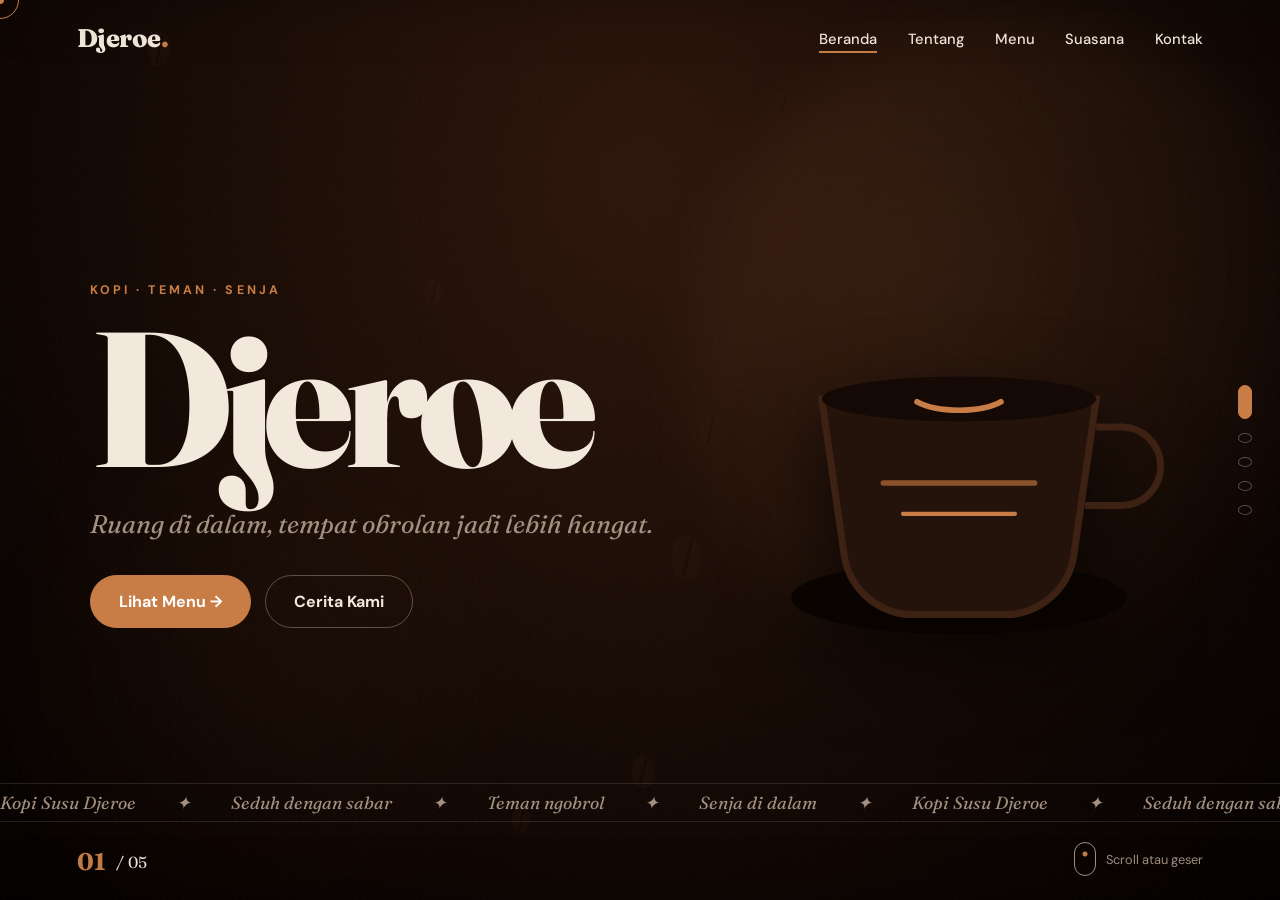
==== index.html @ 8a5c0aee "Initial commit: Djeroe Coffee Shop interactive web experience" ====
<!DOCTYPE html>
<html lang="id">
<head>
<meta charset="utf-8">
<meta name="viewport" content="width=device-width, initial-scale=1, viewport-fit=cover">
<title>Djeroe — Kopi, Teman &amp; Senja</title>
<link href="https://fonts.googleapis.com/css2?family=Fraunces:ital,opsz,wght@0,9..144,500;0,9..144,800;1,9..144,500&family=DM+Sans:wght@400;500;700&display=swap" rel="stylesheet">
<style>
:root{
  --bg:#120804;
  --bg-gradient:radial-gradient(ellipse at 50% 20%, #2f170d 0%, #1c0e07 42%, #0c0503 78%, #050201 100%);
  --fg:#f2e8dc;
  --muted:#a39080;
  --card:rgba(30, 16, 10, 0.65);
  --card-hover:rgba(42, 22, 14, 0.85);
  --accent:#c87d46;
  --accent2:#8c522a;
  --line:rgba(242, 232, 220, 0.12);
  --line-strong:rgba(242, 232, 220, 0.22);
  --e:cubic-bezier(.22,1,.36,1);
  --serif:'Fraunces',Georgia,serif;
  --sans:'DM Sans',system-ui,sans-serif;
  box-sizing:border-box;
  color-scheme:dark;
}
@media (prefers-color-scheme:dark){
  :root{
    --bg:#120804;
    --bg-gradient:radial-gradient(ellipse at 50% 20%, #2f170d 0%, #1c0e07 42%, #0c0503 78%, #050201 100%);
    --fg:#f2e8dc;
    --muted:#a39080;
    --card:rgba(30, 16, 10, 0.65);
    --accent:#c87d46;
    --accent2:#8c522a;
    --line:rgba(242, 232, 220, 0.12);
  }
}
*,*::before,*::after{box-sizing:inherit;margin:0}
html,body{height:100%;overflow:hidden}
body{
  background:var(--bg-gradient) fixed;
  color:var(--fg);
  font-family:var(--sans);
  min-height:100%;
}
a,button{color:inherit;font:inherit;background:none;border:0;cursor:pointer;text-decoration:none}
@media (hover:hover){body,a,button{cursor:none}}

/* background stage */
.stage{position:fixed;inset:0;overflow:hidden;z-index:0;pointer-events:none}
.orb{
  position:absolute;left:50%;top:50%;width:75vmax;height:75vmax;margin:-37.5vmax 0 0 -37.5vmax;
  border-radius:50%;
  background:radial-gradient(circle at 35% 35%, rgba(200,125,70,0.22), rgba(140,82,42,0.14) 50%, transparent 72%);
  opacity:.5;filter:blur(40px);
  transform:translate(var(--ox,30vw),var(--oy,-10vh)) scale(var(--os,.7));
  transition:transform 1.4s var(--e);
}
.orb.b{
  opacity:.3;
  background:radial-gradient(circle, rgba(140,82,42,0.18), transparent 65%);
  width:50vmax;height:50vmax;margin:-25vmax 0 0 -25vmax;
  transform:translate(var(--bx,-30vw),var(--by,25vh)) scale(var(--bs,1));
}
.bean{
  position:absolute;width:26px;height:38px;border-radius:50%;
  background:#381d11;opacity:.18;animation:fl 9s ease-in-out infinite;
}
.bean::after{
  content:"";position:absolute;left:46%;top:6%;width:3px;height:88%;
  background:#140804;border-radius:3px;transform:rotate(14deg);
}
@keyframes fl{50%{transform:translateY(-28px) rotate(40deg)}}
.grain{
  position:fixed;inset:0;z-index:1;pointer-events:none;opacity:.06;
  background-image:url("data:image/svg+xml,%3Csvg xmlns='http://www.w3.org/2000/svg' width='120' height='120'%3E%3Cfilter id='n'%3E%3CfeTurbulence baseFrequency='.9'/%3E%3C/filter%3E%3Crect width='120' height='120' filter='url(%23n)'/%3E%3C/svg%3E");
}

/* header */
header{position:fixed;top:0;left:0;right:0;z-index:20;display:flex;justify-content:space-between;align-items:center;padding:calc(22px + env(safe-area-inset-top,0px)) 6vw 0}
.logo{font-family:var(--serif);font-weight:800;font-size:1.6rem;letter-spacing:-.02em}
.logo i{color:var(--accent);font-style:normal}
nav{display:flex;gap:clamp(12px,2.4vw,34px)}
nav button{position:relative;font-weight:500;font-size:.92rem;padding:6px 0;overflow:hidden;height:30px}
nav button span{display:block;transition:transform .45s var(--e)}
nav button span+span{position:absolute;left:0;top:100%;color:var(--accent)}
nav button:hover span{transform:translateY(-100%)}
nav button.on::after{content:"";position:absolute;left:0;bottom:0;height:2px;width:100%;background:var(--accent);animation:ul .6s var(--e)}
@keyframes ul{from{transform:scaleX(0);transform-origin:left}}
.side{position:fixed;right:2.2vw;top:50%;transform:translateY(-50%);z-index:20;display:flex;flex-direction:column;gap:14px}
.side button{width:10px;height:10px;border-radius:50%;border:1.5px solid rgba(242,232,220,0.3);transition:.4s var(--e)}
.side button:hover{transform:scale(1.6);background:var(--accent);border-color:var(--accent)}
.side button.on{height:34px;border-radius:8px;background:var(--accent);border-color:var(--accent)}
.count{position:fixed;left:6vw;bottom:calc(24px + env(safe-area-inset-bottom,0px));z-index:20;font-family:var(--serif);font-size:1rem;display:flex;gap:10px;align-items:center}
.count b{font-size:1.5rem;color:var(--accent)}
.hint{position:fixed;right:6vw;bottom:calc(24px + env(safe-area-inset-bottom,0px));z-index:20;font-size:.8rem;color:var(--muted);display:flex;gap:10px;align-items:center}
.hint::before{content:"";width:22px;height:34px;border:1.5px solid var(--muted);border-radius:12px;background:radial-gradient(circle,var(--accent) 2px,transparent 3px) 50% 8px/100% 6px no-repeat;animation:sc 1.6s infinite}
@keyframes sc{50%{background-position:50% 18px}}

/* scenes */
main{position:fixed;inset:0;z-index:10}
.scene{position:absolute;inset:0;display:flex;flex-direction:column;padding:90px 7vw 80px;overflow-y:auto;pointer-events:none;scrollbar-width:thin}
.scene::-webkit-scrollbar{width:6px}
.scene::-webkit-scrollbar-thumb{background:rgba(242,232,220,0.15);border-radius:99px}
.scene::-webkit-scrollbar-thumb:hover{background:var(--accent)}
.scene.active{pointer-events:auto}
[data-a]{transition:opacity .45s,transform .5s var(--e);opacity:0;transform:translateY(50px)}
.scene.before [data-a]{transform:translateY(-50px)}
.scene.active [data-a]{opacity:1;transform:none;transition:opacity .8s var(--e),transform 1s var(--e);transition-delay:calc(var(--i,0)*85ms + 380ms)}
.wrap{width:100%;max-width:1200px;margin:auto}
.kick{font-size:.78rem;letter-spacing:.25em;text-transform:uppercase;color:var(--accent);font-weight:700;margin-bottom:14px}
h2{font-family:var(--serif);font-weight:800;font-size:clamp(2.2rem,5.6vw,4.8rem);line-height:1;letter-spacing:-.03em;margin-bottom:22px}
h2 em{color:var(--accent);font-weight:500}
p{color:var(--muted);line-height:1.7;max-width:52ch}
/* Page Transition Wipe */
.wipe{
  position:fixed;
  inset:0;
  z-index:70;
  background:radial-gradient(circle at center, #ffffff 0%, #fbf8f3 85%, #f5eee3 100%);
  transform:translateY(101%);
  pointer-events:none;
  display:flex;
  align-items:center;
  justify-content:center;
  box-shadow:0 0 60px rgba(0,0,0,.35);
  will-change:transform;
}
.wipe.run{
  animation:wipe .8s cubic-bezier(.76,0,.24,1);
}
@keyframes wipe{
  0%{transform:translateY(101%)}
  40%, 60%{transform:translateY(0)}
  100%{transform:translateY(-101%)}
}
.wipe-logo{
  font-family:var(--serif);
  font-weight:800;
  font-size:clamp(3.8rem, 12vw, 9rem);
  line-height:.95;
  letter-spacing:-.03em;
  color:#241209;
  display:inline-flex;
  align-items:baseline;
}
.wipe-logo i{
  color:var(--accent);
  font-style:normal;
  margin-left:3px;
}
.wipe.run .wipe-logo{
  animation:wipeText .8s cubic-bezier(.16,1,.3,1);
}
@keyframes wipeText{
  0%{opacity:0;transform:scale(.92) translateY(24px)}
  40%, 60%{opacity:1;transform:scale(1) translateY(0)}
  100%{opacity:0;transform:scale(1.04) translateY(-24px)}
}

/* Initial Preloader */
.preloader{
  position:fixed;
  inset:0;
  z-index:90;
  background:radial-gradient(circle at center, #ffffff 0%, #fbf8f3 85%, #f5eee3 100%);
  display:flex;
  align-items:center;
  justify-content:center;
  box-shadow:0 0 60px rgba(0,0,0,.35);
  will-change:transform;
  transform:translateY(0);
  transition:transform .85s cubic-bezier(.76,0,.24,1);
}
.preloader.done{
  transform:translateY(-101%);
  pointer-events:none;
}
.preloader-content{
  display:flex;
  flex-direction:column;
  align-items:center;
  justify-content:center;
  will-change:transform, opacity;
  transition:transform .85s cubic-bezier(.16,1,.3,1), opacity .45s ease;
}
.preloader.done .preloader-content{
  opacity:0;
  transform:scale(1.04) translateY(-24px);
}
.preloader-meta{
  display:flex;
  align-items:center;
  gap:16px;
  margin-top:clamp(20px, 4vh, 32px);
}
.preloader-track{
  width:clamp(120px, 28vw, 180px);
  height:3px;
  background:rgba(36,18,9,0.08);
  border-radius:99px;
  overflow:hidden;
}
.preloader-bar{
  width:0%;
  height:100%;
  background:linear-gradient(90deg, var(--accent2), var(--accent));
  border-radius:99px;
  transition:width .12s cubic-bezier(.22,1,.36,1);
}
.preloader-pct{
  font-family:var(--sans);
  font-size:clamp(.85rem, 2vw, .95rem);
  font-weight:700;
  letter-spacing:.08em;
  color:#6b4a35;
  min-width:54px;
  white-space:nowrap;
  text-align:left;
  font-variant-numeric:tabular-nums;
}


/* hero */
.hero{display:grid;grid-template-columns:1.3fr 1fr;gap:3vw;align-items:center}
.title{font-family:var(--serif);font-weight:800;font-size:clamp(4.2rem,15vw,12.5rem);line-height:.9;letter-spacing:-.05em;display:flex;flex-wrap:wrap}
.title span{display:inline-block;transition:transform .5s var(--e),color .3s;will-change:transform,color}
.title span:hover{transform:translateY(-.12em) rotate(-6deg)!important;color:var(--accent)!important}
.scene.active .title span{
  animation:titleLetterWave 4.2s var(--e) infinite;
  animation-delay:calc(var(--li, 0) * .09s + .38s);
}
@keyframes titleLetterWave{
  0%{transform:translateY(0) rotate(0deg);color:inherit}
  8%{transform:translateY(-.14em) rotate(-6deg);color:var(--accent)}
  15%{transform:translateY(.02em) rotate(1.5deg);color:var(--accent)}
  22%{transform:translateY(0) rotate(0deg);color:inherit}
  100%{transform:translateY(0) rotate(0deg);color:inherit}
}
.sub{font-family:var(--serif);font-style:italic;font-size:clamp(1.1rem,2vw,1.6rem);margin:18px 0 28px;color:var(--muted)}
.btns{display:flex;gap:14px;flex-wrap:wrap}
.btn{position:relative;display:inline-flex;align-items:center;gap:10px;padding:15px 28px;border-radius:99px;font-weight:700;border:1.5px solid rgba(242,232,220,0.3);overflow:hidden;isolation:isolate;transition:color .4s,transform .3s var(--e),border-color .3s}
.btn::before{content:"";position:absolute;inset:0;background:var(--accent);transform:translateY(101%);transition:transform .5s var(--e);z-index:-1;border-radius:50% 50% 0 0/40% 40% 0 0}
.btn:hover{color:#fff;border-color:var(--accent)}
.btn:hover::before{transform:none;border-radius:0}
.btn.fill{background:var(--accent);color:#fff;border-color:var(--accent)}
.btn.fill::before{background:#261208}
.btn.fill:hover{color:#f2e8dc;border-color:#8c522a}
.btn.fill:hover::before{transform:none;border-radius:0}
.cup{width:min(34vw,420px);justify-self:center;animation:bob 5s ease-in-out infinite;filter:drop-shadow(0 30px 40px rgba(0,0,0,.65))}
@keyframes bob{50%{transform:translateY(-16px) rotate(2deg)}}
.steam path{stroke:var(--muted);stroke-width:5;fill:none;stroke-linecap:round;opacity:0;stroke-dasharray:60;animation:st 3.2s infinite}
.steam path:nth-child(2){animation-delay:.8s}.steam path:nth-child(3){animation-delay:1.6s}
@keyframes st{0%{stroke-dashoffset:60;opacity:0}40%{opacity:.5}100%{stroke-dashoffset:-60;opacity:0;transform:translateY(-20px)}}
.marq{position:fixed;left:0;right:0;bottom:78px;z-index:11;overflow:hidden;border-block:1px solid var(--line);padding:8px 0;font-family:var(--serif);font-style:italic;font-size:1.1rem;color:var(--muted);transition:opacity .5s;opacity:0}
body[data-s="0"] .marq{opacity:1}
.marq div{display:flex;width:max-content;gap:2.5rem;animation:mq 22s linear infinite}
@keyframes mq{to{transform:translateX(-50%)}}

/* about */
.about{display:grid;grid-template-columns:1.1fr 1fr;gap:5vw;align-items:center}
.stats{display:grid;gap:14px}
.stat{display:flex;align-items:baseline;gap:18px;padding:20px 26px;border-radius:22px;background:var(--card);border:1px solid var(--line);backdrop-filter:blur(10px);transition:transform .5s var(--e),border-color .3s,background .3s}
.stat:hover{transform:translateX(14px) scale(1.02);border-color:var(--accent);background:var(--card-hover)}
.stat b{font-family:var(--serif);font-size:clamp(2.4rem,5vw,3.8rem);color:var(--accent);min-width:2.3ch}
.stat span{color:var(--muted)}

/* menu section */
.menu-toolbar{display:flex;justify-content:space-between;align-items:center;gap:16px;margin-bottom:16px;flex-wrap:wrap}
.tabs{display:flex;gap:8px;flex-wrap:wrap}
.tab{padding:9px 20px;border-radius:99px;border:1px solid var(--line);background:rgba(24,12,7,0.5);color:var(--muted);font-weight:500;font-size:.92rem;transition:.35s var(--e);display:inline-flex;align-items:center;gap:6px}
.tab:hover{border-color:var(--accent);color:var(--fg);transform:translateY(-2px)}
.tab.on{background:var(--fg);color:#140804;border-color:var(--fg);font-weight:700}
.tab.tab-all.on{background:var(--accent);color:#fff;border-color:var(--accent);box-shadow:0 6px 20px -4px rgba(200,125,70,0.45)}

.menu-search-wrap{position:relative;flex:1;min-width:220px;max-width:320px}
.menu-search-wrap input{width:100%;padding:9px 36px 9px 36px;border-radius:99px;border:1.5px solid var(--line);background:rgba(24,12,7,0.7);color:var(--fg);font-family:var(--sans);font-size:.88rem;outline:none;transition:border-color .3s,box-shadow .3s}
.menu-search-wrap input:focus{border-color:var(--accent);box-shadow:0 0 0 3px rgba(200,125,70,0.25)}
.menu-search-wrap input::placeholder{color:var(--muted);opacity:.7}
.menu-search-icon{position:absolute;left:13px;top:50%;transform:translateY(-50%);opacity:.5;pointer-events:none;font-size:.85rem}
.menu-search-clear{position:absolute;right:10px;top:50%;transform:translateY(-50%);width:20px;height:20px;border-radius:50%;background:rgba(242,232,220,0.15);color:var(--muted);display:grid;place-items:center;font-size:.7rem;cursor:pointer;border:0;transition:.2s}
.menu-search-clear:hover{background:var(--accent);color:#fff}

.menu-meta{display:flex;justify-content:space-between;align-items:center;gap:10px;margin-bottom:20px;font-size:.85rem;color:var(--muted);flex-wrap:wrap}
.menu-meta b{color:var(--accent)}

.grid{display:grid;grid-template-columns:repeat(auto-fit,minmax(250px,1fr));gap:20px;perspective:1000px}
.card{position:relative;padding:14px;border-radius:24px;background:var(--card);border:1px solid var(--line);backdrop-filter:blur(12px);transform:rotateX(var(--rx,0)) rotateY(var(--ry,0));transition:transform .25s,border-color .3s,box-shadow .4s,background .3s;animation:pop .6s var(--e) backwards;animation-delay:calc(var(--n)*35ms);display:flex;flex-direction:column;overflow:hidden}
.card:hover{background:var(--card-hover);border-color:var(--accent);box-shadow:0 24px 50px -15px rgba(200,125,70,0.25);transform:translateY(-6px)}
@keyframes pop{from{opacity:0;transform:translateY(24px) scale(.95)}}

/* Card Image */
.card-img-wrap{position:relative;width:100%;height:165px;border-radius:18px;overflow:hidden;background:#180b06;margin-bottom:14px}
.card-img{width:100%;height:100%;object-fit:cover;display:block;transition:transform .6s var(--e)}
.card:hover .card-img{transform:scale(1.08)}
.card-img-fallback{width:100%;height:100%;display:grid;place-items:center;font-size:3rem;background:linear-gradient(135deg,rgba(46,23,13,0.9),rgba(20,10,5,0.95))}

.card-cat-badge{position:absolute;top:10px;left:10px;z-index:2;font-size:.68rem;font-weight:700;letter-spacing:.08em;text-transform:uppercase;padding:5px 12px;border-radius:99px;background:rgba(14,7,4,.82);color:var(--fg);border:1px solid rgba(242,232,220,.15);backdrop-filter:blur(6px)}
.card-tag-floating{position:absolute;top:10px;right:10px;z-index:2;font-size:.68rem;font-weight:700;letter-spacing:.06em;text-transform:uppercase;padding:5px 10px;border-radius:8px;backdrop-filter:blur(6px)}
.card-tag-floating.signature{background:rgba(200,125,70,0.9);color:#fff;box-shadow:0 4px 12px rgba(200,125,70,.35)}
.card-tag-floating.favorit{background:rgba(140,82,42,0.92);color:#f2e8dc;box-shadow:0 4px 12px rgba(140,82,42,.35)}
.card-tag-floating.klasik{background:rgba(28,14,8,.9);color:#d4c4b4;border:1px solid rgba(242,232,220,.15)}

.card-content{display:flex;flex-direction:column;flex:1;padding:0 6px 6px}
.card h3{font-family:var(--serif);font-size:1.22rem;margin-bottom:6px;line-height:1.25}
.card small{color:var(--muted);line-height:1.5;display:block;margin-bottom:14px;flex:1}
.card-foot{display:flex;justify-content:space-between;align-items:center;margin-top:auto;gap:10px;padding-top:10px;border-top:1px solid var(--line)}
.card-price{color:var(--accent);font-size:1.18rem;font-weight:700}
.card-note-tag{font-size:.75rem;color:var(--muted);background:rgba(242,232,220,0.08);padding:3px 8px;border-radius:6px;font-weight:500}

.badge{font-size:.68rem;font-weight:700;text-transform:uppercase;letter-spacing:.06em;padding:3px 9px;border-radius:6px}
.badge.signature{background:rgba(200,125,70,0.18);color:var(--accent);border:1px solid rgba(200,125,70,0.4)}
.badge.favorit{background:rgba(140,82,42,0.22);color:#d48b52;border:1px solid rgba(140,82,42,0.45)}
.badge.klasik{background:rgba(242,232,220,0.08);color:var(--fg);border:1px solid var(--line)}
.menu-empty{grid-column:1/-1;text-align:center;padding:48px 24px;background:var(--card);border-radius:24px;border:1px dashed var(--line)}
.menu-empty p{margin:0 auto 16px;color:var(--muted)}
.btn-reset{display:inline-flex;padding:9px 20px;border-radius:99px;background:var(--accent);color:#fff;font-weight:700;font-size:.85rem}

/* vibe */
.panels{display:flex;gap:14px;height:min(52vh,440px)}
.panel{
  flex:1;
  position:relative;
  border-radius:28px;
  overflow:hidden;
  padding:26px;
  display:flex;
  flex-direction:column;
  justify-content:flex-end;
  color:#fff;
  background:linear-gradient(160deg,var(--c1),var(--c2));
  border:1px solid var(--line);
  transition:flex .8s var(--e), border-color .4s;
  text-align:left;
  cursor:pointer;
  isolation:isolate;
}
.panel:hover,.panel.open{flex:3.4;border-color:var(--accent)}
.panel-bg{
  position:absolute;
  inset:0;
  width:100%;
  height:100%;
  object-fit:cover;
  z-index:-2;
  transition:transform 1s var(--e), filter .8s var(--e);
  filter:brightness(.62) contrast(1.05) saturate(1.1);
  transform:scale(1.02);
}
.panel:hover .panel-bg,.panel.open .panel-bg{
  transform:scale(1.08);
  filter:brightness(.75) contrast(1.08) saturate(1.15);
}
.panel-overlay{
  position:absolute;
  inset:0;
  z-index:-1;
  background:linear-gradient(180deg, rgba(14,6,3,0.3) 0%, rgba(14,6,3,0.55) 45%, rgba(10,4,2,0.92) 100%);
  transition:background .6s var(--e);
}
.panel:hover .panel-overlay,.panel.open .panel-overlay{
  background:linear-gradient(180deg, rgba(14,6,3,0.18) 0%, rgba(14,6,3,0.4) 40%, rgba(8,3,1,0.86) 100%);
}
.panel .no{
  position:absolute;
  top:18px;
  left:24px;
  font-family:var(--serif);
  font-size:3.4rem;
  opacity:.65;
  color:rgba(242,232,220,0.85);
  text-shadow:0 4px 16px rgba(0,0,0,0.7);
  transition:.6s var(--e);
  z-index:1;
}
.panel:hover .no,.panel.open .no{
  opacity:1;
  transform:scale(1.15) translateX(8px);
  color:var(--accent);
}
.panel-body{
  position:relative;
  z-index:1;
}
.panel h3{
  font-family:var(--serif);
  font-size:1.5rem;
  white-space:nowrap;
  text-shadow:0 2px 10px rgba(0,0,0,0.8);
}
.panel p{
  color:rgba(242,232,220,.9);
  text-shadow:0 2px 8px rgba(0,0,0,0.8);
  max-height:0;
  opacity:0;
  overflow:hidden;
  transition:.7s var(--e);
}
.panel:hover p,.panel.open p{
  max-height:130px;
  opacity:1;
  margin-top:8px;
}
.panel::after{
  content:"";
  position:absolute;
  width:220px;
  height:220px;
  border-radius:50%;
  right:-60px;
  top:-60px;
  background:radial-gradient(circle, rgba(200,125,70,.25), transparent 70%);
  transition:transform .9s var(--e);
  z-index:0;
  pointer-events:none;
}
.panel:hover::after,.panel.open::after{transform:scale(2.4)}

/* contact */
.contact{display:grid;grid-template-columns:1fr 1.1fr;gap:5vw;align-items:center}
.links a{
  display:flex;
  justify-content:space-between;
  align-items:center;
  padding:20px 0;
  border-bottom:1px solid var(--line);
  font-family:var(--serif);
  font-size:clamp(1.2rem,2.6vw,1.95rem);
  text-decoration:none;
  position:relative;
  transition:color .3s;
}
.links a::after{
  content:"";
  position:absolute;
  left:0;
  bottom:-1px;
  width:0%;
  height:1.5px;
  background:var(--accent);
  transition:width .45s var(--e);
}
.links a:hover{
  color:var(--accent);
}
.links a:hover::after{
  width:100%;
}
.link-item-left{
  display:inline-flex;
  align-items:center;
  gap:16px;
  transition:transform .4s var(--e);
  will-change:transform;
}
.links a:hover .link-item-left{
  transform:translateX(10px);
}
.link-icon{
  display:inline-flex;
  align-items:center;
  justify-content:center;
  width:44px;
  height:44px;
  border-radius:50%;
  background:rgba(200,125,70,0.12);
  border:1.5px solid rgba(200,125,70,0.3);
  color:var(--accent);
  flex-shrink:0;
  transition:background .35s var(--e), border-color .35s var(--e), transform .35s var(--e), color .35s;
}
.link-icon svg{
  width:20px;
  height:20px;
  display:block;
}
.links a:hover .link-icon{
  background:var(--accent);
  color:#fff;
  border-color:var(--accent);
  transform:scale(1.1) rotate(-6deg);
}
.link-label{
  line-height:1.2;
}
.links a i{
  font-style:normal;
  font-size:1.6rem;
  color:var(--accent);
  display:inline-block;
  transition:transform .45s var(--e);
  will-change:transform;
}
.links a:hover i{
  transform:translateX(6px) rotate(-45deg);
}
.hours{display:flex;gap:10px;flex-wrap:wrap;margin-top:22px}
.hours div{padding:8px 16px;border-radius:99px;border:1px solid var(--line);background:rgba(24,12,7,0.5);font-size:.85rem;transition:.3s}
.hours div:hover{background:var(--accent);color:#fff;border-color:var(--accent);transform:translateY(-3px)}

/* cursor */
.cur,.ring{position:fixed;left:0;top:0;pointer-events:none;z-index:100;border-radius:50%;display:none}
@media (hover:hover){.cur,.ring{display:block}}
.cur{width:8px;height:8px;margin:-4px;background:var(--accent)}
.ring{width:38px;height:38px;margin:-19px;border:1.5px solid var(--accent);transition:width .35s var(--e),height .35s var(--e),margin .35s var(--e),background .3s}
.ring.h{width:72px;height:72px;margin:-36px;background:rgba(200,125,70,0.18)}

@media (max-width:820px){
 .hero,.about,.contact{grid-template-columns:1fr}.cup{width:46vw;order:-1}.side{display:none}.hint{display:none}
 nav button{font-size:.78rem}.logo{font-size:1.3rem}.panels{flex-direction:column;height:62vh}.panel{padding:18px}.panel h3{font-size:1.2rem}
 .scene{padding:80px 6vw 120px}.marq{bottom:60px}
 .menu-toolbar{flex-direction:column;align-items:stretch;gap:12px}
 .menu-search-wrap{max-width:100%}
}
@media (prefers-reduced-motion:reduce){*{animation-duration:.01s!important;transition-duration:.01s!important}.preloader{display:none!important}}
</style>
</head>
<body data-s="0">
<div class="stage"><div class="orb" id="orb"></div><div class="orb b" id="orb2"></div></div>
<div class="grain"></div>
<div class="wipe" id="wipe">
 <div class="wipe-logo">Djeroe<i>.</i></div>
</div>
<div class="preloader" id="preloader">
 <div class="preloader-content">
  <div class="wipe-logo">Djeroe<i>.</i></div>
  <div class="preloader-meta">
   <div class="preloader-track"><div class="preloader-bar" id="preloaderBar"></div></div>
   <div class="preloader-pct" id="preloaderPct">0%</div>
  </div>
 </div>
</div>
<div class="cur" id="cur"></div><div class="ring" id="ring"></div>

<header>
 <a class="logo" href="#beranda" data-go="0">Djeroe<i>.</i></a>
 <nav id="nav"></nav>
</header>
<div class="side" id="side"></div>
<div class="count"><b id="cn">01</b> / 05</div>
<div class="hint">Scroll atau geser</div>
<div class="marq"><div id="mq"></div></div>

<main>
<section class="scene" id="beranda"><div class="wrap hero">
 <div>
  <div class="kick" data-a>Kopi · Teman · Senja</div>
  <h1 class="title" id="title" data-a aria-label="Djeroe"></h1>
  <p class="sub" data-a>Ruang di dalam, tempat obrolan jadi lebih hangat.</p>
  <div class="btns" data-a><button class="btn fill mag" data-go="2">Lihat Menu →</button><button class="btn mag" data-go="1">Cerita Kami</button></div>
 </div>
 <svg class="cup" data-a viewBox="0 0 300 300" aria-hidden="true">
  <g class="steam"><path d="M110 90c-14-18 14-30 0-50"/><path d="M150 90c-14-18 14-30 0-50"/><path d="M190 90c-14-18 14-30 0-50"/></g>
  <ellipse cx="150" cy="252" rx="120" ry="26" fill="#090402" opacity=".85"/>
  <path d="M52 110h196l-16 112a50 50 0 0 1-50 42h-64a50 50 0 0 1-50-42z" fill="#24130b" stroke="#3d2113" stroke-width="5"/>
  <path d="M248 130h18a28 28 0 0 1 0 56h-26" fill="none" stroke="#3d2113" stroke-width="5"/>
  <ellipse cx="150" cy="110" rx="98" ry="16" fill="#140905"/>
  <path d="M120 112c14 8 46 8 60 0" stroke="#c87d46" stroke-width="4" fill="none" stroke-linecap="round"/>
  <path d="M96 170h108" stroke="#8c522a" stroke-width="4" stroke-linecap="round"/>
  <path d="M110 192h80" stroke="#c87d46" stroke-width="3" stroke-linecap="round"/>
 </svg>
</div></section>

<section class="scene" id="tentang"><div class="wrap about">
 <div>
  <div class="kick" data-a>Tentang Kami</div>
  <h2 data-a>Djeroe, artinya <em>di dalam.</em></h2>
  <p data-a>Djeroe lahir dari keinginan sederhana: punya tempat di mana kopi diseduh dengan sabar, musik pelan mengalun, dan setiap orang merasa pulang. Kami memilih biji kopi dari petani lokal Nusantara, menyangrainya dengan hati-hati, dan menyajikannya bersama cerita.</p>
  <div class="btns" style="margin-top:26px" data-a><button class="btn mag" data-go="3">Rasakan Suasananya</button></div>
 </div>
 <div class="stats">
  <div class="stat" data-a><b class="num" data-to="12">0</b><span>Menu signature racikan sendiri</span></div>
  <div class="stat" data-a><b class="num" data-to="100">0</b><span>% biji kopi dari petani lokal</span></div>
  <div class="stat" data-a><b class="num" data-to="7">0</b><span>Hari buka, setiap hari untukmu</span></div>
 </div>
</div></section>

<section class="scene" id="menu"><div class="wrap">
 <div class="kick" data-a>Menu Pilihan &amp; Lengkap</div>
 <h2 data-a>Seduhan yang <em>bikin betah.</em></h2>
 <div class="menu-toolbar" data-a>
  <div class="tabs" id="tabs"></div>
  <div class="menu-search-wrap">
   <span class="menu-search-icon">🔍</span>
   <input type="text" id="menuSearch" placeholder="Cari menu favorit..." aria-label="Cari menu">
   <button type="button" id="menuSearchClear" class="menu-search-clear" style="display:none" aria-label="Hapus pencarian">✕</button>
  </div>
 </div>
 <div class="menu-meta" data-a>
  <span class="menu-counter" id="menuCounter">Menampilkan 24 menu lengkap</span>
 </div>
 <div class="grid" id="grid" data-a></div>
</div></section>

<section class="scene" id="suasana"><div class="wrap">
 <div class="kick" data-a>Suasana</div>
 <h2 data-a>Pilih sudut <em>favoritmu.</em></h2>
 <div class="panels" data-a id="panels"></div>
</div></section>

<section class="scene" id="kontak"><div class="wrap contact">
 <div>
  <div class="kick" data-a>Kontak</div>
  <h2 data-a>Mampir, <em>yuk.</em></h2>
  <p data-a>Jl. Contoh Raya No. 12, Jakarta. Ganti dengan alamat Djeroe yang sebenarnya.</p>
  <div class="hours" data-a><div>Sen–Jum 08.00–22.00</div><div>Sab–Min 09.00–23.00</div></div>
 </div>
 <div class="links">
  <a href="https://instagram.com/djeroe.cafe" target="_blank" rel="noopener" data-a>
    <div class="link-item-left">
      <span class="link-icon" aria-hidden="true">
        <svg viewBox="0 0 24 24" fill="none" stroke="currentColor" stroke-width="2" stroke-linecap="round" stroke-linejoin="round">
          <rect x="2" y="2" width="20" height="20" rx="5" ry="5"></rect>
          <path d="M16 11.37A4 4 0 1 1 12.63 8 4 4 0 0 1 16 11.37z"></path>
          <line x1="17.5" y1="6.5" x2="17.51" y2="6.5"></line>
        </svg>
      </span>
      <span class="link-label">@djeroe.cafe</span>
    </div>
    <i>→</i>
  </a>
  <a href="https://wa.me/6281234567890" target="_blank" rel="noopener" data-a>
    <div class="link-item-left">
      <span class="link-icon" aria-hidden="true">
        <svg viewBox="0 0 24 24" fill="currentColor">
          <path d="M17.47 14.38c-.3-.15-1.78-.88-2.06-.98-.27-.1-.47-.15-.67.15-.2.3-.78.98-.95 1.18-.18.2-.35.23-.65.08s-1.27-.47-2.42-1.5c-.9-.8-1.5-1.79-1.68-2.09-.17-.3-.02-.46.13-.61.14-.14.3-.35.45-.53.15-.17.2-.3.3-.5.1-.2.05-.38-.02-.53-.08-.15-.68-1.63-.93-2.23-.24-.59-.49-.51-.68-.52l-.57-.01c-.2 0-.53.08-.8.38-.28.3-1.05 1.03-1.05 2.51s1.08 2.91 1.23 3.11c.15.2 2.12 3.24 5.13 4.54.72.31 1.28.5 1.71.63.72.23 1.38.2 1.9.12.58-.09 1.78-.73 2.03-1.43.25-.7.25-1.3.17-1.43-.07-.13-.27-.2-.57-.35zM12.02 21.8a9.78 9.78 0 0 1-5.03-1.38l-.36-.21-3.74.98 1-3.65-.24-.37A9.78 9.78 0 0 1 2.15 12c0-5.42 4.41-9.83 9.83-9.83 2.63 0 5.1 1.02 6.95 2.88A9.78 9.78 0 0 1 21.81 12c0 5.42-4.41 9.83-9.83 9.83zm0-18.15c-4.6 0-8.34 3.74-8.34 8.34 0 1.47.39 2.91 1.12 4.17l.17.3-.59 2.16 2.21-.58.3.17a8.3 8.3 0 0 0 4.13 1.1c4.6 0 8.34-3.74 8.34-8.34 0-2.23-.87-4.32-2.44-5.9a8.3 8.3 0 0 0-5.9-2.43z"/>
        </svg>
      </span>
      <span class="link-label">WhatsApp Kami</span>
    </div>
    <i>→</i>
  </a>
  <a href="mailto:halo@djeroe.id" data-a>
    <div class="link-item-left">
      <span class="link-icon" aria-hidden="true">
        <svg viewBox="0 0 24 24" fill="none" stroke="currentColor" stroke-width="2" stroke-linecap="round" stroke-linejoin="round">
          <rect x="2" y="4" width="20" height="16" rx="3"></rect>
          <path d="m22 7-8.97 5.7a1.94 1.94 0 0 1-2.06 0L2 7"></path>
        </svg>
      </span>
      <span class="link-label">halo@djeroe.id</span>
    </div>
    <i>→</i>
  </a>
 </div>
</div></section>
</main>

<script>
const names=['Beranda','Tentang','Menu','Suasana','Kontak'],ids=['beranda','tentang','menu','suasana','kontak'];
const scenes=[...document.querySelectorAll('.scene')];
const pos=[[30,-10,.7,-30,25,1],[-28,10,.9,30,-20,1.2],[25,25,1.1,-35,-10,.8],[-20,-20,.8,25,30,1.3],[35,5,1,-25,20,.9]];
let cur=-1,lock=false;
// build ui
nav.innerHTML=names.map((n,i)=>`<button data-go="${i}"><span>${n}</span><span>${n}</span></button>`).join('');
side.innerHTML=names.map((n,i)=>`<button data-go="${i}" aria-label="${n}"></button>`).join('');
mq.innerHTML=('<span>Kopi Susu Djeroe</span><span>✦</span><span>Seduh dengan sabar</span><span>✦</span><span>Teman ngobrol</span><span>✦</span><span>Senja di dalam</span><span>✦</span>').repeat(4);
title.innerHTML=[...'Djeroe'].map((c,i)=>`<span style="--li:${i}">${c}</span>`).join('');
for(let i=0;i<9;i++){const b=document.createElement('div');b.className='bean';b.style.cssText=`left:${Math.random()*95}%;top:${Math.random()*90}%;animation-delay:${-Math.random()*9}s;transform:scale(${.6+Math.random()})`;document.querySelector('.stage').append(b)}
scenes.forEach(s=>s.querySelectorAll('[data-a]').forEach((e,i)=>e.style.setProperty('--i',i)));

// menu data with 24 verified high quality items (6 full rows of 4 cards)
const MENU_DATA = [
  // KOPI (8 items)
  { 
    id:'k1', 
    name:'Es Kopi Susu Djeroe', 
    desc:'Espresso double shot, susu segar, dan gula aren organik khas Djeroe.', 
    price:'28K', 
    cat:'Kopi', 
    tag:'Signature', 
    note:'Dingin / Hangat', 
    em:'☕',
    img:'https://images.unsplash.com/photo-1517701550927-30cf4ba1dba5?w=500&auto=format&fit=crop&q=80'
  },
  { 
    id:'k2', 
    name:'Kopi Tubruk Jero', 
    desc:'Seduhan tradisional biji Robusta dampit, pekat, harum, dan berkarakter.', 
    price:'18K', 
    cat:'Kopi', 
    tag:'Klasik', 
    note:'Hangat', 
    em:'🫖',
    img:'https://images.unsplash.com/photo-1514432324607-a09d9b4aefdd?w=500&auto=format&fit=crop&q=80'
  },
  { 
    id:'k3', 
    name:'V60 Single Origin', 
    desc:'Biji pilihan Nusantara (Gayo / Ijen / Toraja), seduh manual sabar.', 
    price:'32K', 
    cat:'Kopi', 
    tag:'Signature', 
    note:'Manual Brew', 
    em:'⚗️',
    img:'https://images.unsplash.com/photo-1495474472287-4d71bcdd2085?w=500&auto=format&fit=crop&q=80'
  },
  { 
    id:'k4', 
    name:'Flat White', 
    desc:'Dua shot ristretto dengan microfoam susu lembut yang seimbang.', 
    price:'30K', 
    cat:'Kopi', 
    tag:'Signature', 
    note:'Hangat', 
    em:'🥛',
    img:'https://images.unsplash.com/photo-1577968897966-3d4325b36b61?w=500&auto=format&fit=crop&q=80'
  },
  { 
    id:'k5', 
    name:'Americano On Rocks', 
    desc:'Double espresso disajikan di atas es batu, segar dan bersih di tenggorokan.', 
    price:'22K', 
    cat:'Kopi', 
    tag:'', 
    note:'Dingin / Hangat', 
    em:'🧊',
    img:'https://images.unsplash.com/photo-1551030173-122aabc4489c?w=500&auto=format&fit=crop&q=80'
  },
  { 
    id:'k6', 
    name:'Cold Brew Senja', 
    desc:'Fermentasi dingin 16 jam, aroma buah persik, aftertaste manis alami.', 
    price:'32K', 
    cat:'Kopi', 
    tag:'Signature', 
    note:'Dingin Segar', 
    em:'⏳',
    img:'https://images.unsplash.com/photo-1461023058943-07fcbe16d735?w=500&auto=format&fit=crop&q=80'
  },
  { 
    id:'k7', 
    name:'Caramel Macchiato', 
    desc:'Espresso harum berpadu sirup vanilla dan siraman saus karamel gurih.', 
    price:'34K', 
    cat:'Kopi', 
    tag:'Favorit', 
    note:'Dingin / Hangat', 
    em:'🍯',
    img:'https://images.unsplash.com/photo-1485808191679-5f86510681a2?w=500&auto=format&fit=crop&q=80'
  },
  { 
    id:'k8', 
    name:'Affogato Klasik', 
    desc:'Satu scoop gelato vanila artisan disiram espresso pekat panas.', 
    price:'26K', 
    cat:'Kopi', 
    tag:'', 
    note:'Dessert Kopi', 
    em:'🍨',
    img:'https://images.unsplash.com/photo-1594911772125-07fc7a2d8d9f?w=500&auto=format&fit=crop&q=80'
  },

  // NON-KOPI (6 items)
  { 
    id:'nk1', 
    name:'Es Jeruk Djeroe', 
    desc:'Jeruk peras lokal segar, madu murni hutan, dan daun mint petik sendiri.', 
    price:'24K', 
    cat:'Non-Kopi', 
    tag:'Signature', 
    note:'Dingin Segar', 
    em:'🍊',
    img:'https://images.unsplash.com/photo-1613478223719-2ab802602423?w=500&auto=format&fit=crop&q=80'
  },
  { 
    id:'nk2', 
    name:'Matcha Gula Aren', 
    desc:'Matcha Uji Jepang berpadu susu creamy dan manis lembut aren.', 
    price:'30K', 
    cat:'Non-Kopi', 
    tag:'Signature', 
    note:'Dingin / Hangat', 
    em:'🍵',
    img:'https://images.unsplash.com/photo-1536256263959-770b48d82b0a?w=500&auto=format&fit=crop&q=80'
  },
  { 
    id:'nk3', 
    name:'Cokelat Pekat Nusantara', 
    desc:'Kakao artisan Sulawesi 70%, rasa cokelat kental dan creamy rumahan.', 
    price:'27K', 
    cat:'Non-Kopi', 
    tag:'Signature', 
    note:'Dingin / Hangat', 
    em:'🍫',
    img:'https://images.unsplash.com/photo-1542990253-0d0f5be5f0ed?w=500&auto=format&fit=crop&q=80'
  },
  { 
    id:'nk4', 
    name:'Teh Susu Rempah', 
    desc:'Teh hitam seduh dengan kayu manis, kapulaga, dan jahe emprit bakar.', 
    price:'25K', 
    cat:'Non-Kopi', 
    tag:'Signature', 
    note:'Hangat', 
    em:'🧋',
    img:'https://images.unsplash.com/photo-1576092768241-dec231879fc3?w=500&auto=format&fit=crop&q=80'
  },
  { 
    id:'nk5', 
    name:'Berry Sparkler', 
    desc:'Campuran sari buah beri liar alami, lemon splash, dan soda dingin.', 
    price:'26K', 
    cat:'Non-Kopi', 
    tag:'Favorit', 
    note:'Dingin Segar', 
    em:'🍓',
    img:'https://images.unsplash.com/photo-1556881286-fc6915169721?w=500&auto=format&fit=crop&q=80'
  },
  { 
    id:'nk6', 
    name:'Earl Grey Lavender', 
    desc:'Seduhan teh earl grey beraroma lavender menenangkan dan citrus.', 
    price:'24K', 
    cat:'Non-Kopi', 
    tag:'', 
    note:'Hangat / Dingin', 
    em:'🪻',
    img:'https://images.unsplash.com/photo-1597481499750-3e6b22637e12?w=500&auto=format&fit=crop&q=80'
  },

  // CAMILAN (6 items)
  { 
    id:'c1', 
    name:'Croissant Mentega', 
    desc:'Renyah berlapis di luar, lembut di dalam dengan mentega murni Prancis.', 
    price:'26K', 
    cat:'Camilan', 
    tag:'Favorit', 
    note:'Fresh Baked', 
    em:'🥐',
    img:'https://images.unsplash.com/photo-1555507036-ab1f4038808a?w=500&auto=format&fit=crop&q=80'
  },
  { 
    id:'c2', 
    name:'Pisang Goreng Keju', 
    desc:'Pisang kepok manis renyah dengan lelehan keju cheddar dan cokelat.', 
    price:'22K', 
    cat:'Camilan', 
    tag:'Signature', 
    note:'Porsi Berbagi', 
    em:'🍌',
    img:'https://images.unsplash.com/photo-1528735602780-2552fd46c7af?w=500&auto=format&fit=crop&q=80'
  },
  { 
    id:'c3', 
    name:'Roti Bakar Djeroe', 
    desc:'Roti brioche tebal bakar arang, selai srikaya pandan & mentega gurih.', 
    price:'24K', 
    cat:'Camilan', 
    tag:'Signature', 
    note:'Manis Gurih', 
    em:'🍞',
    img:'https://images.unsplash.com/photo-1584776296944-ab6fb57b0bdd?w=500&auto=format&fit=crop&q=80'
  },
  { 
    id:'c4', 
    name:'Kue Hari Ini', 
    desc:'Kreasi cake harian dari dapur Djeroe — tanyakan pada barista kami.', 
    price:'28K', 
    cat:'Camilan', 
    tag:'', 
    note:'Fresh Daily', 
    em:'🍰',
    img:'https://images.unsplash.com/photo-1578985545062-69928b1d9587?w=500&auto=format&fit=crop&q=80'
  },
  { 
    id:'c5', 
    name:'Singkong Bawang Crispy', 
    desc:'Singkong empuk gurih berbumbu bawang ketumbar dengan sambal roa.', 
    price:'20K', 
    cat:'Camilan', 
    tag:'Favorit', 
    note:'Gurih Renyah', 
    em:'🥔',
    img:'https://images.unsplash.com/photo-1541592106381-b31e9677c0e5?w=500&auto=format&fit=crop&q=80'
  },
  { 
    id:'c6', 
    name:'Tahu Walik Krispi', 
    desc:'Tahu walik isi adonan ayam kenyal gurih, disajikan dengan kecap rawit.', 
    price:'24K', 
    cat:'Camilan', 
    tag:'Signature', 
    note:'Pedas Gurih', 
    em:'🥟',
    img:'https://images.unsplash.com/photo-1563379091339-03b21ab4a4f8?w=500&auto=format&fit=crop&q=80'
  },

  // MAKANAN UTAMA (4 items - Lengkap 4 kolom)
  { 
    id:'m1', 
    name:'Nasi Goreng Rempah', 
    desc:'Nasi goreng harum rempah khas Djeroe, telur mata sapi, kerupuk & acar.', 
    price:'36K', 
    cat:'Makanan', 
    tag:'Signature', 
    note:'Porsi Kenyang', 
    em:'🍛',
    img:'https://images.unsplash.com/photo-1603133872878-684f208fb84b?w=500&auto=format&fit=crop&q=80'
  },
  { 
    id:'m2', 
    name:'Mie Godhog Djeroe', 
    desc:'Mie kuah kaldu ayam kampung kental gurih, suwiran ayam, sawi & telur.', 
    price:'34K', 
    cat:'Makanan', 
    tag:'Signature', 
    note:'Hangat Berkuah', 
    em:'🍜',
    img:'https://images.unsplash.com/photo-1569718212165-3a8278d5f624?w=500&auto=format&fit=crop&q=80'
  },
  { 
    id:'m3', 
    name:'Nasi Ayam Bakar Madu', 
    desc:'Ayam bakar ungkep madu ketumbar, nasi pulen hangat, sambal terasi.', 
    price:'38K', 
    cat:'Makanan', 
    tag:'Favorit', 
    note:'Lengkap Sambal', 
    em:'🍗',
    img:'https://images.unsplash.com/photo-1598515214211-89d3c73ae83b?w=500&auto=format&fit=crop&q=80'
  },
  { 
    id:'m4', 
    name:'Iga Bakar Rempah Djeroe', 
    desc:'Iga sapi empuk bakar bumbu rempah manis gurih, kuah sup segar & sambal.', 
    price:'48K', 
    cat:'Makanan', 
    tag:'Favorit', 
    note:'Porsi Kenyang', 
    em:'🍖',
    img:'https://images.unsplash.com/photo-1544025162-d76694265947?w=500&auto=format&fit=crop&q=80'
  }
];

const CAT_LABELS = {
  'Menu Lengkap': '✦ Menu Lengkap',
  'Kopi': '☕ Kopi',
  'Non-Kopi': '🍊 Non-Kopi',
  'Camilan': '🥐 Camilan',
  'Makanan': '🍛 Makanan'
};
const CAT_KEYS = ['Menu Lengkap', 'Kopi', 'Non-Kopi', 'Camilan', 'Makanan'];

let activeTab = 'Menu Lengkap';
let menuSearchVal = '';

function renderTabs() {
  tabs.innerHTML = CAT_KEYS.map(cat => {
    const isAll = cat === 'Menu Lengkap';
    const count = isAll ? MENU_DATA.length : MENU_DATA.filter(x => x.cat === cat).length;
    return `<button class="tab ${cat === activeTab ? 'on' : ''} ${isAll ? 'tab-all' : ''}" data-t="${cat}">
      <span>${CAT_LABELS[cat]}</span>
      <small style="opacity:.7;font-size:.78rem">(${count})</small>
    </button>`;
  }).join('');
}

function escapeHtml(str) {
  return str.replace(/[&<>'"]/g, tag => ({
    '&': '&amp;',
    '<': '&lt;',
    '>': '&gt;',
    "'": '&#39;',
    '"': '&quot;'
  }[tag] || tag));
}

function showMenu(cat, search = menuSearchVal) {
  if (cat) activeTab = cat;
  menuSearchVal = search;
  renderTabs();

  let list = MENU_DATA;
  if (activeTab !== 'Menu Lengkap') {
    list = list.filter(item => item.cat === activeTab);
  }
  if (search.trim()) {
    const q = search.trim().toLowerCase();
    list = list.filter(item => 
      item.name.toLowerCase().includes(q) || 
      item.desc.toLowerCase().includes(q) ||
      item.cat.toLowerCase().includes(q)
    );
  }

  // update counter
  if (search.trim()) {
    menuCounter.innerHTML = `Ditemukan <b>${list.length}</b> menu untuk "<b>${escapeHtml(search)}</b>" ${activeTab !== 'Menu Lengkap' ? `di ${activeTab}` : ''}`;
  } else if (activeTab === 'Menu Lengkap') {
    menuCounter.innerHTML = `Menampilkan seluruh <b>${list.length} menu lengkap</b> Djeroe`;
  } else {
    menuCounter.innerHTML = `Menampilkan <b>${list.length} menu</b> kategori ${activeTab}`;
  }

  // show/hide clear button
  if (menuSearchClear) {
    menuSearchClear.style.display = search.trim() ? 'grid' : 'none';
  }

  if (list.length === 0) {
    grid.innerHTML = `<div class="menu-empty">
      <p>Tidak ada menu yang sesuai dengan kata kunci "<b>${escapeHtml(search)}</b>".</p>
      <button type="button" class="btn-reset" id="btnResetSearch">Lihat Semua Menu</button>
    </div>`;
    return;
  }

  grid.innerHTML = list.map((x, n) => `
    <div class="card" data-id="${x.id}" style="--n:${n}">
      <div class="card-img-wrap">
        <img src="${x.img}" alt="${x.name}" loading="lazy" class="card-img" onerror="this.style.display='none';this.nextElementSibling.style.display='grid'">
        <div class="card-img-fallback" style="display:none"><span>${x.em}</span></div>
        <span class="card-cat-badge">${x.cat}</span>
        ${x.tag ? `<span class="card-tag-floating ${x.tag.toLowerCase()}">${x.tag}</span>` : ''}
      </div>
      <div class="card-content">
        <h3>${x.name}</h3>
        <small>${x.desc}</small>
        <div class="card-foot">
          <strong class="card-price">Rp ${x.price}</strong>
          <span class="card-note-tag">${x.note || 'Pilihan'}</span>
        </div>
      </div>
    </div>
  `).join('');
}

showMenu('Menu Lengkap');

tabs.addEventListener('click', e => {
  const t = e.target.closest('[data-t]');
  if (t) showMenu(t.dataset.t);
});

menuSearch.addEventListener('input', e => {
  showMenu(activeTab, e.target.value);
});

menuSearchClear.addEventListener('click', () => {
  menuSearch.value = '';
  showMenu(activeTab, '');
  menuSearch.focus();
});

grid.addEventListener('mousemove', e => {
  const c = e.target.closest('.card');
  if (!c) return;
  const r = c.getBoundingClientRect();
  c.style.setProperty('--ry', ((e.clientX - r.left) / r.width - .5) * 14 + 'deg');
  c.style.setProperty('--rx', -((e.clientY - r.top) / r.height - .5) * 14 + 'deg');
});

grid.addEventListener('mouseout', e => {
  const c = e.target.closest('.card');
  if (c) {
    c.style.setProperty('--rx', '0');
    c.style.setProperty('--ry', '0');
  }
});

grid.addEventListener('click', e => {
  const r = e.target.closest('#btnResetSearch');
  if (r) {
    menuSearch.value = '';
    showMenu('Menu Lengkap', '');
  }
});

// vibe (calm coffee & dark oak tones)
panels.innerHTML=[
  ['Teras Pagi','Cahaya pertama, aroma kopi hangat, dan ketenangan pagi luar ruangan.','#3a1f13','#190b06','https://images.unsplash.com/photo-1554118811-1e0d58224f24?w=1000&auto=format&fit=crop&q=80'],
  ['Ruang Dalam','Sudut tenang beraroma sangrai untuk kerja, membaca, dan fokus.','#2e180e','#120703','https://images.unsplash.com/photo-1442512595331-e89e73853f31?w=1000&auto=format&fit=crop&q=80'],
  ['Meja Panjang','Kayu jati tua, tempat obrolan hangat dan tawa bergulir bersama teman.','#341b10','#160a05','https://images.unsplash.com/photo-1521017432531-fbd92d768814?w=1000&auto=format&fit=crop&q=80'],
  ['Sudut Senja','Lampu temaram senja, pekatnya kopi, dan cerita nostalgia di penghujung hari.','#26130a','#0a0402','https://images.unsplash.com/photo-1514432324607-a09d9b4aefdd?w=1000&auto=format&fit=crop&q=80']
].map((p,i)=>`<button class="panel" style="--c1:${p[2]};--c2:${p[3]}" aria-label="${p[0]}">
  <img class="panel-bg" src="${p[4]}" alt="${p[0]}" loading="lazy">
  <div class="panel-overlay"></div>
  <span class="no">0${i+1}</span>
  <div class="panel-body">
    <h3>${p[0]}</h3>
    <p>${p[1]}</p>
  </div>
</button>`).join('');

panels.addEventListener('click',e=>{const p=e.target.closest('.panel');if(!p)return;const o=p.classList.contains('open');panels.querySelectorAll('.open').forEach(x=>x.classList.remove('open'));if(!o)p.classList.add('open')});
// counters
function count(){document.querySelectorAll('.num').forEach(n=>{const to=+n.dataset.to,t0=performance.now()+500;(function f(t){const k=Math.min(Math.max((t-t0)/1400,0),1);n.textContent=Math.round(to*(1-Math.pow(1-k,3)));if(k<1)requestAnimationFrame(f)})(t0)})}
// navigation
function apply(n){
 scenes.forEach((s,i)=>{s.classList.toggle('active',i===n);s.classList.toggle('before',i<n)});
 document.querySelectorAll('nav button,.side button').forEach(b=>b.classList.toggle('on',+b.dataset.go===n));
 const p=pos[n],o=orb.style,q=orb2.style;o.setProperty('--ox',p[0]+'vw');o.setProperty('--oy',p[1]+'vh');o.setProperty('--os',p[2]);q.setProperty('--bx',p[3]+'vw');q.setProperty('--by',p[4]+'vh');q.setProperty('--bs',p[5]);
 document.body.dataset.s=n;cn.textContent='0'+(n+1);cur=n;history.replaceState(null,'','#'+ids[n]);
 if(n===1)count();
}
function go(n){if(n<0||n>4||n===cur||lock)return;lock=true;
 if(cur<0){apply(n);lock=false;return}
 wipe.classList.remove('run');void wipe.offsetWidth;wipe.classList.add('run');
 setTimeout(()=>apply(n),360);setTimeout(()=>lock=false,820)}
document.addEventListener('click',e=>{const b=e.target.closest('[data-go]');if(b){e.preventDefault();go(+b.dataset.go)}});

let acc=0,tm;
addEventListener('wheel',e=>{
 const s=scenes[cur];if(s.scrollHeight>s.clientHeight+4&&((e.deltaY>0&&s.scrollTop+s.clientHeight<s.scrollHeight-4)||(e.deltaY<0&&s.scrollTop>0)))return;
 acc+=e.deltaY;clearTimeout(tm);tm=setTimeout(()=>acc=0,160);if(Math.abs(acc)>50){go(cur+(acc>0?1:-1));acc=0}
},{passive:true});

addEventListener('keydown',e=>{
 if(['ArrowDown','ArrowRight','PageDown'].includes(e.key))go(cur+1);
 if(['ArrowUp','ArrowLeft','PageUp'].includes(e.key))go(cur-1);
});

let ty=0;
addEventListener('touchstart',e=>{
 ty=e.touches[0].clientY;
},{passive:true});

addEventListener('touchend',e=>{
 const d=ty-e.changedTouches[0].clientY,s=scenes[cur];if(Math.abs(d)<70)return;
 const canDown=s.scrollTop+s.clientHeight<s.scrollHeight-4,canUp=s.scrollTop>0;if((d>0&&canDown)||(d<0&&canUp))return;go(cur+(d>0?1:-1))
},{passive:true});

addEventListener('hashchange',()=>{const i=ids.indexOf(location.hash.slice(1));if(i>-1)go(i)});
// cursor + magnetic
let mx=0,my=0,rx=0,ry=0;
addEventListener('mousemove',e=>{mx=e.clientX;my=e.clientY;cur_.style.transform=`translate(${mx}px,${my}px)`;
 const m=e.target.closest('.mag');if(m){const r=m.getBoundingClientRect();m.style.transform=`translate(${(e.clientX-r.left-r.width/2)*.25}px,${(e.clientY-r.top-r.height/2)*.35}px)`}});
const cur_=document.getElementById('cur');
document.addEventListener('mouseout',e=>{const m=e.target.closest('.mag');if(m)m.style.transform=''});
(function l(){rx+=(mx-rx)*.16;ry+=(my-ry)*.16;ring.style.transform=`translate(${rx}px,${ry}px)`;requestAnimationFrame(l)})();
document.addEventListener('mouseover',e=>ring.classList.toggle('h',!!e.target.closest('a,button,.card,.stat,.title span,.hours div,input')));
// start
(function initPreloader(){
  const preloader = document.getElementById('preloader');
  const pctEl = document.getElementById('preloaderPct');
  const barEl = document.getElementById('preloaderBar');
  const i0 = ids.indexOf(location.hash.slice(1));
  const startIdx = i0 > -1 ? i0 : 0;

  if(!preloader){
    apply(startIdx);
    return;
  }

  lock = true;

  let current = 0;
  let pageLoaded = false;
  let done = false;

  const onWindowLoad = () => { pageLoaded = true; };
  if(document.readyState === 'complete'){
    pageLoaded = true;
  } else {
    window.addEventListener('load', onWindowLoad);
  }

  const startTime = performance.now();
  const duration = 1200; // ms for a natural, elegant loading pace

  function tick(now){
    if(done) return;
    const elapsed = now - startTime;

    // Strict integer calculation — never produces decimals
    let target = Math.floor((elapsed / duration) * 100);
    if(!pageLoaded && target > 88 && elapsed < 2500){
      target = 88;
    }
    target = Math.min(100, Math.max(0, target));

    if(target > current){
      current = target;
      if(pctEl) pctEl.textContent = current + '%';
      if(barEl) barEl.style.width = current + '%';
    }

    if(current >= 100){
      done = true;
      if(pctEl) pctEl.textContent = '100%';
      if(barEl) barEl.style.width = '100%';
      setTimeout(() => {
        preloader.classList.add('done');
        apply(startIdx);
        setTimeout(() => {
          lock = false;
          preloader.style.display = 'none';
        }, 850);
      }, 180);
      return;
    }

    requestAnimationFrame(tick);
  }

  requestAnimationFrame(tick);
})();
</script>
</body>
</html>
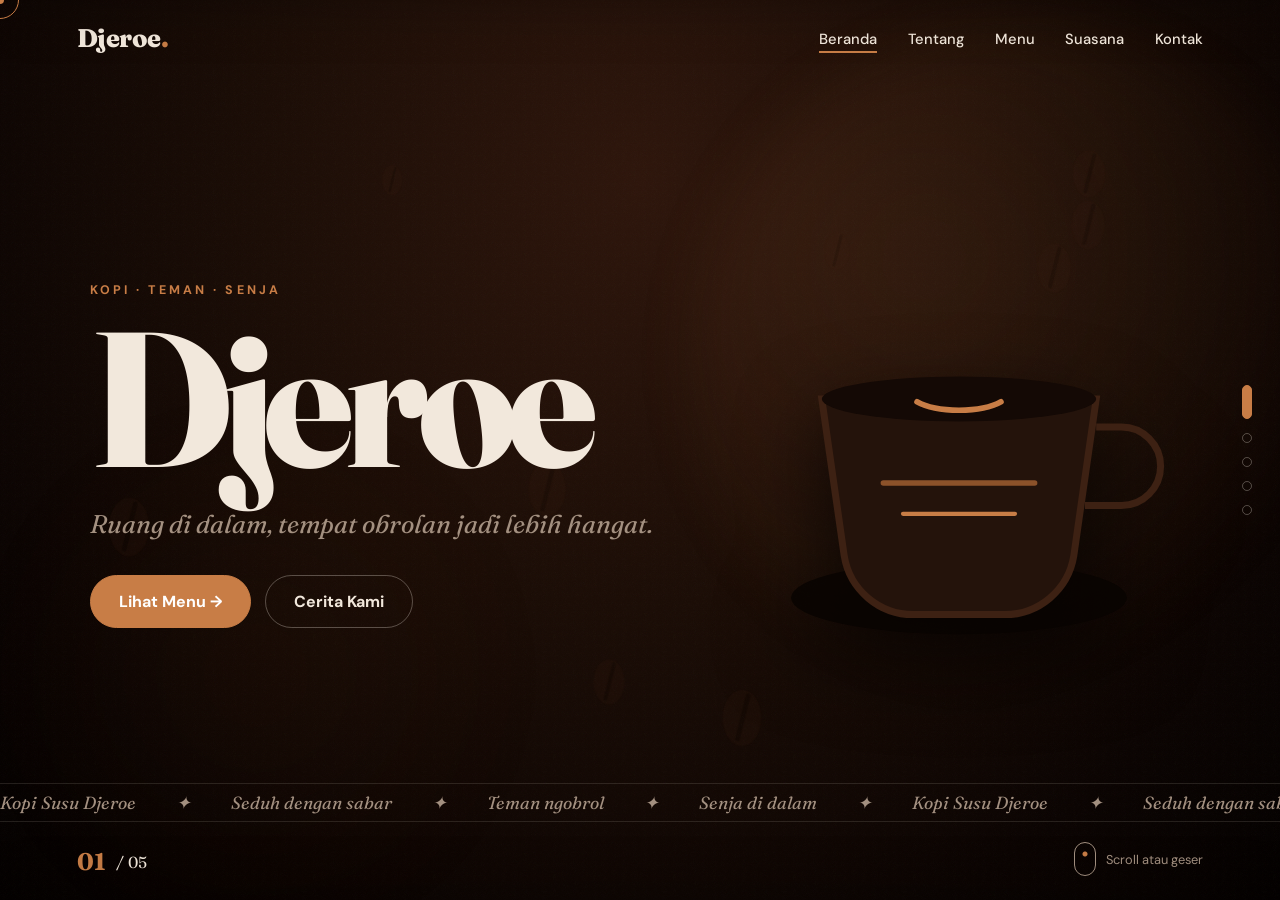
==== commit 0541bbd7: "Refactor: tidy code formatting, eliminate layout thrashing, and optimize assets & rendering performa" ====
--- a/index.html
+++ b/index.html
@@ -1,1202 +1,2005 @@
 <!DOCTYPE html>
 <html lang="id">
 <head>
-<meta charset="utf-8">
-<meta name="viewport" content="width=device-width, initial-scale=1, viewport-fit=cover">
-<title>Djeroe — Kopi, Teman &amp; Senja</title>
-<link href="https://fonts.googleapis.com/css2?family=Fraunces:ital,opsz,wght@0,9..144,500;0,9..144,800;1,9..144,500&family=DM+Sans:wght@400;500;700&display=swap" rel="stylesheet">
-<style>
-:root{
-  --bg:#120804;
-  --bg-gradient:radial-gradient(ellipse at 50% 20%, #2f170d 0%, #1c0e07 42%, #0c0503 78%, #050201 100%);
-  --fg:#f2e8dc;
-  --muted:#a39080;
-  --card:rgba(30, 16, 10, 0.65);
-  --card-hover:rgba(42, 22, 14, 0.85);
-  --accent:#c87d46;
-  --accent2:#8c522a;
-  --line:rgba(242, 232, 220, 0.12);
-  --line-strong:rgba(242, 232, 220, 0.22);
-  --e:cubic-bezier(.22,1,.36,1);
-  --serif:'Fraunces',Georgia,serif;
-  --sans:'DM Sans',system-ui,sans-serif;
-  box-sizing:border-box;
-  color-scheme:dark;
-}
-@media (prefers-color-scheme:dark){
-  :root{
-    --bg:#120804;
-    --bg-gradient:radial-gradient(ellipse at 50% 20%, #2f170d 0%, #1c0e07 42%, #0c0503 78%, #050201 100%);
-    --fg:#f2e8dc;
-    --muted:#a39080;
-    --card:rgba(30, 16, 10, 0.65);
-    --accent:#c87d46;
-    --accent2:#8c522a;
-    --line:rgba(242, 232, 220, 0.12);
-  }
-}
-*,*::before,*::after{box-sizing:inherit;margin:0}
-html,body{height:100%;overflow:hidden}
-body{
-  background:var(--bg-gradient) fixed;
-  color:var(--fg);
-  font-family:var(--sans);
-  min-height:100%;
-}
-a,button{color:inherit;font:inherit;background:none;border:0;cursor:pointer;text-decoration:none}
-@media (hover:hover){body,a,button{cursor:none}}
-
-/* background stage */
-.stage{position:fixed;inset:0;overflow:hidden;z-index:0;pointer-events:none}
-.orb{
-  position:absolute;left:50%;top:50%;width:75vmax;height:75vmax;margin:-37.5vmax 0 0 -37.5vmax;
-  border-radius:50%;
-  background:radial-gradient(circle at 35% 35%, rgba(200,125,70,0.22), rgba(140,82,42,0.14) 50%, transparent 72%);
-  opacity:.5;filter:blur(40px);
-  transform:translate(var(--ox,30vw),var(--oy,-10vh)) scale(var(--os,.7));
-  transition:transform 1.4s var(--e);
-}
-.orb.b{
-  opacity:.3;
-  background:radial-gradient(circle, rgba(140,82,42,0.18), transparent 65%);
-  width:50vmax;height:50vmax;margin:-25vmax 0 0 -25vmax;
-  transform:translate(var(--bx,-30vw),var(--by,25vh)) scale(var(--bs,1));
-}
-.bean{
-  position:absolute;width:26px;height:38px;border-radius:50%;
-  background:#381d11;opacity:.18;animation:fl 9s ease-in-out infinite;
-}
-.bean::after{
-  content:"";position:absolute;left:46%;top:6%;width:3px;height:88%;
-  background:#140804;border-radius:3px;transform:rotate(14deg);
-}
-@keyframes fl{50%{transform:translateY(-28px) rotate(40deg)}}
-.grain{
-  position:fixed;inset:0;z-index:1;pointer-events:none;opacity:.06;
-  background-image:url("data:image/svg+xml,%3Csvg xmlns='http://www.w3.org/2000/svg' width='120' height='120'%3E%3Cfilter id='n'%3E%3CfeTurbulence baseFrequency='.9'/%3E%3C/filter%3E%3Crect width='120' height='120' filter='url(%23n)'/%3E%3C/svg%3E");
-}
-
-/* header */
-header{position:fixed;top:0;left:0;right:0;z-index:20;display:flex;justify-content:space-between;align-items:center;padding:calc(22px + env(safe-area-inset-top,0px)) 6vw 0}
-.logo{font-family:var(--serif);font-weight:800;font-size:1.6rem;letter-spacing:-.02em}
-.logo i{color:var(--accent);font-style:normal}
-nav{display:flex;gap:clamp(12px,2.4vw,34px)}
-nav button{position:relative;font-weight:500;font-size:.92rem;padding:6px 0;overflow:hidden;height:30px}
-nav button span{display:block;transition:transform .45s var(--e)}
-nav button span+span{position:absolute;left:0;top:100%;color:var(--accent)}
-nav button:hover span{transform:translateY(-100%)}
-nav button.on::after{content:"";position:absolute;left:0;bottom:0;height:2px;width:100%;background:var(--accent);animation:ul .6s var(--e)}
-@keyframes ul{from{transform:scaleX(0);transform-origin:left}}
-.side{position:fixed;right:2.2vw;top:50%;transform:translateY(-50%);z-index:20;display:flex;flex-direction:column;gap:14px}
-.side button{width:10px;height:10px;border-radius:50%;border:1.5px solid rgba(242,232,220,0.3);transition:.4s var(--e)}
-.side button:hover{transform:scale(1.6);background:var(--accent);border-color:var(--accent)}
-.side button.on{height:34px;border-radius:8px;background:var(--accent);border-color:var(--accent)}
-.count{position:fixed;left:6vw;bottom:calc(24px + env(safe-area-inset-bottom,0px));z-index:20;font-family:var(--serif);font-size:1rem;display:flex;gap:10px;align-items:center}
-.count b{font-size:1.5rem;color:var(--accent)}
-.hint{position:fixed;right:6vw;bottom:calc(24px + env(safe-area-inset-bottom,0px));z-index:20;font-size:.8rem;color:var(--muted);display:flex;gap:10px;align-items:center}
-.hint::before{content:"";width:22px;height:34px;border:1.5px solid var(--muted);border-radius:12px;background:radial-gradient(circle,var(--accent) 2px,transparent 3px) 50% 8px/100% 6px no-repeat;animation:sc 1.6s infinite}
-@keyframes sc{50%{background-position:50% 18px}}
-
-/* scenes */
-main{position:fixed;inset:0;z-index:10}
-.scene{position:absolute;inset:0;display:flex;flex-direction:column;padding:90px 7vw 80px;overflow-y:auto;pointer-events:none;scrollbar-width:thin}
-.scene::-webkit-scrollbar{width:6px}
-.scene::-webkit-scrollbar-thumb{background:rgba(242,232,220,0.15);border-radius:99px}
-.scene::-webkit-scrollbar-thumb:hover{background:var(--accent)}
-.scene.active{pointer-events:auto}
-[data-a]{transition:opacity .45s,transform .5s var(--e);opacity:0;transform:translateY(50px)}
-.scene.before [data-a]{transform:translateY(-50px)}
-.scene.active [data-a]{opacity:1;transform:none;transition:opacity .8s var(--e),transform 1s var(--e);transition-delay:calc(var(--i,0)*85ms + 380ms)}
-.wrap{width:100%;max-width:1200px;margin:auto}
-.kick{font-size:.78rem;letter-spacing:.25em;text-transform:uppercase;color:var(--accent);font-weight:700;margin-bottom:14px}
-h2{font-family:var(--serif);font-weight:800;font-size:clamp(2.2rem,5.6vw,4.8rem);line-height:1;letter-spacing:-.03em;margin-bottom:22px}
-h2 em{color:var(--accent);font-weight:500}
-p{color:var(--muted);line-height:1.7;max-width:52ch}
-/* Page Transition Wipe */
-.wipe{
-  position:fixed;
-  inset:0;
-  z-index:70;
-  background:radial-gradient(circle at center, #ffffff 0%, #fbf8f3 85%, #f5eee3 100%);
-  transform:translateY(101%);
-  pointer-events:none;
-  display:flex;
-  align-items:center;
-  justify-content:center;
-  box-shadow:0 0 60px rgba(0,0,0,.35);
-  will-change:transform;
-}
-.wipe.run{
-  animation:wipe .8s cubic-bezier(.76,0,.24,1);
-}
-@keyframes wipe{
-  0%{transform:translateY(101%)}
-  40%, 60%{transform:translateY(0)}
-  100%{transform:translateY(-101%)}
-}
-.wipe-logo{
-  font-family:var(--serif);
-  font-weight:800;
-  font-size:clamp(3.8rem, 12vw, 9rem);
-  line-height:.95;
-  letter-spacing:-.03em;
-  color:#241209;
-  display:inline-flex;
-  align-items:baseline;
-}
-.wipe-logo i{
-  color:var(--accent);
-  font-style:normal;
-  margin-left:3px;
-}
-.wipe.run .wipe-logo{
-  animation:wipeText .8s cubic-bezier(.16,1,.3,1);
-}
-@keyframes wipeText{
-  0%{opacity:0;transform:scale(.92) translateY(24px)}
-  40%, 60%{opacity:1;transform:scale(1) translateY(0)}
-  100%{opacity:0;transform:scale(1.04) translateY(-24px)}
-}
-
-/* Initial Preloader */
-.preloader{
-  position:fixed;
-  inset:0;
-  z-index:90;
-  background:radial-gradient(circle at center, #ffffff 0%, #fbf8f3 85%, #f5eee3 100%);
-  display:flex;
-  align-items:center;
-  justify-content:center;
-  box-shadow:0 0 60px rgba(0,0,0,.35);
-  will-change:transform;
-  transform:translateY(0);
-  transition:transform .85s cubic-bezier(.76,0,.24,1);
-}
-.preloader.done{
-  transform:translateY(-101%);
-  pointer-events:none;
-}
-.preloader-content{
-  display:flex;
-  flex-direction:column;
-  align-items:center;
-  justify-content:center;
-  will-change:transform, opacity;
-  transition:transform .85s cubic-bezier(.16,1,.3,1), opacity .45s ease;
-}
-.preloader.done .preloader-content{
-  opacity:0;
-  transform:scale(1.04) translateY(-24px);
-}
-.preloader-meta{
-  display:flex;
-  align-items:center;
-  gap:16px;
-  margin-top:clamp(20px, 4vh, 32px);
-}
-.preloader-track{
-  width:clamp(120px, 28vw, 180px);
-  height:3px;
-  background:rgba(36,18,9,0.08);
-  border-radius:99px;
-  overflow:hidden;
-}
-.preloader-bar{
-  width:0%;
-  height:100%;
-  background:linear-gradient(90deg, var(--accent2), var(--accent));
-  border-radius:99px;
-  transition:width .12s cubic-bezier(.22,1,.36,1);
-}
-.preloader-pct{
-  font-family:var(--sans);
-  font-size:clamp(.85rem, 2vw, .95rem);
-  font-weight:700;
-  letter-spacing:.08em;
-  color:#6b4a35;
-  min-width:54px;
-  white-space:nowrap;
-  text-align:left;
-  font-variant-numeric:tabular-nums;
-}
-
-
-/* hero */
-.hero{display:grid;grid-template-columns:1.3fr 1fr;gap:3vw;align-items:center}
-.title{font-family:var(--serif);font-weight:800;font-size:clamp(4.2rem,15vw,12.5rem);line-height:.9;letter-spacing:-.05em;display:flex;flex-wrap:wrap}
-.title span{display:inline-block;transition:transform .5s var(--e),color .3s;will-change:transform,color}
-.title span:hover{transform:translateY(-.12em) rotate(-6deg)!important;color:var(--accent)!important}
-.scene.active .title span{
-  animation:titleLetterWave 4.2s var(--e) infinite;
-  animation-delay:calc(var(--li, 0) * .09s + .38s);
-}
-@keyframes titleLetterWave{
-  0%{transform:translateY(0) rotate(0deg);color:inherit}
-  8%{transform:translateY(-.14em) rotate(-6deg);color:var(--accent)}
-  15%{transform:translateY(.02em) rotate(1.5deg);color:var(--accent)}
-  22%{transform:translateY(0) rotate(0deg);color:inherit}
-  100%{transform:translateY(0) rotate(0deg);color:inherit}
-}
-.sub{font-family:var(--serif);font-style:italic;font-size:clamp(1.1rem,2vw,1.6rem);margin:18px 0 28px;color:var(--muted)}
-.btns{display:flex;gap:14px;flex-wrap:wrap}
-.btn{position:relative;display:inline-flex;align-items:center;gap:10px;padding:15px 28px;border-radius:99px;font-weight:700;border:1.5px solid rgba(242,232,220,0.3);overflow:hidden;isolation:isolate;transition:color .4s,transform .3s var(--e),border-color .3s}
-.btn::before{content:"";position:absolute;inset:0;background:var(--accent);transform:translateY(101%);transition:transform .5s var(--e);z-index:-1;border-radius:50% 50% 0 0/40% 40% 0 0}
-.btn:hover{color:#fff;border-color:var(--accent)}
-.btn:hover::before{transform:none;border-radius:0}
-.btn.fill{background:var(--accent);color:#fff;border-color:var(--accent)}
-.btn.fill::before{background:#261208}
-.btn.fill:hover{color:#f2e8dc;border-color:#8c522a}
-.btn.fill:hover::before{transform:none;border-radius:0}
-.cup{width:min(34vw,420px);justify-self:center;animation:bob 5s ease-in-out infinite;filter:drop-shadow(0 30px 40px rgba(0,0,0,.65))}
-@keyframes bob{50%{transform:translateY(-16px) rotate(2deg)}}
-.steam path{stroke:var(--muted);stroke-width:5;fill:none;stroke-linecap:round;opacity:0;stroke-dasharray:60;animation:st 3.2s infinite}
-.steam path:nth-child(2){animation-delay:.8s}.steam path:nth-child(3){animation-delay:1.6s}
-@keyframes st{0%{stroke-dashoffset:60;opacity:0}40%{opacity:.5}100%{stroke-dashoffset:-60;opacity:0;transform:translateY(-20px)}}
-.marq{position:fixed;left:0;right:0;bottom:78px;z-index:11;overflow:hidden;border-block:1px solid var(--line);padding:8px 0;font-family:var(--serif);font-style:italic;font-size:1.1rem;color:var(--muted);transition:opacity .5s;opacity:0}
-body[data-s="0"] .marq{opacity:1}
-.marq div{display:flex;width:max-content;gap:2.5rem;animation:mq 22s linear infinite}
-@keyframes mq{to{transform:translateX(-50%)}}
-
-/* about */
-.about{display:grid;grid-template-columns:1.1fr 1fr;gap:5vw;align-items:center}
-.stats{display:grid;gap:14px}
-.stat{display:flex;align-items:baseline;gap:18px;padding:20px 26px;border-radius:22px;background:var(--card);border:1px solid var(--line);backdrop-filter:blur(10px);transition:transform .5s var(--e),border-color .3s,background .3s}
-.stat:hover{transform:translateX(14px) scale(1.02);border-color:var(--accent);background:var(--card-hover)}
-.stat b{font-family:var(--serif);font-size:clamp(2.4rem,5vw,3.8rem);color:var(--accent);min-width:2.3ch}
-.stat span{color:var(--muted)}
-
-/* menu section */
-.menu-toolbar{display:flex;justify-content:space-between;align-items:center;gap:16px;margin-bottom:16px;flex-wrap:wrap}
-.tabs{display:flex;gap:8px;flex-wrap:wrap}
-.tab{padding:9px 20px;border-radius:99px;border:1px solid var(--line);background:rgba(24,12,7,0.5);color:var(--muted);font-weight:500;font-size:.92rem;transition:.35s var(--e);display:inline-flex;align-items:center;gap:6px}
-.tab:hover{border-color:var(--accent);color:var(--fg);transform:translateY(-2px)}
-.tab.on{background:var(--fg);color:#140804;border-color:var(--fg);font-weight:700}
-.tab.tab-all.on{background:var(--accent);color:#fff;border-color:var(--accent);box-shadow:0 6px 20px -4px rgba(200,125,70,0.45)}
-
-.menu-search-wrap{position:relative;flex:1;min-width:220px;max-width:320px}
-.menu-search-wrap input{width:100%;padding:9px 36px 9px 36px;border-radius:99px;border:1.5px solid var(--line);background:rgba(24,12,7,0.7);color:var(--fg);font-family:var(--sans);font-size:.88rem;outline:none;transition:border-color .3s,box-shadow .3s}
-.menu-search-wrap input:focus{border-color:var(--accent);box-shadow:0 0 0 3px rgba(200,125,70,0.25)}
-.menu-search-wrap input::placeholder{color:var(--muted);opacity:.7}
-.menu-search-icon{position:absolute;left:13px;top:50%;transform:translateY(-50%);opacity:.5;pointer-events:none;font-size:.85rem}
-.menu-search-clear{position:absolute;right:10px;top:50%;transform:translateY(-50%);width:20px;height:20px;border-radius:50%;background:rgba(242,232,220,0.15);color:var(--muted);display:grid;place-items:center;font-size:.7rem;cursor:pointer;border:0;transition:.2s}
-.menu-search-clear:hover{background:var(--accent);color:#fff}
-
-.menu-meta{display:flex;justify-content:space-between;align-items:center;gap:10px;margin-bottom:20px;font-size:.85rem;color:var(--muted);flex-wrap:wrap}
-.menu-meta b{color:var(--accent)}
-
-.grid{display:grid;grid-template-columns:repeat(auto-fit,minmax(250px,1fr));gap:20px;perspective:1000px}
-.card{position:relative;padding:14px;border-radius:24px;background:var(--card);border:1px solid var(--line);backdrop-filter:blur(12px);transform:rotateX(var(--rx,0)) rotateY(var(--ry,0));transition:transform .25s,border-color .3s,box-shadow .4s,background .3s;animation:pop .6s var(--e) backwards;animation-delay:calc(var(--n)*35ms);display:flex;flex-direction:column;overflow:hidden}
-.card:hover{background:var(--card-hover);border-color:var(--accent);box-shadow:0 24px 50px -15px rgba(200,125,70,0.25);transform:translateY(-6px)}
-@keyframes pop{from{opacity:0;transform:translateY(24px) scale(.95)}}
-
-/* Card Image */
-.card-img-wrap{position:relative;width:100%;height:165px;border-radius:18px;overflow:hidden;background:#180b06;margin-bottom:14px}
-.card-img{width:100%;height:100%;object-fit:cover;display:block;transition:transform .6s var(--e)}
-.card:hover .card-img{transform:scale(1.08)}
-.card-img-fallback{width:100%;height:100%;display:grid;place-items:center;font-size:3rem;background:linear-gradient(135deg,rgba(46,23,13,0.9),rgba(20,10,5,0.95))}
-
-.card-cat-badge{position:absolute;top:10px;left:10px;z-index:2;font-size:.68rem;font-weight:700;letter-spacing:.08em;text-transform:uppercase;padding:5px 12px;border-radius:99px;background:rgba(14,7,4,.82);color:var(--fg);border:1px solid rgba(242,232,220,.15);backdrop-filter:blur(6px)}
-.card-tag-floating{position:absolute;top:10px;right:10px;z-index:2;font-size:.68rem;font-weight:700;letter-spacing:.06em;text-transform:uppercase;padding:5px 10px;border-radius:8px;backdrop-filter:blur(6px)}
-.card-tag-floating.signature{background:rgba(200,125,70,0.9);color:#fff;box-shadow:0 4px 12px rgba(200,125,70,.35)}
-.card-tag-floating.favorit{background:rgba(140,82,42,0.92);color:#f2e8dc;box-shadow:0 4px 12px rgba(140,82,42,.35)}
-.card-tag-floating.klasik{background:rgba(28,14,8,.9);color:#d4c4b4;border:1px solid rgba(242,232,220,.15)}
-
-.card-content{display:flex;flex-direction:column;flex:1;padding:0 6px 6px}
-.card h3{font-family:var(--serif);font-size:1.22rem;margin-bottom:6px;line-height:1.25}
-.card small{color:var(--muted);line-height:1.5;display:block;margin-bottom:14px;flex:1}
-.card-foot{display:flex;justify-content:space-between;align-items:center;margin-top:auto;gap:10px;padding-top:10px;border-top:1px solid var(--line)}
-.card-price{color:var(--accent);font-size:1.18rem;font-weight:700}
-.card-note-tag{font-size:.75rem;color:var(--muted);background:rgba(242,232,220,0.08);padding:3px 8px;border-radius:6px;font-weight:500}
-
-.badge{font-size:.68rem;font-weight:700;text-transform:uppercase;letter-spacing:.06em;padding:3px 9px;border-radius:6px}
-.badge.signature{background:rgba(200,125,70,0.18);color:var(--accent);border:1px solid rgba(200,125,70,0.4)}
-.badge.favorit{background:rgba(140,82,42,0.22);color:#d48b52;border:1px solid rgba(140,82,42,0.45)}
-.badge.klasik{background:rgba(242,232,220,0.08);color:var(--fg);border:1px solid var(--line)}
-.menu-empty{grid-column:1/-1;text-align:center;padding:48px 24px;background:var(--card);border-radius:24px;border:1px dashed var(--line)}
-.menu-empty p{margin:0 auto 16px;color:var(--muted)}
-.btn-reset{display:inline-flex;padding:9px 20px;border-radius:99px;background:var(--accent);color:#fff;font-weight:700;font-size:.85rem}
-
-/* vibe */
-.panels{display:flex;gap:14px;height:min(52vh,440px)}
-.panel{
-  flex:1;
-  position:relative;
-  border-radius:28px;
-  overflow:hidden;
-  padding:26px;
-  display:flex;
-  flex-direction:column;
-  justify-content:flex-end;
-  color:#fff;
-  background:linear-gradient(160deg,var(--c1),var(--c2));
-  border:1px solid var(--line);
-  transition:flex .8s var(--e), border-color .4s;
-  text-align:left;
-  cursor:pointer;
-  isolation:isolate;
-}
-.panel:hover,.panel.open{flex:3.4;border-color:var(--accent)}
-.panel-bg{
-  position:absolute;
-  inset:0;
-  width:100%;
-  height:100%;
-  object-fit:cover;
-  z-index:-2;
-  transition:transform 1s var(--e), filter .8s var(--e);
-  filter:brightness(.62) contrast(1.05) saturate(1.1);
-  transform:scale(1.02);
-}
-.panel:hover .panel-bg,.panel.open .panel-bg{
-  transform:scale(1.08);
-  filter:brightness(.75) contrast(1.08) saturate(1.15);
-}
-.panel-overlay{
-  position:absolute;
-  inset:0;
-  z-index:-1;
-  background:linear-gradient(180deg, rgba(14,6,3,0.3) 0%, rgba(14,6,3,0.55) 45%, rgba(10,4,2,0.92) 100%);
-  transition:background .6s var(--e);
-}
-.panel:hover .panel-overlay,.panel.open .panel-overlay{
-  background:linear-gradient(180deg, rgba(14,6,3,0.18) 0%, rgba(14,6,3,0.4) 40%, rgba(8,3,1,0.86) 100%);
-}
-.panel .no{
-  position:absolute;
-  top:18px;
-  left:24px;
-  font-family:var(--serif);
-  font-size:3.4rem;
-  opacity:.65;
-  color:rgba(242,232,220,0.85);
-  text-shadow:0 4px 16px rgba(0,0,0,0.7);
-  transition:.6s var(--e);
-  z-index:1;
-}
-.panel:hover .no,.panel.open .no{
-  opacity:1;
-  transform:scale(1.15) translateX(8px);
-  color:var(--accent);
-}
-.panel-body{
-  position:relative;
-  z-index:1;
-}
-.panel h3{
-  font-family:var(--serif);
-  font-size:1.5rem;
-  white-space:nowrap;
-  text-shadow:0 2px 10px rgba(0,0,0,0.8);
-}
-.panel p{
-  color:rgba(242,232,220,.9);
-  text-shadow:0 2px 8px rgba(0,0,0,0.8);
-  max-height:0;
-  opacity:0;
-  overflow:hidden;
-  transition:.7s var(--e);
-}
-.panel:hover p,.panel.open p{
-  max-height:130px;
-  opacity:1;
-  margin-top:8px;
-}
-.panel::after{
-  content:"";
-  position:absolute;
-  width:220px;
-  height:220px;
-  border-radius:50%;
-  right:-60px;
-  top:-60px;
-  background:radial-gradient(circle, rgba(200,125,70,.25), transparent 70%);
-  transition:transform .9s var(--e);
-  z-index:0;
-  pointer-events:none;
-}
-.panel:hover::after,.panel.open::after{transform:scale(2.4)}
-
-/* contact */
-.contact{display:grid;grid-template-columns:1fr 1.1fr;gap:5vw;align-items:center}
-.links a{
-  display:flex;
-  justify-content:space-between;
-  align-items:center;
-  padding:20px 0;
-  border-bottom:1px solid var(--line);
-  font-family:var(--serif);
-  font-size:clamp(1.2rem,2.6vw,1.95rem);
-  text-decoration:none;
-  position:relative;
-  transition:color .3s;
-}
-.links a::after{
-  content:"";
-  position:absolute;
-  left:0;
-  bottom:-1px;
-  width:0%;
-  height:1.5px;
-  background:var(--accent);
-  transition:width .45s var(--e);
-}
-.links a:hover{
-  color:var(--accent);
-}
-.links a:hover::after{
-  width:100%;
-}
-.link-item-left{
-  display:inline-flex;
-  align-items:center;
-  gap:16px;
-  transition:transform .4s var(--e);
-  will-change:transform;
-}
-.links a:hover .link-item-left{
-  transform:translateX(10px);
-}
-.link-icon{
-  display:inline-flex;
-  align-items:center;
-  justify-content:center;
-  width:44px;
-  height:44px;
-  border-radius:50%;
-  background:rgba(200,125,70,0.12);
-  border:1.5px solid rgba(200,125,70,0.3);
-  color:var(--accent);
-  flex-shrink:0;
-  transition:background .35s var(--e), border-color .35s var(--e), transform .35s var(--e), color .35s;
-}
-.link-icon svg{
-  width:20px;
-  height:20px;
-  display:block;
-}
-.links a:hover .link-icon{
-  background:var(--accent);
-  color:#fff;
-  border-color:var(--accent);
-  transform:scale(1.1) rotate(-6deg);
-}
-.link-label{
-  line-height:1.2;
-}
-.links a i{
-  font-style:normal;
-  font-size:1.6rem;
-  color:var(--accent);
-  display:inline-block;
-  transition:transform .45s var(--e);
-  will-change:transform;
-}
-.links a:hover i{
-  transform:translateX(6px) rotate(-45deg);
-}
-.hours{display:flex;gap:10px;flex-wrap:wrap;margin-top:22px}
-.hours div{padding:8px 16px;border-radius:99px;border:1px solid var(--line);background:rgba(24,12,7,0.5);font-size:.85rem;transition:.3s}
-.hours div:hover{background:var(--accent);color:#fff;border-color:var(--accent);transform:translateY(-3px)}
-
-/* cursor */
-.cur,.ring{position:fixed;left:0;top:0;pointer-events:none;z-index:100;border-radius:50%;display:none}
-@media (hover:hover){.cur,.ring{display:block}}
-.cur{width:8px;height:8px;margin:-4px;background:var(--accent)}
-.ring{width:38px;height:38px;margin:-19px;border:1.5px solid var(--accent);transition:width .35s var(--e),height .35s var(--e),margin .35s var(--e),background .3s}
-.ring.h{width:72px;height:72px;margin:-36px;background:rgba(200,125,70,0.18)}
-
-@media (max-width:820px){
- .hero,.about,.contact{grid-template-columns:1fr}.cup{width:46vw;order:-1}.side{display:none}.hint{display:none}
- nav button{font-size:.78rem}.logo{font-size:1.3rem}.panels{flex-direction:column;height:62vh}.panel{padding:18px}.panel h3{font-size:1.2rem}
- .scene{padding:80px 6vw 120px}.marq{bottom:60px}
- .menu-toolbar{flex-direction:column;align-items:stretch;gap:12px}
- .menu-search-wrap{max-width:100%}
-}
-@media (prefers-reduced-motion:reduce){*{animation-duration:.01s!important;transition-duration:.01s!important}.preloader{display:none!important}}
-</style>
+  <meta charset="utf-8">
+  <meta name="viewport" content="width=device-width, initial-scale=1, viewport-fit=cover">
+  <title>Djeroe — Kopi, Teman &amp; Senja</title>
+  
+  <!-- Resource Pre-connections for Performance -->
+  <link rel="preconnect" href="https://fonts.googleapis.com">
+  <link rel="preconnect" href="https://fonts.gstatic.com" crossorigin>
+  <link rel="dns-prefetch" href="https://images.unsplash.com">
+  
+  <!-- Typography -->
+  <link href="https://fonts.googleapis.com/css2?family=Fraunces:ital,opsz,wght@0,9..144,500;0,9..144,800;1,9..144,500&family=DM+Sans:wght@400;500;700&display=swap" rel="stylesheet">
+
+  <style>
+    /* ==========================================================================
+       1. Design Tokens & Root Variables
+       ========================================================================== */
+    :root {
+      --bg: #120804;
+      --bg-gradient: radial-gradient(ellipse at 50% 20%, #2f170d 0%, #1c0e07 42%, #0c0503 78%, #050201 100%);
+      --fg: #f2e8dc;
+      --muted: #a39080;
+      --card: rgba(30, 16, 10, 0.65);
+      --card-hover: rgba(42, 22, 14, 0.85);
+      --accent: #c87d46;
+      --accent2: #8c522a;
+      --line: rgba(242, 232, 220, 0.12);
+      --line-strong: rgba(242, 232, 220, 0.22);
+      --e: cubic-bezier(.22, 1, .36, 1);
+      --serif: 'Fraunces', Georgia, serif;
+      --sans: 'DM Sans', system-ui, -apple-system, sans-serif;
+      box-sizing: border-box;
+      color-scheme: dark;
+    }
+
+    *, *::before, *::after {
+      box-sizing: inherit;
+      margin: 0;
+      padding: 0;
+    }
+
+    /* ==========================================================================
+       2. Global Reset & Base Typography
+       ========================================================================== */
+    html, body {
+      height: 100%;
+      overflow: hidden;
+    }
+
+    body {
+      background: var(--bg-gradient) fixed;
+      color: var(--fg);
+      font-family: var(--sans);
+      min-height: 100%;
+      -webkit-font-smoothing: antialiased;
+      -moz-osx-font-smoothing: grayscale;
+    }
+
+    a, button {
+      color: inherit;
+      font: inherit;
+      background: none;
+      border: 0;
+      cursor: pointer;
+      text-decoration: none;
+    }
+
+    @media (hover: hover) {
+      body, a, button {
+        cursor: none;
+      }
+    }
+
+    /* ==========================================================================
+       3. Ambient Background & Stage Effects
+       ========================================================================== */
+    .stage {
+      position: fixed;
+      inset: 0;
+      overflow: hidden;
+      z-index: 0;
+      pointer-events: none;
+    }
+
+    .orb {
+      position: absolute;
+      left: 50%;
+      top: 50%;
+      width: 75vmax;
+      height: 75vmax;
+      margin: -37.5vmax 0 0 -37.5vmax;
+      border-radius: 50%;
+      background: radial-gradient(circle at 35% 35%, rgba(200, 125, 70, 0.22), rgba(140, 82, 42, 0.14) 50%, transparent 72%);
+      opacity: .5;
+      filter: blur(40px);
+      transform: translate(var(--ox, 30vw), var(--oy, -10vh)) scale(var(--os, .7));
+      transition: transform 1.4s var(--e);
+      will-change: transform;
+    }
+
+    .orb.b {
+      opacity: .3;
+      background: radial-gradient(circle, rgba(140, 82, 42, 0.18), transparent 65%);
+      width: 50vmax;
+      height: 50vmax;
+      margin: -25vmax 0 0 -25vmax;
+      transform: translate(var(--bx, -30vw), var(--by, 25vh)) scale(var(--bs, 1));
+    }
+
+    .bean {
+      position: absolute;
+      width: 26px;
+      height: 38px;
+      border-radius: 50%;
+      background: #381d11;
+      opacity: .18;
+      animation: fl 9s ease-in-out infinite;
+      will-change: transform;
+    }
+
+    .bean::after {
+      content: "";
+      position: absolute;
+      left: 46%;
+      top: 6%;
+      width: 3px;
+      height: 88%;
+      background: #140804;
+      border-radius: 3px;
+      transform: rotate(14deg);
+    }
+
+    @keyframes fl {
+      50% { transform: translateY(-28px) rotate(40deg); }
+    }
+
+    .grain {
+      position: fixed;
+      inset: 0;
+      z-index: 1;
+      pointer-events: none;
+      opacity: .05;
+      contain: strict;
+      background-image: url("data:image/svg+xml,%3Csvg xmlns='http://www.w3.org/2000/svg' width='120' height='120'%3E%3Cfilter id='n'%3E%3CfeTurbulence baseFrequency='.9'/%3E%3C/filter%3E%3Crect width='120' height='120' filter='url(%23n)'/%3E%3C/svg%3E");
+    }
+
+    /* ==========================================================================
+       4. Global Header & Fixed Navigation Controls
+       ========================================================================== */
+    header {
+      position: fixed;
+      top: 0;
+      left: 0;
+      right: 0;
+      z-index: 20;
+      display: flex;
+      justify-content: space-between;
+      align-items: center;
+      padding: calc(22px + env(safe-area-inset-top, 0px)) 6vw 0;
+    }
+
+    .logo {
+      font-family: var(--serif);
+      font-weight: 800;
+      font-size: 1.6rem;
+      letter-spacing: -.02em;
+    }
+
+    .logo i {
+      color: var(--accent);
+      font-style: normal;
+    }
+
+    nav {
+      display: flex;
+      gap: clamp(12px, 2.4vw, 34px);
+    }
+
+    nav button {
+      position: relative;
+      font-weight: 500;
+      font-size: .92rem;
+      padding: 6px 0;
+      overflow: hidden;
+      height: 30px;
+    }
+
+    nav button span {
+      display: block;
+      transition: transform .45s var(--e);
+    }
+
+    nav button span + span {
+      position: absolute;
+      left: 0;
+      top: 100%;
+      color: var(--accent);
+    }
+
+    nav button:hover span {
+      transform: translateY(-100%);
+    }
+
+    nav button.on::after {
+      content: "";
+      position: absolute;
+      left: 0;
+      bottom: 0;
+      height: 2px;
+      width: 100%;
+      background: var(--accent);
+      animation: ul .6s var(--e);
+    }
+
+    @keyframes ul {
+      from { transform: scaleX(0); transform-origin: left; }
+    }
+
+    .side {
+      position: fixed;
+      right: 2.2vw;
+      top: 50%;
+      transform: translateY(-50%);
+      z-index: 20;
+      display: flex;
+      flex-direction: column;
+      gap: 14px;
+    }
+
+    .side button {
+      width: 10px;
+      height: 10px;
+      border-radius: 50%;
+      border: 1.5px solid rgba(242, 232, 220, 0.3);
+      transition: .4s var(--e);
+    }
+
+    .side button:hover {
+      transform: scale(1.6);
+      background: var(--accent);
+      border-color: var(--accent);
+    }
+
+    .side button.on {
+      height: 34px;
+      border-radius: 8px;
+      background: var(--accent);
+      border-color: var(--accent);
+    }
+
+    .count {
+      position: fixed;
+      left: 6vw;
+      bottom: calc(24px + env(safe-area-inset-bottom, 0px));
+      z-index: 20;
+      font-family: var(--serif);
+      font-size: 1rem;
+      display: flex;
+      gap: 10px;
+      align-items: center;
+    }
+
+    .count b {
+      font-size: 1.5rem;
+      color: var(--accent);
+    }
+
+    .hint {
+      position: fixed;
+      right: 6vw;
+      bottom: calc(24px + env(safe-area-inset-bottom, 0px));
+      z-index: 20;
+      font-size: .8rem;
+      color: var(--muted);
+      display: flex;
+      gap: 10px;
+      align-items: center;
+    }
+
+    .hint::before {
+      content: "";
+      width: 22px;
+      height: 34px;
+      border: 1.5px solid var(--muted);
+      border-radius: 12px;
+      background: radial-gradient(circle, var(--accent) 2px, transparent 3px) 50% 8px / 100% 6px no-repeat;
+      animation: sc 1.6s infinite;
+    }
+
+    @keyframes sc {
+      50% { background-position: 50% 18px; }
+    }
+
+    .marq {
+      position: fixed;
+      left: 0;
+      right: 0;
+      bottom: 78px;
+      z-index: 11;
+      overflow: hidden;
+      border-block: 1px solid var(--line);
+      padding: 8px 0;
+      font-family: var(--serif);
+      font-style: italic;
+      font-size: 1.1rem;
+      color: var(--muted);
+      transition: opacity .5s;
+      opacity: 0;
+      pointer-events: none;
+    }
+
+    body[data-s="0"] .marq {
+      opacity: 1;
+    }
+
+    .marq div {
+      display: flex;
+      width: max-content;
+      gap: 2.5rem;
+      animation: mq 22s linear infinite;
+    }
+
+    @keyframes mq {
+      to { transform: translateX(-50%); }
+    }
+
+    /* ==========================================================================
+       5. Page Transition Wipe & Initial Preloader
+       ========================================================================== */
+    .wipe {
+      position: fixed;
+      inset: 0;
+      z-index: 70;
+      background: radial-gradient(circle at center, #ffffff 0%, #fbf8f3 85%, #f5eee3 100%);
+      transform: translateY(101%);
+      pointer-events: none;
+      display: flex;
+      align-items: center;
+      justify-content: center;
+      box-shadow: 0 0 60px rgba(0, 0, 0, .35);
+      will-change: transform;
+    }
+
+    .wipe.run {
+      animation: wipe .8s cubic-bezier(.76, 0, .24, 1);
+    }
+
+    @keyframes wipe {
+      0% { transform: translateY(101%); }
+      40%, 60% { transform: translateY(0); }
+      100% { transform: translateY(-101%); }
+    }
+
+    .wipe-logo {
+      font-family: var(--serif);
+      font-weight: 800;
+      font-size: clamp(3.8rem, 12vw, 9rem);
+      line-height: .95;
+      letter-spacing: -.03em;
+      color: #241209;
+      display: inline-flex;
+      align-items: baseline;
+    }
+
+    .wipe-logo i {
+      color: var(--accent);
+      font-style: normal;
+      margin-left: 3px;
+    }
+
+    .wipe.run .wipe-logo {
+      animation: wipeText .8s cubic-bezier(.16, 1, .3, 1);
+    }
+
+    @keyframes wipeText {
+      0% { opacity: 0; transform: scale(.92) translateY(24px); }
+      40%, 60% { opacity: 1; transform: scale(1) translateY(0); }
+      100% { opacity: 0; transform: scale(1.04) translateY(-24px); }
+    }
+
+    .preloader {
+      position: fixed;
+      inset: 0;
+      z-index: 90;
+      background: radial-gradient(circle at center, #ffffff 0%, #fbf8f3 85%, #f5eee3 100%);
+      display: flex;
+      align-items: center;
+      justify-content: center;
+      box-shadow: 0 0 60px rgba(0, 0, 0, .35);
+      will-change: transform;
+      transform: translateY(0);
+      transition: transform .85s cubic-bezier(.76, 0, .24, 1);
+    }
+
+    .preloader.done {
+      transform: translateY(-101%);
+      pointer-events: none;
+    }
+
+    .preloader-content {
+      display: flex;
+      flex-direction: column;
+      align-items: center;
+      justify-content: center;
+      will-change: transform, opacity;
+      transition: transform .85s cubic-bezier(.16, 1, .3, 1), opacity .45s ease;
+    }
+
+    .preloader.done .preloader-content {
+      opacity: 0;
+      transform: scale(1.04) translateY(-24px);
+    }
+
+    .preloader-meta {
+      display: flex;
+      align-items: center;
+      gap: 16px;
+      margin-top: clamp(20px, 4vh, 32px);
+    }
+
+    .preloader-track {
+      width: clamp(120px, 28vw, 180px);
+      height: 3px;
+      background: rgba(36, 18, 9, 0.08);
+      border-radius: 99px;
+      overflow: hidden;
+    }
+
+    .preloader-bar {
+      width: 0%;
+      height: 100%;
+      background: linear-gradient(90deg, var(--accent2), var(--accent));
+      border-radius: 99px;
+      transition: width .12s cubic-bezier(.22, 1, .36, 1);
+    }
+
+    .preloader-pct {
+      font-family: var(--sans);
+      font-size: clamp(.85rem, 2vw, .95rem);
+      font-weight: 700;
+      letter-spacing: .08em;
+      color: #6b4a35;
+      min-width: 54px;
+      white-space: nowrap;
+      text-align: left;
+      font-variant-numeric: tabular-nums;
+    }
+
+    /* ==========================================================================
+       6. Main Scenes Layout & Staggered Reveal
+       ========================================================================== */
+    main {
+      position: fixed;
+      inset: 0;
+      z-index: 10;
+    }
+
+    .scene {
+      position: absolute;
+      inset: 0;
+      display: flex;
+      flex-direction: column;
+      padding: 90px 7vw 80px;
+      overflow-y: auto;
+      pointer-events: none;
+      scrollbar-width: thin;
+      contain: layout style;
+    }
+
+    .scene::-webkit-scrollbar {
+      width: 6px;
+    }
+
+    .scene::-webkit-scrollbar-thumb {
+      background: rgba(242, 232, 220, 0.15);
+      border-radius: 99px;
+    }
+
+    .scene::-webkit-scrollbar-thumb:hover {
+      background: var(--accent);
+    }
+
+    .scene.active {
+      pointer-events: auto;
+    }
+
+    [data-a] {
+      transition: opacity .45s, transform .5s var(--e);
+      opacity: 0;
+      transform: translateY(50px);
+    }
+
+    .scene.before [data-a] {
+      transform: translateY(-50px);
+    }
+
+    .scene.active [data-a] {
+      opacity: 1;
+      transform: none;
+      transition: opacity .8s var(--e), transform 1s var(--e);
+      transition-delay: calc(var(--i, 0) * 85ms + 380ms);
+    }
+
+    .wrap {
+      width: 100%;
+      max-width: 1200px;
+      margin: auto;
+    }
+
+    .kick {
+      font-size: .78rem;
+      letter-spacing: .25em;
+      text-transform: uppercase;
+      color: var(--accent);
+      font-weight: 700;
+      margin-bottom: 14px;
+    }
+
+    h2 {
+      font-family: var(--serif);
+      font-weight: 800;
+      font-size: clamp(2.2rem, 5.6vw, 4.8rem);
+      line-height: 1;
+      letter-spacing: -.03em;
+      margin-bottom: 22px;
+    }
+
+    h2 em {
+      color: var(--accent);
+      font-weight: 500;
+    }
+
+    p {
+      color: var(--muted);
+      line-height: 1.7;
+      max-width: 52ch;
+    }
+
+    /* ==========================================================================
+       7. Hero Section (Scene 01)
+       ========================================================================== */
+    .hero {
+      display: grid;
+      grid-template-columns: 1.3fr 1fr;
+      gap: 3vw;
+      align-items: center;
+    }
+
+    .title {
+      font-family: var(--serif);
+      font-weight: 800;
+      font-size: clamp(4.2rem, 15vw, 12.5rem);
+      line-height: .9;
+      letter-spacing: -.05em;
+      display: flex;
+      flex-wrap: wrap;
+    }
+
+    .title span {
+      display: inline-block;
+      transition: transform .5s var(--e), color .3s;
+      will-change: transform, color;
+    }
+
+    .title span:hover {
+      transform: translateY(-.12em) rotate(-6deg) !important;
+      color: var(--accent) !important;
+    }
+
+    .scene.active .title span {
+      animation: titleLetterWave 4.2s var(--e) infinite;
+      animation-delay: calc(var(--li, 0) * .09s + .38s);
+    }
+
+    @keyframes titleLetterWave {
+      0% { transform: translateY(0) rotate(0deg); color: inherit; }
+      8% { transform: translateY(-.14em) rotate(-6deg); color: var(--accent); }
+      15% { transform: translateY(.02em) rotate(1.5deg); color: var(--accent); }
+      22% { transform: translateY(0) rotate(0deg); color: inherit; }
+      100% { transform: translateY(0) rotate(0deg); color: inherit; }
+    }
+
+    .sub {
+      font-family: var(--serif);
+      font-style: italic;
+      font-size: clamp(1.1rem, 2vw, 1.6rem);
+      margin: 18px 0 28px;
+      color: var(--muted);
+    }
+
+    .btns {
+      display: flex;
+      gap: 14px;
+      flex-wrap: wrap;
+    }
+
+    .btn {
+      position: relative;
+      display: inline-flex;
+      align-items: center;
+      gap: 10px;
+      padding: 15px 28px;
+      border-radius: 99px;
+      font-weight: 700;
+      border: 1.5px solid rgba(242, 232, 220, 0.3);
+      overflow: hidden;
+      isolation: isolate;
+      transition: color .4s, transform .3s var(--e), border-color .3s;
+    }
+
+    .btn::before {
+      content: "";
+      position: absolute;
+      inset: 0;
+      background: var(--accent);
+      transform: translateY(101%);
+      transition: transform .5s var(--e);
+      z-index: -1;
+      border-radius: 50% 50% 0 0 / 40% 40% 0 0;
+    }
+
+    .btn:hover {
+      color: #fff;
+      border-color: var(--accent);
+    }
+
+    .btn:hover::before {
+      transform: none;
+      border-radius: 0;
+    }
+
+    .btn.fill {
+      background: var(--accent);
+      color: #fff;
+      border-color: var(--accent);
+    }
+
+    .btn.fill::before {
+      background: #261208;
+    }
+
+    .btn.fill:hover {
+      color: #f2e8dc;
+      border-color: #8c522a;
+    }
+
+    .btn.fill:hover::before {
+      transform: none;
+      border-radius: 0;
+    }
+
+    .cup {
+      width: min(34vw, 420px);
+      justify-self: center;
+      animation: bob 5s ease-in-out infinite;
+      filter: drop-shadow(0 30px 40px rgba(0, 0, 0, .65));
+      will-change: transform;
+    }
+
+    @keyframes bob {
+      50% { transform: translateY(-16px) rotate(2deg); }
+    }
+
+    .steam path {
+      stroke: var(--muted);
+      stroke-width: 5;
+      fill: none;
+      stroke-linecap: round;
+      opacity: 0;
+      stroke-dasharray: 60;
+      animation: st 3.2s infinite;
+    }
+
+    .steam path:nth-child(2) { animation-delay: .8s; }
+    .steam path:nth-child(3) { animation-delay: 1.6s; }
+
+    @keyframes st {
+      0% { stroke-dashoffset: 60; opacity: 0; }
+      40% { opacity: .5; }
+      100% { stroke-dashoffset: -60; opacity: 0; transform: translateY(-20px); }
+    }
+
+    /* ==========================================================================
+       8. About Section (Scene 02)
+       ========================================================================== */
+    .about {
+      display: grid;
+      grid-template-columns: 1.1fr 1fr;
+      gap: 5vw;
+      align-items: center;
+    }
+
+    .stats {
+      display: grid;
+      gap: 14px;
+    }
+
+    .stat {
+      display: flex;
+      align-items: baseline;
+      gap: 18px;
+      padding: 20px 26px;
+      border-radius: 22px;
+      background: var(--card);
+      border: 1px solid var(--line);
+      backdrop-filter: blur(10px);
+      transition: transform .5s var(--e), border-color .3s, background .3s;
+    }
+
+    .stat:hover {
+      transform: translateX(14px) scale(1.02);
+      border-color: var(--accent);
+      background: var(--card-hover);
+    }
+
+    .stat b {
+      font-family: var(--serif);
+      font-size: clamp(2.4rem, 5vw, 3.8rem);
+      color: var(--accent);
+      min-width: 2.3ch;
+    }
+
+    .stat span {
+      color: var(--muted);
+    }
+
+    /* ==========================================================================
+       9. Menu Catalog Section (Scene 03)
+       ========================================================================== */
+    .menu-toolbar {
+      display: flex;
+      justify-content: space-between;
+      align-items: center;
+      gap: 16px;
+      margin-bottom: 16px;
+      flex-wrap: wrap;
+    }
+
+    .tabs {
+      display: flex;
+      gap: 8px;
+      flex-wrap: wrap;
+    }
+
+    .tab {
+      padding: 9px 20px;
+      border-radius: 99px;
+      border: 1px solid var(--line);
+      background: rgba(24, 12, 7, 0.5);
+      color: var(--muted);
+      font-weight: 500;
+      font-size: .92rem;
+      transition: .35s var(--e);
+      display: inline-flex;
+      align-items: center;
+      gap: 6px;
+    }
+
+    .tab:hover {
+      border-color: var(--accent);
+      color: var(--fg);
+      transform: translateY(-2px);
+    }
+
+    .tab.on {
+      background: var(--fg);
+      color: #140804;
+      border-color: var(--fg);
+      font-weight: 700;
+    }
+
+    .tab.tab-all.on {
+      background: var(--accent);
+      color: #fff;
+      border-color: var(--accent);
+      box-shadow: 0 6px 20px -4px rgba(200, 125, 70, 0.45);
+    }
+
+    .menu-search-wrap {
+      position: relative;
+      flex: 1;
+      min-width: 220px;
+      max-width: 320px;
+    }
+
+    .menu-search-wrap input {
+      width: 100%;
+      padding: 9px 36px 9px 36px;
+      border-radius: 99px;
+      border: 1.5px solid var(--line);
+      background: rgba(24, 12, 7, 0.7);
+      color: var(--fg);
+      font-family: var(--sans);
+      font-size: .88rem;
+      outline: none;
+      transition: border-color .3s, box-shadow .3s;
+    }
+
+    .menu-search-wrap input:focus {
+      border-color: var(--accent);
+      box-shadow: 0 0 0 3px rgba(200, 125, 70, 0.25);
+    }
+
+    .menu-search-wrap input::placeholder {
+      color: var(--muted);
+      opacity: .7;
+    }
+
+    .menu-search-icon {
+      position: absolute;
+      left: 13px;
+      top: 50%;
+      transform: translateY(-50%);
+      opacity: .5;
+      pointer-events: none;
+      font-size: .85rem;
+    }
+
+    .menu-search-clear {
+      position: absolute;
+      right: 10px;
+      top: 50%;
+      transform: translateY(-50%);
+      width: 20px;
+      height: 20px;
+      border-radius: 50%;
+      background: rgba(242, 232, 220, 0.15);
+      color: var(--muted);
+      display: grid;
+      place-items: center;
+      font-size: .7rem;
+      cursor: pointer;
+      border: 0;
+      transition: .2s;
+    }
+
+    .menu-search-clear:hover {
+      background: var(--accent);
+      color: #fff;
+    }
+
+    .menu-meta {
+      display: flex;
+      justify-content: space-between;
+      align-items: center;
+      gap: 10px;
+      margin-bottom: 20px;
+      font-size: .85rem;
+      color: var(--muted);
+      flex-wrap: wrap;
+    }
+
+    .menu-meta b {
+      color: var(--accent);
+    }
+
+    .grid {
+      display: grid;
+      grid-template-columns: repeat(auto-fit, minmax(250px, 1fr));
+      gap: 20px;
+      perspective: 1000px;
+    }
+
+    .card {
+      position: relative;
+      padding: 14px;
+      border-radius: 24px;
+      background: var(--card);
+      border: 1px solid var(--line);
+      backdrop-filter: blur(12px);
+      transform: rotateX(var(--rx, 0)) rotateY(var(--ry, 0));
+      transition: transform .25s, border-color .3s, box-shadow .4s, background .3s;
+      animation: pop .6s var(--e) backwards;
+      animation-delay: calc(var(--n) * 35ms);
+      display: flex;
+      flex-direction: column;
+      overflow: hidden;
+      contain: layout style;
+    }
+
+    .card:hover {
+      background: var(--card-hover);
+      border-color: var(--accent);
+      box-shadow: 0 24px 50px -15px rgba(200, 125, 70, 0.25);
+      transform: translateY(-6px);
+    }
+
+    @keyframes pop {
+      from { opacity: 0; transform: translateY(24px) scale(.95); }
+    }
+
+    .card-img-wrap {
+      position: relative;
+      width: 100%;
+      height: 165px;
+      border-radius: 18px;
+      overflow: hidden;
+      background: #180b06;
+      margin-bottom: 14px;
+    }
+
+    .card-img {
+      width: 100%;
+      height: 100%;
+      object-fit: cover;
+      display: block;
+      transition: transform .6s var(--e);
+    }
+
+    .card:hover .card-img {
+      transform: scale(1.08);
+    }
+
+    .card-img-fallback {
+      width: 100%;
+      height: 100%;
+      display: grid;
+      place-items: center;
+      font-size: 3rem;
+      background: linear-gradient(135deg, rgba(46, 23, 13, 0.9), rgba(20, 10, 5, 0.95));
+    }
+
+    .card-cat-badge {
+      position: absolute;
+      top: 10px;
+      left: 10px;
+      z-index: 2;
+      font-size: .68rem;
+      font-weight: 700;
+      letter-spacing: .08em;
+      text-transform: uppercase;
+      padding: 5px 12px;
+      border-radius: 99px;
+      background: rgba(14, 7, 4, .82);
+      color: var(--fg);
+      border: 1px solid rgba(242, 232, 220, .15);
+      backdrop-filter: blur(6px);
+    }
+
+    .card-tag-floating {
+      position: absolute;
+      top: 10px;
+      right: 10px;
+      z-index: 2;
+      font-size: .68rem;
+      font-weight: 700;
+      letter-spacing: .06em;
+      text-transform: uppercase;
+      padding: 5px 10px;
+      border-radius: 8px;
+      backdrop-filter: blur(6px);
+    }
+
+    .card-tag-floating.signature {
+      background: rgba(200, 125, 70, 0.9);
+      color: #fff;
+      box-shadow: 0 4px 12px rgba(200, 125, 70, .35);
+    }
+
+    .card-tag-floating.favorit {
+      background: rgba(140, 82, 42, 0.92);
+      color: #f2e8dc;
+      box-shadow: 0 4px 12px rgba(140, 82, 42, .35);
+    }
+
+    .card-tag-floating.klasik {
+      background: rgba(28, 14, 8, .9);
+      color: #d4c4b4;
+      border: 1px solid rgba(242, 232, 220, .15);
+    }
+
+    .card-content {
+      display: flex;
+      flex-direction: column;
+      flex: 1;
+      padding: 0 6px 6px;
+    }
+
+    .card h3 {
+      font-family: var(--serif);
+      font-size: 1.22rem;
+      margin-bottom: 6px;
+      line-height: 1.25;
+    }
+
+    .card small {
+      color: var(--muted);
+      line-height: 1.5;
+      display: block;
+      margin-bottom: 14px;
+      flex: 1;
+    }
+
+    .card-foot {
+      display: flex;
+      justify-content: space-between;
+      align-items: center;
+      margin-top: auto;
+      gap: 10px;
+      padding-top: 10px;
+      border-top: 1px solid var(--line);
+    }
+
+    .card-price {
+      color: var(--accent);
+      font-size: 1.18rem;
+      font-weight: 700;
+    }
+
+    .card-note-tag {
+      font-size: .75rem;
+      color: var(--muted);
+      background: rgba(242, 232, 220, 0.08);
+      padding: 3px 8px;
+      border-radius: 6px;
+      font-weight: 500;
+    }
+
+    .menu-empty {
+      grid-column: 1 / -1;
+      text-align: center;
+      padding: 48px 24px;
+      background: var(--card);
+      border-radius: 24px;
+      border: 1px dashed var(--line);
+    }
+
+    .menu-empty p {
+      margin: 0 auto 16px;
+      color: var(--muted);
+    }
+
+    .btn-reset {
+      display: inline-flex;
+      padding: 9px 20px;
+      border-radius: 99px;
+      background: var(--accent);
+      color: #fff;
+      font-weight: 700;
+      font-size: .85rem;
+    }
+
+    /* ==========================================================================
+       10. Ambiance Section (Scene 04)
+       ========================================================================== */
+    .panels {
+      display: flex;
+      gap: 14px;
+      height: min(52vh, 440px);
+    }
+
+    .panel {
+      flex: 1;
+      position: relative;
+      border-radius: 28px;
+      overflow: hidden;
+      padding: 26px;
+      display: flex;
+      flex-direction: column;
+      justify-content: flex-end;
+      color: #fff;
+      background: linear-gradient(160deg, var(--c1), var(--c2));
+      border: 1px solid var(--line);
+      transition: flex .8s var(--e), border-color .4s;
+      text-align: left;
+      cursor: pointer;
+      isolation: isolate;
+      contain: layout style;
+    }
+
+    .panel:hover, .panel.open {
+      flex: 3.4;
+      border-color: var(--accent);
+    }
+
+    .panel-bg {
+      position: absolute;
+      inset: 0;
+      width: 100%;
+      height: 100%;
+      object-fit: cover;
+      z-index: -2;
+      transition: transform 1s var(--e), filter .8s var(--e);
+      filter: brightness(.62) contrast(1.05) saturate(1.1);
+      transform: scale(1.02);
+      will-change: transform;
+    }
+
+    .panel:hover .panel-bg, .panel.open .panel-bg {
+      transform: scale(1.08);
+      filter: brightness(.75) contrast(1.08) saturate(1.15);
+    }
+
+    .panel-overlay {
+      position: absolute;
+      inset: 0;
+      z-index: -1;
+      background: linear-gradient(180deg, rgba(14, 6, 3, 0.3) 0%, rgba(14, 6, 3, 0.55) 45%, rgba(10, 4, 2, 0.92) 100%);
+      transition: background .6s var(--e);
+    }
+
+    .panel:hover .panel-overlay, .panel.open .panel-overlay {
+      background: linear-gradient(180deg, rgba(14, 6, 3, 0.18) 0%, rgba(14, 6, 3, 0.4) 40%, rgba(8, 3, 1, 0.86) 100%);
+    }
+
+    .panel .no {
+      position: absolute;
+      top: 18px;
+      left: 24px;
+      font-family: var(--serif);
+      font-size: 3.4rem;
+      opacity: .65;
+      color: rgba(242, 232, 220, 0.85);
+      text-shadow: 0 4px 16px rgba(0, 0, 0, 0.7);
+      transition: .6s var(--e);
+      z-index: 1;
+    }
+
+    .panel:hover .no, .panel.open .no {
+      opacity: 1;
+      transform: scale(1.15) translateX(8px);
+      color: var(--accent);
+    }
+
+    .panel-body {
+      position: relative;
+      z-index: 1;
+    }
+
+    .panel h3 {
+      font-family: var(--serif);
+      font-size: 1.5rem;
+      white-space: nowrap;
+      text-shadow: 0 2px 10px rgba(0, 0, 0, 0.8);
+    }
+
+    .panel p {
+      color: rgba(242, 232, 220, .9);
+      text-shadow: 0 2px 8px rgba(0, 0, 0, 0.8);
+      max-height: 0;
+      opacity: 0;
+      overflow: hidden;
+      transition: .7s var(--e);
+    }
+
+    .panel:hover p, .panel.open p {
+      max-height: 130px;
+      opacity: 1;
+      margin-top: 8px;
+    }
+
+    .panel::after {
+      content: "";
+      position: absolute;
+      width: 220px;
+      height: 220px;
+      border-radius: 50%;
+      right: -60px;
+      top: -60px;
+      background: radial-gradient(circle, rgba(200, 125, 70, .25), transparent 70%);
+      transition: transform .9s var(--e);
+      z-index: 0;
+      pointer-events: none;
+    }
+
+    .panel:hover::after, .panel.open::after {
+      transform: scale(2.4);
+    }
+
+    /* ==========================================================================
+       11. Contact Section (Scene 05)
+       ========================================================================== */
+    .contact {
+      display: grid;
+      grid-template-columns: 1fr 1.1fr;
+      gap: 5vw;
+      align-items: center;
+    }
+
+    .links a {
+      display: flex;
+      justify-content: space-between;
+      align-items: center;
+      padding: 20px 0;
+      border-bottom: 1px solid var(--line);
+      font-family: var(--serif);
+      font-size: clamp(1.2rem, 2.6vw, 1.95rem);
+      text-decoration: none;
+      position: relative;
+      transition: color .3s;
+    }
+
+    .links a::after {
+      content: "";
+      position: absolute;
+      left: 0;
+      bottom: -1px;
+      width: 0%;
+      height: 1.5px;
+      background: var(--accent);
+      transition: width .45s var(--e);
+    }
+
+    .links a:hover {
+      color: var(--accent);
+    }
+
+    .links a:hover::after {
+      width: 100%;
+    }
+
+    .link-item-left {
+      display: inline-flex;
+      align-items: center;
+      gap: 16px;
+      transition: transform .4s var(--e);
+      will-change: transform;
+    }
+
+    .links a:hover .link-item-left {
+      transform: translateX(10px);
+    }
+
+    .link-icon {
+      display: inline-flex;
+      align-items: center;
+      justify-content: center;
+      width: 44px;
+      height: 44px;
+      border-radius: 50%;
+      background: rgba(200, 125, 70, 0.12);
+      border: 1.5px solid rgba(200, 125, 70, 0.3);
+      color: var(--accent);
+      flex-shrink: 0;
+      transition: background .35s var(--e), border-color .35s var(--e), transform .35s var(--e), color .35s;
+    }
+
+    .link-icon svg {
+      width: 20px;
+      height: 20px;
+      display: block;
+    }
+
+    .links a:hover .link-icon {
+      background: var(--accent);
+      color: #fff;
+      border-color: var(--accent);
+      transform: scale(1.1) rotate(-6deg);
+    }
+
+    .link-label {
+      line-height: 1.2;
+    }
+
+    .links a i {
+      font-style: normal;
+      font-size: 1.6rem;
+      color: var(--accent);
+      display: inline-block;
+      transition: transform .45s var(--e);
+      will-change: transform;
+    }
+
+    .links a:hover i {
+      transform: translateX(6px) rotate(-45deg);
+    }
+
+    .hours {
+      display: flex;
+      gap: 10px;
+      flex-wrap: wrap;
+      margin-top: 22px;
+    }
+
+    .hours div {
+      padding: 8px 16px;
+      border-radius: 99px;
+      border: 1px solid var(--line);
+      background: rgba(24, 12, 7, 0.5);
+      font-size: .85rem;
+      transition: .3s;
+    }
+
+    .hours div:hover {
+      background: var(--accent);
+      color: #fff;
+      border-color: var(--accent);
+      transform: translateY(-3px);
+    }
+
+    /* ==========================================================================
+       12. Interactive Custom Cursor
+       ========================================================================== */
+    .cur, .ring {
+      position: fixed;
+      left: 0;
+      top: 0;
+      pointer-events: none;
+      z-index: 100;
+      border-radius: 50%;
+      display: none;
+      will-change: transform;
+    }
+
+    @media (hover: hover) {
+      .cur, .ring {
+        display: block;
+      }
+    }
+
+    .cur {
+      width: 8px;
+      height: 8px;
+      margin: -4px;
+      background: var(--accent);
+    }
+
+    .ring {
+      width: 38px;
+      height: 38px;
+      margin: -19px;
+      border: 1.5px solid var(--accent);
+      transition: width .35s var(--e), height .35s var(--e), margin .35s var(--e), background .3s;
+    }
+
+    .ring.h {
+      width: 72px;
+      height: 72px;
+      margin: -36px;
+      background: rgba(200, 125, 70, 0.18);
+    }
+
+    /* ==========================================================================
+       13. Responsive Breakpoints & Accessibility
+       ========================================================================== */
+    @media (max-width: 820px) {
+      .hero, .about, .contact { grid-template-columns: 1fr; }
+      .cup { width: 46vw; order: -1; }
+      .side { display: none; }
+      .hint { display: none; }
+      nav button { font-size: .78rem; }
+      .logo { font-size: 1.3rem; }
+      .panels { flex-direction: column; height: 62vh; }
+      .panel { padding: 18px; }
+      .panel h3 { font-size: 1.2rem; }
+      .scene { padding: 80px 6vw 120px; }
+      .marq { bottom: 60px; }
+      .menu-toolbar { flex-direction: column; align-items: stretch; gap: 12px; }
+      .menu-search-wrap { max-width: 100%; }
+    }
+
+    @media (prefers-reduced-motion: reduce) {
+      *, *::before, *::after {
+        animation-duration: .01s !important;
+        transition-duration: .01s !important;
+      }
+      .preloader { display: none !important; }
+    }
+  </style>
 </head>
 <body data-s="0">
-<div class="stage"><div class="orb" id="orb"></div><div class="orb b" id="orb2"></div></div>
-<div class="grain"></div>
-<div class="wipe" id="wipe">
- <div class="wipe-logo">Djeroe<i>.</i></div>
-</div>
-<div class="preloader" id="preloader">
- <div class="preloader-content">
-  <div class="wipe-logo">Djeroe<i>.</i></div>
-  <div class="preloader-meta">
-   <div class="preloader-track"><div class="preloader-bar" id="preloaderBar"></div></div>
-   <div class="preloader-pct" id="preloaderPct">0%</div>
+
+  <!-- Background Ambience Stage -->
+  <div class="stage" aria-hidden="true">
+    <div class="orb" id="orb"></div>
+    <div class="orb b" id="orb2"></div>
   </div>
- </div>
-</div>
-<div class="cur" id="cur"></div><div class="ring" id="ring"></div>
-
-<header>
- <a class="logo" href="#beranda" data-go="0">Djeroe<i>.</i></a>
- <nav id="nav"></nav>
-</header>
-<div class="side" id="side"></div>
-<div class="count"><b id="cn">01</b> / 05</div>
-<div class="hint">Scroll atau geser</div>
-<div class="marq"><div id="mq"></div></div>
-
-<main>
-<section class="scene" id="beranda"><div class="wrap hero">
- <div>
-  <div class="kick" data-a>Kopi · Teman · Senja</div>
-  <h1 class="title" id="title" data-a aria-label="Djeroe"></h1>
-  <p class="sub" data-a>Ruang di dalam, tempat obrolan jadi lebih hangat.</p>
-  <div class="btns" data-a><button class="btn fill mag" data-go="2">Lihat Menu →</button><button class="btn mag" data-go="1">Cerita Kami</button></div>
- </div>
- <svg class="cup" data-a viewBox="0 0 300 300" aria-hidden="true">
-  <g class="steam"><path d="M110 90c-14-18 14-30 0-50"/><path d="M150 90c-14-18 14-30 0-50"/><path d="M190 90c-14-18 14-30 0-50"/></g>
-  <ellipse cx="150" cy="252" rx="120" ry="26" fill="#090402" opacity=".85"/>
-  <path d="M52 110h196l-16 112a50 50 0 0 1-50 42h-64a50 50 0 0 1-50-42z" fill="#24130b" stroke="#3d2113" stroke-width="5"/>
-  <path d="M248 130h18a28 28 0 0 1 0 56h-26" fill="none" stroke="#3d2113" stroke-width="5"/>
-  <ellipse cx="150" cy="110" rx="98" ry="16" fill="#140905"/>
-  <path d="M120 112c14 8 46 8 60 0" stroke="#c87d46" stroke-width="4" fill="none" stroke-linecap="round"/>
-  <path d="M96 170h108" stroke="#8c522a" stroke-width="4" stroke-linecap="round"/>
-  <path d="M110 192h80" stroke="#c87d46" stroke-width="3" stroke-linecap="round"/>
- </svg>
-</div></section>
-
-<section class="scene" id="tentang"><div class="wrap about">
- <div>
-  <div class="kick" data-a>Tentang Kami</div>
-  <h2 data-a>Djeroe, artinya <em>di dalam.</em></h2>
-  <p data-a>Djeroe lahir dari keinginan sederhana: punya tempat di mana kopi diseduh dengan sabar, musik pelan mengalun, dan setiap orang merasa pulang. Kami memilih biji kopi dari petani lokal Nusantara, menyangrainya dengan hati-hati, dan menyajikannya bersama cerita.</p>
-  <div class="btns" style="margin-top:26px" data-a><button class="btn mag" data-go="3">Rasakan Suasananya</button></div>
- </div>
- <div class="stats">
-  <div class="stat" data-a><b class="num" data-to="12">0</b><span>Menu signature racikan sendiri</span></div>
-  <div class="stat" data-a><b class="num" data-to="100">0</b><span>% biji kopi dari petani lokal</span></div>
-  <div class="stat" data-a><b class="num" data-to="7">0</b><span>Hari buka, setiap hari untukmu</span></div>
- </div>
-</div></section>
-
-<section class="scene" id="menu"><div class="wrap">
- <div class="kick" data-a>Menu Pilihan &amp; Lengkap</div>
- <h2 data-a>Seduhan yang <em>bikin betah.</em></h2>
- <div class="menu-toolbar" data-a>
-  <div class="tabs" id="tabs"></div>
-  <div class="menu-search-wrap">
-   <span class="menu-search-icon">🔍</span>
-   <input type="text" id="menuSearch" placeholder="Cari menu favorit..." aria-label="Cari menu">
-   <button type="button" id="menuSearchClear" class="menu-search-clear" style="display:none" aria-label="Hapus pencarian">✕</button>
+  <div class="grain" aria-hidden="true"></div>
+
+  <!-- Page Transition Wipe Curtain -->
+  <div class="wipe" id="wipe" aria-hidden="true">
+    <div class="wipe-logo">Djeroe<i>.</i></div>
   </div>
- </div>
- <div class="menu-meta" data-a>
-  <span class="menu-counter" id="menuCounter">Menampilkan 24 menu lengkap</span>
- </div>
- <div class="grid" id="grid" data-a></div>
-</div></section>
-
-<section class="scene" id="suasana"><div class="wrap">
- <div class="kick" data-a>Suasana</div>
- <h2 data-a>Pilih sudut <em>favoritmu.</em></h2>
- <div class="panels" data-a id="panels"></div>
-</div></section>
-
-<section class="scene" id="kontak"><div class="wrap contact">
- <div>
-  <div class="kick" data-a>Kontak</div>
-  <h2 data-a>Mampir, <em>yuk.</em></h2>
-  <p data-a>Jl. Contoh Raya No. 12, Jakarta. Ganti dengan alamat Djeroe yang sebenarnya.</p>
-  <div class="hours" data-a><div>Sen–Jum 08.00–22.00</div><div>Sab–Min 09.00–23.00</div></div>
- </div>
- <div class="links">
-  <a href="https://instagram.com/djeroe.cafe" target="_blank" rel="noopener" data-a>
-    <div class="link-item-left">
-      <span class="link-icon" aria-hidden="true">
-        <svg viewBox="0 0 24 24" fill="none" stroke="currentColor" stroke-width="2" stroke-linecap="round" stroke-linejoin="round">
-          <rect x="2" y="2" width="20" height="20" rx="5" ry="5"></rect>
-          <path d="M16 11.37A4 4 0 1 1 12.63 8 4 4 0 0 1 16 11.37z"></path>
-          <line x1="17.5" y1="6.5" x2="17.51" y2="6.5"></line>
+
+  <!-- Initial Preloader Splash -->
+  <div class="preloader" id="preloader" aria-label="Memuat website Djeroe">
+    <div class="preloader-content">
+      <div class="wipe-logo">Djeroe<i>.</i></div>
+      <div class="preloader-meta">
+        <div class="preloader-track"><div class="preloader-bar" id="preloaderBar"></div></div>
+        <div class="preloader-pct" id="preloaderPct">0%</div>
+      </div>
+    </div>
+  </div>
+
+  <!-- Interactive Custom Cursor -->
+  <div class="cur" id="cur" aria-hidden="true"></div>
+  <div class="ring" id="ring" aria-hidden="true"></div>
+
+  <!-- Global Header -->
+  <header>
+    <a class="logo" href="#beranda" data-go="0">Djeroe<i>.</i></a>
+    <nav id="nav" aria-label="Navigasi Utama"></nav>
+  </header>
+
+  <!-- Side Pagination & Floating Indicators -->
+  <div class="side" id="side" aria-label="Indikator Halaman"></div>
+  <div class="count" aria-live="polite"><b id="cn">01</b> / 05</div>
+  <div class="hint" aria-hidden="true">Scroll atau geser</div>
+  <div class="marq" aria-hidden="true"><div id="mq"></div></div>
+
+  <!-- Main Scenes Content -->
+  <main>
+    <!-- Scene 01: Beranda (Hero) -->
+    <section class="scene" id="beranda">
+      <div class="wrap hero">
+        <div>
+          <div class="kick" data-a>Kopi · Teman · Senja</div>
+          <h1 class="title" id="title" data-a aria-label="Djeroe"></h1>
+          <p class="sub" data-a>Ruang di dalam, tempat obrolan jadi lebih hangat.</p>
+          <div class="btns" data-a>
+            <button class="btn fill mag" data-go="2">Lihat Menu →</button>
+            <button class="btn mag" data-go="1">Cerita Kami</button>
+          </div>
+        </div>
+        <svg class="cup" data-a viewBox="0 0 300 300" aria-hidden="true">
+          <g class="steam">
+            <path d="M110 90c-14-18 14-30 0-50"/>
+            <path d="M150 90c-14-18 14-30 0-50"/>
+            <path d="M190 90c-14-18 14-30 0-50"/>
+          </g>
+          <ellipse cx="150" cy="252" rx="120" ry="26" fill="#090402" opacity=".85"/>
+          <path d="M52 110h196l-16 112a50 50 0 0 1-50 42h-64a50 50 0 0 1-50-42z" fill="#24130b" stroke="#3d2113" stroke-width="5"/>
+          <path d="M248 130h18a28 28 0 0 1 0 56h-26" fill="none" stroke="#3d2113" stroke-width="5"/>
+          <ellipse cx="150" cy="110" rx="98" ry="16" fill="#140905"/>
+          <path d="M120 112c14 8 46 8 60 0" stroke="#c87d46" stroke-width="4" fill="none" stroke-linecap="round"/>
+          <path d="M96 170h108" stroke="#8c522a" stroke-width="4" stroke-linecap="round"/>
+          <path d="M110 192h80" stroke="#c87d46" stroke-width="3" stroke-linecap="round"/>
         </svg>
-      </span>
-      <span class="link-label">@djeroe.cafe</span>
-    </div>
-    <i>→</i>
-  </a>
-  <a href="https://wa.me/6281234567890" target="_blank" rel="noopener" data-a>
-    <div class="link-item-left">
-      <span class="link-icon" aria-hidden="true">
-        <svg viewBox="0 0 24 24" fill="currentColor">
-          <path d="M17.47 14.38c-.3-.15-1.78-.88-2.06-.98-.27-.1-.47-.15-.67.15-.2.3-.78.98-.95 1.18-.18.2-.35.23-.65.08s-1.27-.47-2.42-1.5c-.9-.8-1.5-1.79-1.68-2.09-.17-.3-.02-.46.13-.61.14-.14.3-.35.45-.53.15-.17.2-.3.3-.5.1-.2.05-.38-.02-.53-.08-.15-.68-1.63-.93-2.23-.24-.59-.49-.51-.68-.52l-.57-.01c-.2 0-.53.08-.8.38-.28.3-1.05 1.03-1.05 2.51s1.08 2.91 1.23 3.11c.15.2 2.12 3.24 5.13 4.54.72.31 1.28.5 1.71.63.72.23 1.38.2 1.9.12.58-.09 1.78-.73 2.03-1.43.25-.7.25-1.3.17-1.43-.07-.13-.27-.2-.57-.35zM12.02 21.8a9.78 9.78 0 0 1-5.03-1.38l-.36-.21-3.74.98 1-3.65-.24-.37A9.78 9.78 0 0 1 2.15 12c0-5.42 4.41-9.83 9.83-9.83 2.63 0 5.1 1.02 6.95 2.88A9.78 9.78 0 0 1 21.81 12c0 5.42-4.41 9.83-9.83 9.83zm0-18.15c-4.6 0-8.34 3.74-8.34 8.34 0 1.47.39 2.91 1.12 4.17l.17.3-.59 2.16 2.21-.58.3.17a8.3 8.3 0 0 0 4.13 1.1c4.6 0 8.34-3.74 8.34-8.34 0-2.23-.87-4.32-2.44-5.9a8.3 8.3 0 0 0-5.9-2.43z"/>
-        </svg>
-      </span>
-      <span class="link-label">WhatsApp Kami</span>
-    </div>
-    <i>→</i>
-  </a>
-  <a href="mailto:halo@djeroe.id" data-a>
-    <div class="link-item-left">
-      <span class="link-icon" aria-hidden="true">
-        <svg viewBox="0 0 24 24" fill="none" stroke="currentColor" stroke-width="2" stroke-linecap="round" stroke-linejoin="round">
-          <rect x="2" y="4" width="20" height="16" rx="3"></rect>
-          <path d="m22 7-8.97 5.7a1.94 1.94 0 0 1-2.06 0L2 7"></path>
-        </svg>
-      </span>
-      <span class="link-label">halo@djeroe.id</span>
-    </div>
-    <i>→</i>
-  </a>
- </div>
-</div></section>
-</main>
-
-<script>
-const names=['Beranda','Tentang','Menu','Suasana','Kontak'],ids=['beranda','tentang','menu','suasana','kontak'];
-const scenes=[...document.querySelectorAll('.scene')];
-const pos=[[30,-10,.7,-30,25,1],[-28,10,.9,30,-20,1.2],[25,25,1.1,-35,-10,.8],[-20,-20,.8,25,30,1.3],[35,5,1,-25,20,.9]];
-let cur=-1,lock=false;
-// build ui
-nav.innerHTML=names.map((n,i)=>`<button data-go="${i}"><span>${n}</span><span>${n}</span></button>`).join('');
-side.innerHTML=names.map((n,i)=>`<button data-go="${i}" aria-label="${n}"></button>`).join('');
-mq.innerHTML=('<span>Kopi Susu Djeroe</span><span>✦</span><span>Seduh dengan sabar</span><span>✦</span><span>Teman ngobrol</span><span>✦</span><span>Senja di dalam</span><span>✦</span>').repeat(4);
-title.innerHTML=[...'Djeroe'].map((c,i)=>`<span style="--li:${i}">${c}</span>`).join('');
-for(let i=0;i<9;i++){const b=document.createElement('div');b.className='bean';b.style.cssText=`left:${Math.random()*95}%;top:${Math.random()*90}%;animation-delay:${-Math.random()*9}s;transform:scale(${.6+Math.random()})`;document.querySelector('.stage').append(b)}
-scenes.forEach(s=>s.querySelectorAll('[data-a]').forEach((e,i)=>e.style.setProperty('--i',i)));
-
-// menu data with 24 verified high quality items (6 full rows of 4 cards)
-const MENU_DATA = [
-  // KOPI (8 items)
-  { 
-    id:'k1', 
-    name:'Es Kopi Susu Djeroe', 
-    desc:'Espresso double shot, susu segar, dan gula aren organik khas Djeroe.', 
-    price:'28K', 
-    cat:'Kopi', 
-    tag:'Signature', 
-    note:'Dingin / Hangat', 
-    em:'☕',
-    img:'https://images.unsplash.com/photo-1517701550927-30cf4ba1dba5?w=500&auto=format&fit=crop&q=80'
-  },
-  { 
-    id:'k2', 
-    name:'Kopi Tubruk Jero', 
-    desc:'Seduhan tradisional biji Robusta dampit, pekat, harum, dan berkarakter.', 
-    price:'18K', 
-    cat:'Kopi', 
-    tag:'Klasik', 
-    note:'Hangat', 
-    em:'🫖',
-    img:'https://images.unsplash.com/photo-1514432324607-a09d9b4aefdd?w=500&auto=format&fit=crop&q=80'
-  },
-  { 
-    id:'k3', 
-    name:'V60 Single Origin', 
-    desc:'Biji pilihan Nusantara (Gayo / Ijen / Toraja), seduh manual sabar.', 
-    price:'32K', 
-    cat:'Kopi', 
-    tag:'Signature', 
-    note:'Manual Brew', 
-    em:'⚗️',
-    img:'https://images.unsplash.com/photo-1495474472287-4d71bcdd2085?w=500&auto=format&fit=crop&q=80'
-  },
-  { 
-    id:'k4', 
-    name:'Flat White', 
-    desc:'Dua shot ristretto dengan microfoam susu lembut yang seimbang.', 
-    price:'30K', 
-    cat:'Kopi', 
-    tag:'Signature', 
-    note:'Hangat', 
-    em:'🥛',
-    img:'https://images.unsplash.com/photo-1577968897966-3d4325b36b61?w=500&auto=format&fit=crop&q=80'
-  },
-  { 
-    id:'k5', 
-    name:'Americano On Rocks', 
-    desc:'Double espresso disajikan di atas es batu, segar dan bersih di tenggorokan.', 
-    price:'22K', 
-    cat:'Kopi', 
-    tag:'', 
-    note:'Dingin / Hangat', 
-    em:'🧊',
-    img:'https://images.unsplash.com/photo-1551030173-122aabc4489c?w=500&auto=format&fit=crop&q=80'
-  },
-  { 
-    id:'k6', 
-    name:'Cold Brew Senja', 
-    desc:'Fermentasi dingin 16 jam, aroma buah persik, aftertaste manis alami.', 
-    price:'32K', 
-    cat:'Kopi', 
-    tag:'Signature', 
-    note:'Dingin Segar', 
-    em:'⏳',
-    img:'https://images.unsplash.com/photo-1461023058943-07fcbe16d735?w=500&auto=format&fit=crop&q=80'
-  },
-  { 
-    id:'k7', 
-    name:'Caramel Macchiato', 
-    desc:'Espresso harum berpadu sirup vanilla dan siraman saus karamel gurih.', 
-    price:'34K', 
-    cat:'Kopi', 
-    tag:'Favorit', 
-    note:'Dingin / Hangat', 
-    em:'🍯',
-    img:'https://images.unsplash.com/photo-1485808191679-5f86510681a2?w=500&auto=format&fit=crop&q=80'
-  },
-  { 
-    id:'k8', 
-    name:'Affogato Klasik', 
-    desc:'Satu scoop gelato vanila artisan disiram espresso pekat panas.', 
-    price:'26K', 
-    cat:'Kopi', 
-    tag:'', 
-    note:'Dessert Kopi', 
-    em:'🍨',
-    img:'https://images.unsplash.com/photo-1594911772125-07fc7a2d8d9f?w=500&auto=format&fit=crop&q=80'
-  },
-
-  // NON-KOPI (6 items)
-  { 
-    id:'nk1', 
-    name:'Es Jeruk Djeroe', 
-    desc:'Jeruk peras lokal segar, madu murni hutan, dan daun mint petik sendiri.', 
-    price:'24K', 
-    cat:'Non-Kopi', 
-    tag:'Signature', 
-    note:'Dingin Segar', 
-    em:'🍊',
-    img:'https://images.unsplash.com/photo-1613478223719-2ab802602423?w=500&auto=format&fit=crop&q=80'
-  },
-  { 
-    id:'nk2', 
-    name:'Matcha Gula Aren', 
-    desc:'Matcha Uji Jepang berpadu susu creamy dan manis lembut aren.', 
-    price:'30K', 
-    cat:'Non-Kopi', 
-    tag:'Signature', 
-    note:'Dingin / Hangat', 
-    em:'🍵',
-    img:'https://images.unsplash.com/photo-1536256263959-770b48d82b0a?w=500&auto=format&fit=crop&q=80'
-  },
-  { 
-    id:'nk3', 
-    name:'Cokelat Pekat Nusantara', 
-    desc:'Kakao artisan Sulawesi 70%, rasa cokelat kental dan creamy rumahan.', 
-    price:'27K', 
-    cat:'Non-Kopi', 
-    tag:'Signature', 
-    note:'Dingin / Hangat', 
-    em:'🍫',
-    img:'https://images.unsplash.com/photo-1542990253-0d0f5be5f0ed?w=500&auto=format&fit=crop&q=80'
-  },
-  { 
-    id:'nk4', 
-    name:'Teh Susu Rempah', 
-    desc:'Teh hitam seduh dengan kayu manis, kapulaga, dan jahe emprit bakar.', 
-    price:'25K', 
-    cat:'Non-Kopi', 
-    tag:'Signature', 
-    note:'Hangat', 
-    em:'🧋',
-    img:'https://images.unsplash.com/photo-1576092768241-dec231879fc3?w=500&auto=format&fit=crop&q=80'
-  },
-  { 
-    id:'nk5', 
-    name:'Berry Sparkler', 
-    desc:'Campuran sari buah beri liar alami, lemon splash, dan soda dingin.', 
-    price:'26K', 
-    cat:'Non-Kopi', 
-    tag:'Favorit', 
-    note:'Dingin Segar', 
-    em:'🍓',
-    img:'https://images.unsplash.com/photo-1556881286-fc6915169721?w=500&auto=format&fit=crop&q=80'
-  },
-  { 
-    id:'nk6', 
-    name:'Earl Grey Lavender', 
-    desc:'Seduhan teh earl grey beraroma lavender menenangkan dan citrus.', 
-    price:'24K', 
-    cat:'Non-Kopi', 
-    tag:'', 
-    note:'Hangat / Dingin', 
-    em:'🪻',
-    img:'https://images.unsplash.com/photo-1597481499750-3e6b22637e12?w=500&auto=format&fit=crop&q=80'
-  },
-
-  // CAMILAN (6 items)
-  { 
-    id:'c1', 
-    name:'Croissant Mentega', 
-    desc:'Renyah berlapis di luar, lembut di dalam dengan mentega murni Prancis.', 
-    price:'26K', 
-    cat:'Camilan', 
-    tag:'Favorit', 
-    note:'Fresh Baked', 
-    em:'🥐',
-    img:'https://images.unsplash.com/photo-1555507036-ab1f4038808a?w=500&auto=format&fit=crop&q=80'
-  },
-  { 
-    id:'c2', 
-    name:'Pisang Goreng Keju', 
-    desc:'Pisang kepok manis renyah dengan lelehan keju cheddar dan cokelat.', 
-    price:'22K', 
-    cat:'Camilan', 
-    tag:'Signature', 
-    note:'Porsi Berbagi', 
-    em:'🍌',
-    img:'https://images.unsplash.com/photo-1528735602780-2552fd46c7af?w=500&auto=format&fit=crop&q=80'
-  },
-  { 
-    id:'c3', 
-    name:'Roti Bakar Djeroe', 
-    desc:'Roti brioche tebal bakar arang, selai srikaya pandan & mentega gurih.', 
-    price:'24K', 
-    cat:'Camilan', 
-    tag:'Signature', 
-    note:'Manis Gurih', 
-    em:'🍞',
-    img:'https://images.unsplash.com/photo-1584776296944-ab6fb57b0bdd?w=500&auto=format&fit=crop&q=80'
-  },
-  { 
-    id:'c4', 
-    name:'Kue Hari Ini', 
-    desc:'Kreasi cake harian dari dapur Djeroe — tanyakan pada barista kami.', 
-    price:'28K', 
-    cat:'Camilan', 
-    tag:'', 
-    note:'Fresh Daily', 
-    em:'🍰',
-    img:'https://images.unsplash.com/photo-1578985545062-69928b1d9587?w=500&auto=format&fit=crop&q=80'
-  },
-  { 
-    id:'c5', 
-    name:'Singkong Bawang Crispy', 
-    desc:'Singkong empuk gurih berbumbu bawang ketumbar dengan sambal roa.', 
-    price:'20K', 
-    cat:'Camilan', 
-    tag:'Favorit', 
-    note:'Gurih Renyah', 
-    em:'🥔',
-    img:'https://images.unsplash.com/photo-1541592106381-b31e9677c0e5?w=500&auto=format&fit=crop&q=80'
-  },
-  { 
-    id:'c6', 
-    name:'Tahu Walik Krispi', 
-    desc:'Tahu walik isi adonan ayam kenyal gurih, disajikan dengan kecap rawit.', 
-    price:'24K', 
-    cat:'Camilan', 
-    tag:'Signature', 
-    note:'Pedas Gurih', 
-    em:'🥟',
-    img:'https://images.unsplash.com/photo-1563379091339-03b21ab4a4f8?w=500&auto=format&fit=crop&q=80'
-  },
-
-  // MAKANAN UTAMA (4 items - Lengkap 4 kolom)
-  { 
-    id:'m1', 
-    name:'Nasi Goreng Rempah', 
-    desc:'Nasi goreng harum rempah khas Djeroe, telur mata sapi, kerupuk & acar.', 
-    price:'36K', 
-    cat:'Makanan', 
-    tag:'Signature', 
-    note:'Porsi Kenyang', 
-    em:'🍛',
-    img:'https://images.unsplash.com/photo-1603133872878-684f208fb84b?w=500&auto=format&fit=crop&q=80'
-  },
-  { 
-    id:'m2', 
-    name:'Mie Godhog Djeroe', 
-    desc:'Mie kuah kaldu ayam kampung kental gurih, suwiran ayam, sawi & telur.', 
-    price:'34K', 
-    cat:'Makanan', 
-    tag:'Signature', 
-    note:'Hangat Berkuah', 
-    em:'🍜',
-    img:'https://images.unsplash.com/photo-1569718212165-3a8278d5f624?w=500&auto=format&fit=crop&q=80'
-  },
-  { 
-    id:'m3', 
-    name:'Nasi Ayam Bakar Madu', 
-    desc:'Ayam bakar ungkep madu ketumbar, nasi pulen hangat, sambal terasi.', 
-    price:'38K', 
-    cat:'Makanan', 
-    tag:'Favorit', 
-    note:'Lengkap Sambal', 
-    em:'🍗',
-    img:'https://images.unsplash.com/photo-1598515214211-89d3c73ae83b?w=500&auto=format&fit=crop&q=80'
-  },
-  { 
-    id:'m4', 
-    name:'Iga Bakar Rempah Djeroe', 
-    desc:'Iga sapi empuk bakar bumbu rempah manis gurih, kuah sup segar & sambal.', 
-    price:'48K', 
-    cat:'Makanan', 
-    tag:'Favorit', 
-    note:'Porsi Kenyang', 
-    em:'🍖',
-    img:'https://images.unsplash.com/photo-1544025162-d76694265947?w=500&auto=format&fit=crop&q=80'
-  }
-];
-
-const CAT_LABELS = {
-  'Menu Lengkap': '✦ Menu Lengkap',
-  'Kopi': '☕ Kopi',
-  'Non-Kopi': '🍊 Non-Kopi',
-  'Camilan': '🥐 Camilan',
-  'Makanan': '🍛 Makanan'
-};
-const CAT_KEYS = ['Menu Lengkap', 'Kopi', 'Non-Kopi', 'Camilan', 'Makanan'];
-
-let activeTab = 'Menu Lengkap';
-let menuSearchVal = '';
-
-function renderTabs() {
-  tabs.innerHTML = CAT_KEYS.map(cat => {
-    const isAll = cat === 'Menu Lengkap';
-    const count = isAll ? MENU_DATA.length : MENU_DATA.filter(x => x.cat === cat).length;
-    return `<button class="tab ${cat === activeTab ? 'on' : ''} ${isAll ? 'tab-all' : ''}" data-t="${cat}">
-      <span>${CAT_LABELS[cat]}</span>
-      <small style="opacity:.7;font-size:.78rem">(${count})</small>
-    </button>`;
-  }).join('');
-}
-
-function escapeHtml(str) {
-  return str.replace(/[&<>'"]/g, tag => ({
-    '&': '&amp;',
-    '<': '&lt;',
-    '>': '&gt;',
-    "'": '&#39;',
-    '"': '&quot;'
-  }[tag] || tag));
-}
-
-function showMenu(cat, search = menuSearchVal) {
-  if (cat) activeTab = cat;
-  menuSearchVal = search;
-  renderTabs();
-
-  let list = MENU_DATA;
-  if (activeTab !== 'Menu Lengkap') {
-    list = list.filter(item => item.cat === activeTab);
-  }
-  if (search.trim()) {
-    const q = search.trim().toLowerCase();
-    list = list.filter(item => 
-      item.name.toLowerCase().includes(q) || 
-      item.desc.toLowerCase().includes(q) ||
-      item.cat.toLowerCase().includes(q)
-    );
-  }
-
-  // update counter
-  if (search.trim()) {
-    menuCounter.innerHTML = `Ditemukan <b>${list.length}</b> menu untuk "<b>${escapeHtml(search)}</b>" ${activeTab !== 'Menu Lengkap' ? `di ${activeTab}` : ''}`;
-  } else if (activeTab === 'Menu Lengkap') {
-    menuCounter.innerHTML = `Menampilkan seluruh <b>${list.length} menu lengkap</b> Djeroe`;
-  } else {
-    menuCounter.innerHTML = `Menampilkan <b>${list.length} menu</b> kategori ${activeTab}`;
-  }
-
-  // show/hide clear button
-  if (menuSearchClear) {
-    menuSearchClear.style.display = search.trim() ? 'grid' : 'none';
-  }
-
-  if (list.length === 0) {
-    grid.innerHTML = `<div class="menu-empty">
-      <p>Tidak ada menu yang sesuai dengan kata kunci "<b>${escapeHtml(search)}</b>".</p>
-      <button type="button" class="btn-reset" id="btnResetSearch">Lihat Semua Menu</button>
-    </div>`;
-    return;
-  }
-
-  grid.innerHTML = list.map((x, n) => `
-    <div class="card" data-id="${x.id}" style="--n:${n}">
-      <div class="card-img-wrap">
-        <img src="${x.img}" alt="${x.name}" loading="lazy" class="card-img" onerror="this.style.display='none';this.nextElementSibling.style.display='grid'">
-        <div class="card-img-fallback" style="display:none"><span>${x.em}</span></div>
-        <span class="card-cat-badge">${x.cat}</span>
-        ${x.tag ? `<span class="card-tag-floating ${x.tag.toLowerCase()}">${x.tag}</span>` : ''}
       </div>
-      <div class="card-content">
-        <h3>${x.name}</h3>
-        <small>${x.desc}</small>
-        <div class="card-foot">
-          <strong class="card-price">Rp ${x.price}</strong>
-          <span class="card-note-tag">${x.note || 'Pilihan'}</span>
+    </section>
+
+    <!-- Scene 02: Tentang (Story & Stats) -->
+    <section class="scene" id="tentang">
+      <div class="wrap about">
+        <div>
+          <div class="kick" data-a>Tentang Kami</div>
+          <h2 data-a>Djeroe, artinya <em>di dalam.</em></h2>
+          <p data-a>Djeroe lahir dari keinginan sederhana: punya tempat di mana kopi diseduh dengan sabar, musik pelan mengalun, dan setiap orang merasa pulang. Kami memilih biji kopi dari petani lokal Nusantara, menyangrainya dengan hati-hati, dan menyajikannya bersama cerita.</p>
+          <div class="btns" style="margin-top:26px" data-a>
+            <button class="btn mag" data-go="3">Rasakan Suasananya</button>
+          </div>
+        </div>
+        <div class="stats">
+          <div class="stat" data-a><b class="num" data-to="12">0</b><span>Menu signature racikan sendiri</span></div>
+          <div class="stat" data-a><b class="num" data-to="100">0</b><span>% biji kopi dari petani lokal</span></div>
+          <div class="stat" data-a><b class="num" data-to="7">0</b><span>Hari buka, setiap hari untukmu</span></div>
         </div>
       </div>
-    </div>
-  `).join('');
-}
-
-showMenu('Menu Lengkap');
-
-tabs.addEventListener('click', e => {
-  const t = e.target.closest('[data-t]');
-  if (t) showMenu(t.dataset.t);
-});
-
-menuSearch.addEventListener('input', e => {
-  showMenu(activeTab, e.target.value);
-});
-
-menuSearchClear.addEventListener('click', () => {
-  menuSearch.value = '';
-  showMenu(activeTab, '');
-  menuSearch.focus();
-});
-
-grid.addEventListener('mousemove', e => {
-  const c = e.target.closest('.card');
-  if (!c) return;
-  const r = c.getBoundingClientRect();
-  c.style.setProperty('--ry', ((e.clientX - r.left) / r.width - .5) * 14 + 'deg');
-  c.style.setProperty('--rx', -((e.clientY - r.top) / r.height - .5) * 14 + 'deg');
-});
-
-grid.addEventListener('mouseout', e => {
-  const c = e.target.closest('.card');
-  if (c) {
-    c.style.setProperty('--rx', '0');
-    c.style.setProperty('--ry', '0');
-  }
-});
-
-grid.addEventListener('click', e => {
-  const r = e.target.closest('#btnResetSearch');
-  if (r) {
-    menuSearch.value = '';
-    showMenu('Menu Lengkap', '');
-  }
-});
-
-// vibe (calm coffee & dark oak tones)
-panels.innerHTML=[
-  ['Teras Pagi','Cahaya pertama, aroma kopi hangat, dan ketenangan pagi luar ruangan.','#3a1f13','#190b06','https://images.unsplash.com/photo-1554118811-1e0d58224f24?w=1000&auto=format&fit=crop&q=80'],
-  ['Ruang Dalam','Sudut tenang beraroma sangrai untuk kerja, membaca, dan fokus.','#2e180e','#120703','https://images.unsplash.com/photo-1442512595331-e89e73853f31?w=1000&auto=format&fit=crop&q=80'],
-  ['Meja Panjang','Kayu jati tua, tempat obrolan hangat dan tawa bergulir bersama teman.','#341b10','#160a05','https://images.unsplash.com/photo-1521017432531-fbd92d768814?w=1000&auto=format&fit=crop&q=80'],
-  ['Sudut Senja','Lampu temaram senja, pekatnya kopi, dan cerita nostalgia di penghujung hari.','#26130a','#0a0402','https://images.unsplash.com/photo-1514432324607-a09d9b4aefdd?w=1000&auto=format&fit=crop&q=80']
-].map((p,i)=>`<button class="panel" style="--c1:${p[2]};--c2:${p[3]}" aria-label="${p[0]}">
-  <img class="panel-bg" src="${p[4]}" alt="${p[0]}" loading="lazy">
-  <div class="panel-overlay"></div>
-  <span class="no">0${i+1}</span>
-  <div class="panel-body">
-    <h3>${p[0]}</h3>
-    <p>${p[1]}</p>
-  </div>
-</button>`).join('');
-
-panels.addEventListener('click',e=>{const p=e.target.closest('.panel');if(!p)return;const o=p.classList.contains('open');panels.querySelectorAll('.open').forEach(x=>x.classList.remove('open'));if(!o)p.classList.add('open')});
-// counters
-function count(){document.querySelectorAll('.num').forEach(n=>{const to=+n.dataset.to,t0=performance.now()+500;(function f(t){const k=Math.min(Math.max((t-t0)/1400,0),1);n.textContent=Math.round(to*(1-Math.pow(1-k,3)));if(k<1)requestAnimationFrame(f)})(t0)})}
-// navigation
-function apply(n){
- scenes.forEach((s,i)=>{s.classList.toggle('active',i===n);s.classList.toggle('before',i<n)});
- document.querySelectorAll('nav button,.side button').forEach(b=>b.classList.toggle('on',+b.dataset.go===n));
- const p=pos[n],o=orb.style,q=orb2.style;o.setProperty('--ox',p[0]+'vw');o.setProperty('--oy',p[1]+'vh');o.setProperty('--os',p[2]);q.setProperty('--bx',p[3]+'vw');q.setProperty('--by',p[4]+'vh');q.setProperty('--bs',p[5]);
- document.body.dataset.s=n;cn.textContent='0'+(n+1);cur=n;history.replaceState(null,'','#'+ids[n]);
- if(n===1)count();
-}
-function go(n){if(n<0||n>4||n===cur||lock)return;lock=true;
- if(cur<0){apply(n);lock=false;return}
- wipe.classList.remove('run');void wipe.offsetWidth;wipe.classList.add('run');
- setTimeout(()=>apply(n),360);setTimeout(()=>lock=false,820)}
-document.addEventListener('click',e=>{const b=e.target.closest('[data-go]');if(b){e.preventDefault();go(+b.dataset.go)}});
-
-let acc=0,tm;
-addEventListener('wheel',e=>{
- const s=scenes[cur];if(s.scrollHeight>s.clientHeight+4&&((e.deltaY>0&&s.scrollTop+s.clientHeight<s.scrollHeight-4)||(e.deltaY<0&&s.scrollTop>0)))return;
- acc+=e.deltaY;clearTimeout(tm);tm=setTimeout(()=>acc=0,160);if(Math.abs(acc)>50){go(cur+(acc>0?1:-1));acc=0}
-},{passive:true});
-
-addEventListener('keydown',e=>{
- if(['ArrowDown','ArrowRight','PageDown'].includes(e.key))go(cur+1);
- if(['ArrowUp','ArrowLeft','PageUp'].includes(e.key))go(cur-1);
-});
-
-let ty=0;
-addEventListener('touchstart',e=>{
- ty=e.touches[0].clientY;
-},{passive:true});
-
-addEventListener('touchend',e=>{
- const d=ty-e.changedTouches[0].clientY,s=scenes[cur];if(Math.abs(d)<70)return;
- const canDown=s.scrollTop+s.clientHeight<s.scrollHeight-4,canUp=s.scrollTop>0;if((d>0&&canDown)||(d<0&&canUp))return;go(cur+(d>0?1:-1))
-},{passive:true});
-
-addEventListener('hashchange',()=>{const i=ids.indexOf(location.hash.slice(1));if(i>-1)go(i)});
-// cursor + magnetic
-let mx=0,my=0,rx=0,ry=0;
-addEventListener('mousemove',e=>{mx=e.clientX;my=e.clientY;cur_.style.transform=`translate(${mx}px,${my}px)`;
- const m=e.target.closest('.mag');if(m){const r=m.getBoundingClientRect();m.style.transform=`translate(${(e.clientX-r.left-r.width/2)*.25}px,${(e.clientY-r.top-r.height/2)*.35}px)`}});
-const cur_=document.getElementById('cur');
-document.addEventListener('mouseout',e=>{const m=e.target.closest('.mag');if(m)m.style.transform=''});
-(function l(){rx+=(mx-rx)*.16;ry+=(my-ry)*.16;ring.style.transform=`translate(${rx}px,${ry}px)`;requestAnimationFrame(l)})();
-document.addEventListener('mouseover',e=>ring.classList.toggle('h',!!e.target.closest('a,button,.card,.stat,.title span,.hours div,input')));
-// start
-(function initPreloader(){
-  const preloader = document.getElementById('preloader');
-  const pctEl = document.getElementById('preloaderPct');
-  const barEl = document.getElementById('preloaderBar');
-  const i0 = ids.indexOf(location.hash.slice(1));
-  const startIdx = i0 > -1 ? i0 : 0;
-
-  if(!preloader){
-    apply(startIdx);
-    return;
-  }
-
-  lock = true;
-
-  let current = 0;
-  let pageLoaded = false;
-  let done = false;
-
-  const onWindowLoad = () => { pageLoaded = true; };
-  if(document.readyState === 'complete'){
-    pageLoaded = true;
-  } else {
-    window.addEventListener('load', onWindowLoad);
-  }
-
-  const startTime = performance.now();
-  const duration = 1200; // ms for a natural, elegant loading pace
-
-  function tick(now){
-    if(done) return;
-    const elapsed = now - startTime;
-
-    // Strict integer calculation — never produces decimals
-    let target = Math.floor((elapsed / duration) * 100);
-    if(!pageLoaded && target > 88 && elapsed < 2500){
-      target = 88;
-    }
-    target = Math.min(100, Math.max(0, target));
-
-    if(target > current){
-      current = target;
-      if(pctEl) pctEl.textContent = current + '%';
-      if(barEl) barEl.style.width = current + '%';
-    }
-
-    if(current >= 100){
-      done = true;
-      if(pctEl) pctEl.textContent = '100%';
-      if(barEl) barEl.style.width = '100%';
-      setTimeout(() => {
-        preloader.classList.add('done');
+    </section>
+
+    <!-- Scene 03: Menu (Catalog & Live Search) -->
+    <section class="scene" id="menu">
+      <div class="wrap">
+        <div class="kick" data-a>Menu Pilihan &amp; Lengkap</div>
+        <h2 data-a>Seduhan yang <em>bikin betah.</em></h2>
+        <div class="menu-toolbar" data-a>
+          <div class="tabs" id="tabs" role="tablist"></div>
+          <div class="menu-search-wrap">
+            <span class="menu-search-icon" aria-hidden="true">🔍</span>
+            <input type="text" id="menuSearch" placeholder="Cari menu favorit..." aria-label="Cari menu">
+            <button type="button" id="menuSearchClear" class="menu-search-clear" style="display:none" aria-label="Hapus pencarian">✕</button>
+          </div>
+        </div>
+        <div class="menu-meta" data-a>
+          <span class="menu-counter" id="menuCounter">Menampilkan 24 menu lengkap</span>
+        </div>
+        <div class="grid" id="grid" data-a></div>
+      </div>
+    </section>
+
+    <!-- Scene 04: Suasana (Ambiance Accordion Gallery) -->
+    <section class="scene" id="suasana">
+      <div class="wrap">
+        <div class="kick" data-a>Suasana</div>
+        <h2 data-a>Pilih sudut <em>favoritmu.</em></h2>
+        <div class="panels" data-a id="panels"></div>
+      </div>
+    </section>
+
+    <!-- Scene 05: Kontak (Hours & Social Badges) -->
+    <section class="scene" id="kontak">
+      <div class="wrap contact">
+        <div>
+          <div class="kick" data-a>Kontak</div>
+          <h2 data-a>Mampir, <em>yuk.</em></h2>
+          <p data-a>Jl. Contoh Raya No. 12, Jakarta. Ganti dengan alamat Djeroe yang sebenarnya.</p>
+          <div class="hours" data-a>
+            <div>Sen–Jum 08.00–22.00</div>
+            <div>Sab–Min 09.00–23.00</div>
+          </div>
+        </div>
+        <div class="links">
+          <a href="https://instagram.com/djeroe.cafe" target="_blank" rel="noopener" data-a>
+            <div class="link-item-left">
+              <span class="link-icon" aria-hidden="true">
+                <svg viewBox="0 0 24 24" fill="none" stroke="currentColor" stroke-width="2" stroke-linecap="round" stroke-linejoin="round">
+                  <rect x="2" y="2" width="20" height="20" rx="5" ry="5"></rect>
+                  <path d="M16 11.37A4 4 0 1 1 12.63 8 4 4 0 0 1 16 11.37z"></path>
+                  <line x1="17.5" y1="6.5" x2="17.51" y2="6.5"></line>
+                </svg>
+              </span>
+              <span class="link-label">@djeroe.cafe</span>
+            </div>
+            <i>→</i>
+          </a>
+          <a href="https://wa.me/6281234567890" target="_blank" rel="noopener" data-a>
+            <div class="link-item-left">
+              <span class="link-icon" aria-hidden="true">
+                <svg viewBox="0 0 24 24" fill="currentColor">
+                  <path d="M17.47 14.38c-.3-.15-1.78-.88-2.06-.98-.27-.1-.47-.15-.67.15-.2.3-.78.98-.95 1.18-.18.2-.35.23-.65.08s-1.27-.47-2.42-1.5c-.9-.8-1.5-1.79-1.68-2.09-.17-.3-.02-.46.13-.61.14-.14.3-.35.45-.53.15-.17.2-.3.3-.5.1-.2.05-.38-.02-.53-.08-.15-.68-1.63-.93-2.23-.24-.59-.49-.51-.68-.52l-.57-.01c-.2 0-.53.08-.8.38-.28.3-1.05 1.03-1.05 2.51s1.08 2.91 1.23 3.11c.15.2 2.12 3.24 5.13 4.54.72.31 1.28.5 1.71.63.72.23 1.38.2 1.9.12.58-.09 1.78-.73 2.03-1.43.25-.7.25-1.3.17-1.43-.07-.13-.27-.2-.57-.35zM12.02 21.8a9.78 9.78 0 0 1-5.03-1.38l-.36-.21-3.74.98 1-3.65-.24-.37A9.78 9.78 0 0 1 2.15 12c0-5.42 4.41-9.83 9.83-9.83 2.63 0 5.1 1.02 6.95 2.88A9.78 9.78 0 0 1 21.81 12c0 5.42-4.41 9.83-9.83 9.83zm0-18.15c-4.6 0-8.34 3.74-8.34 8.34 0 1.47.39 2.91 1.12 4.17l.17.3-.59 2.16 2.21-.58.3.17a8.3 8.3 0 0 0 4.13 1.1c4.6 0 8.34-3.74 8.34-8.34 0-2.23-.87-4.32-2.44-5.9a8.3 8.3 0 0 0-5.9-2.43z"/>
+                </svg>
+              </span>
+              <span class="link-label">WhatsApp Kami</span>
+            </div>
+            <i>→</i>
+          </a>
+          <a href="mailto:halo@djeroe.id" data-a>
+            <div class="link-item-left">
+              <span class="link-icon" aria-hidden="true">
+                <svg viewBox="0 0 24 24" fill="none" stroke="currentColor" stroke-width="2" stroke-linecap="round" stroke-linejoin="round">
+                  <rect x="2" y="4" width="20" height="16" rx="3"></rect>
+                  <path d="m22 7-8.97 5.7a1.94 1.94 0 0 1-2.06 0L2 7"></path>
+                </svg>
+              </span>
+              <span class="link-label">halo@djeroe.id</span>
+            </div>
+            <i>→</i>
+          </a>
+        </div>
+      </div>
+    </section>
+  </main>
+
+  <script>
+    // ==========================================================================
+    // 1. Navigation & State Setup
+    // ==========================================================================
+    const names = ['Beranda', 'Tentang', 'Menu', 'Suasana', 'Kontak'];
+    const ids = ['beranda', 'tentang', 'menu', 'suasana', 'kontak'];
+    const scenes = [...document.querySelectorAll('.scene')];
+    const pos = [
+      [30, -10, .7, -30, 25, 1],
+      [-28, 10, .9, 30, -20, 1.2],
+      [25, 25, 1.1, -35, -10, .8],
+      [-20, -20, .8, 25, 30, 1.3],
+      [35, 5, 1, -25, 20, .9]
+    ];
+    let cur = -1;
+    let lock = false;
+
+    // DOM Elements Cache
+    const navEl = document.getElementById('nav');
+    const sideEl = document.getElementById('side');
+    const mqEl = document.getElementById('mq');
+    const titleEl = document.getElementById('title');
+    const tabsEl = document.getElementById('tabs');
+    const gridEl = document.getElementById('grid');
+    const menuSearchEl = document.getElementById('menuSearch');
+    const menuSearchClearEl = document.getElementById('menuSearchClear');
+    const menuCounterEl = document.getElementById('menuCounter');
+    const panelsEl = document.getElementById('panels');
+    const cnEl = document.getElementById('cn');
+    const orbEl = document.getElementById('orb');
+    const orb2El = document.getElementById('orb2');
+    const wipeEl = document.getElementById('wipe');
+    const curEl = document.getElementById('cur');
+    const ringEl = document.getElementById('ring');
+
+    // Build Static Navbars & Tickers
+    navEl.innerHTML = names.map((n, i) => `<button data-go="${i}"><span>${n}</span><span>${n}</span></button>`).join('');
+    sideEl.innerHTML = names.map((n, i) => `<button data-go="${i}" aria-label="${n}"></button>`).join('');
+    mqEl.innerHTML = ('<span>Kopi Susu Djeroe</span><span>✦</span><span>Seduh dengan sabar</span><span>✦</span><span>Teman ngobrol</span><span>✦</span><span>Senja di dalam</span><span>✦</span>').repeat(4);
+    titleEl.innerHTML = [...'Djeroe'].map((c, i) => `<span style="--li:${i}">${c}</span>`).join('');
+
+    // Floating Ambient Beans (Generated Once)
+    const stageEl = document.querySelector('.stage');
+    for (let i = 0; i < 9; i++) {
+      const b = document.createElement('div');
+      b.className = 'bean';
+      b.style.cssText = `left:${Math.random() * 95}%;top:${Math.random() * 90}%;animation-delay:${-Math.random() * 9}s;transform:scale(${.6 + Math.random()})`;
+      stageEl.append(b);
+    }
+    scenes.forEach(s => s.querySelectorAll('[data-a]').forEach((e, i) => e.style.setProperty('--i', i)));
+
+    // ==========================================================================
+    // 2. Menu Catalog Data (24 Items — Perfectly Balanced 4-Column Grid)
+    // ==========================================================================
+    const MENU_DATA = [
+      // KOPI (8 items)
+      { id: 'k1', name: 'Es Kopi Susu Djeroe', desc: 'Espresso double shot, susu segar, dan gula aren organik khas Djeroe.', price: '28K', cat: 'Kopi', tag: 'Signature', note: 'Dingin / Hangat', em: '☕', img: 'https://images.unsplash.com/photo-1517701550927-30cf4ba1dba5?w=420&auto=format&fit=crop&q=75' },
+      { id: 'k2', name: 'Kopi Tubruk Jero', desc: 'Seduhan tradisional biji Robusta dampit, pekat, harum, dan berkarakter.', price: '18K', cat: 'Kopi', tag: 'Klasik', note: 'Hangat', em: '🫖', img: 'https://images.unsplash.com/photo-1514432324607-a09d9b4aefdd?w=420&auto=format&fit=crop&q=75' },
+      { id: 'k3', name: 'V60 Single Origin', desc: 'Biji pilihan Nusantara (Gayo / Ijen / Toraja), seduh manual sabar.', price: '32K', cat: 'Kopi', tag: 'Signature', note: 'Manual Brew', em: '⚗️', img: 'https://images.unsplash.com/photo-1495474472287-4d71bcdd2085?w=420&auto=format&fit=crop&q=75' },
+      { id: 'k4', name: 'Flat White', desc: 'Dua shot ristretto dengan microfoam susu lembut yang seimbang.', price: '30K', cat: 'Kopi', tag: 'Signature', note: 'Hangat', em: '🥛', img: 'https://images.unsplash.com/photo-1577968897966-3d4325b36b61?w=420&auto=format&fit=crop&q=75' },
+      { id: 'k5', name: 'Americano On Rocks', desc: 'Double espresso disajikan di atas es batu, segar dan bersih di tenggorokan.', price: '22K', cat: 'Kopi', tag: '', note: 'Dingin / Hangat', em: '🧊', img: 'https://images.unsplash.com/photo-1551030173-122aabc4489c?w=420&auto=format&fit=crop&q=75' },
+      { id: 'k6', name: 'Cold Brew Senja', desc: 'Fermentasi dingin 16 jam, aroma buah persik, aftertaste manis alami.', price: '32K', cat: 'Kopi', tag: 'Signature', note: 'Dingin Segar', em: '⏳', img: 'https://images.unsplash.com/photo-1461023058943-07fcbe16d735?w=420&auto=format&fit=crop&q=75' },
+      { id: 'k7', name: 'Caramel Macchiato', desc: 'Espresso harum berpadu sirup vanilla dan siraman saus karamel gurih.', price: '34K', cat: 'Kopi', tag: 'Favorit', note: 'Dingin / Hangat', em: '🍯', img: 'https://images.unsplash.com/photo-1485808191679-5f86510681a2?w=420&auto=format&fit=crop&q=75' },
+      { id: 'k8', name: 'Affogato Klasik', desc: 'Satu scoop gelato vanila artisan disiram espresso pekat panas.', price: '26K', cat: 'Kopi', tag: '', note: 'Dessert Kopi', em: '🍨', img: 'https://images.unsplash.com/photo-1594911772125-07fc7a2d8d9f?w=420&auto=format&fit=crop&q=75' },
+
+      // NON-KOPI (6 items)
+      { id: 'nk1', name: 'Es Jeruk Djeroe', desc: 'Jeruk peras lokal segar, madu murni hutan, dan daun mint petik sendiri.', price: '24K', cat: 'Non-Kopi', tag: 'Signature', note: 'Dingin Segar', em: '🍊', img: 'https://images.unsplash.com/photo-1613478223719-2ab802602423?w=420&auto=format&fit=crop&q=75' },
+      { id: 'nk2', name: 'Matcha Gula Aren', desc: 'Matcha Uji Jepang berpadu susu creamy dan manis lembut aren.', price: '30K', cat: 'Non-Kopi', tag: 'Signature', note: 'Dingin / Hangat', em: '🍵', img: 'https://images.unsplash.com/photo-1536256263959-770b48d82b0a?w=420&auto=format&fit=crop&q=75' },
+      { id: 'nk3', name: 'Cokelat Pekat Nusantara', desc: 'Kakao artisan Sulawesi 70%, rasa cokelat kental dan creamy rumahan.', price: '27K', cat: 'Non-Kopi', tag: 'Signature', note: 'Dingin / Hangat', em: '🍫', img: 'https://images.unsplash.com/photo-1542990253-0d0f5be5f0ed?w=420&auto=format&fit=crop&q=75' },
+      { id: 'nk4', name: 'Teh Susu Rempah', desc: 'Teh hitam seduh dengan kayu manis, kapulaga, dan jahe emprit bakar.', price: '25K', cat: 'Non-Kopi', tag: 'Signature', note: 'Hangat', em: '🧋', img: 'https://images.unsplash.com/photo-1576092768241-dec231879fc3?w=420&auto=format&fit=crop&q=75' },
+      { id: 'nk5', name: 'Berry Sparkler', desc: 'Campuran sari buah beri liar alami, lemon splash, dan soda dingin.', price: '26K', cat: 'Non-Kopi', tag: 'Favorit', note: 'Dingin Segar', em: '🍓', img: 'https://images.unsplash.com/photo-1556881286-fc6915169721?w=420&auto=format&fit=crop&q=75' },
+      { id: 'nk6', name: 'Earl Grey Lavender', desc: 'Seduhan teh earl grey beraroma lavender menenangkan dan citrus.', price: '24K', cat: 'Non-Kopi', tag: '', note: 'Hangat / Dingin', em: '🪻', img: 'https://images.unsplash.com/photo-1597481499750-3e6b22637e12?w=420&auto=format&fit=crop&q=75' },
+
+      // CAMILAN (6 items)
+      { id: 'c1', name: 'Croissant Mentega', desc: 'Renyah berlapis di luar, lembut di dalam dengan mentega murni Prancis.', price: '26K', cat: 'Camilan', tag: 'Favorit', note: 'Fresh Baked', em: '🥐', img: 'https://images.unsplash.com/photo-1555507036-ab1f4038808a?w=420&auto=format&fit=crop&q=75' },
+      { id: 'c2', name: 'Pisang Goreng Keju', desc: 'Pisang kepok manis renyah dengan lelehan keju cheddar dan cokelat.', price: '22K', cat: 'Camilan', tag: 'Signature', note: 'Porsi Berbagi', em: '🍌', img: 'https://images.unsplash.com/photo-1528735602780-2552fd46c7af?w=420&auto=format&fit=crop&q=75' },
+      { id: 'c3', name: 'Roti Bakar Djeroe', desc: 'Roti brioche tebal bakar arang, selai srikaya pandan & mentega gurih.', price: '24K', cat: 'Camilan', tag: 'Signature', note: 'Manis Gurih', em: '🍞', img: 'https://images.unsplash.com/photo-1584776296944-ab6fb57b0bdd?w=420&auto=format&fit=crop&q=75' },
+      { id: 'c4', name: 'Kue Hari Ini', desc: 'Kreasi cake harian dari dapur Djeroe — tanyakan pada barista kami.', price: '28K', cat: 'Camilan', tag: '', note: 'Fresh Daily', em: '🍰', img: 'https://images.unsplash.com/photo-1578985545062-69928b1d9587?w=420&auto=format&fit=crop&q=75' },
+      { id: 'c5', name: 'Singkong Bawang Crispy', desc: 'Singkong empuk gurih berbumbu bawang ketumbar dengan sambal roa.', price: '20K', cat: 'Camilan', tag: 'Favorit', note: 'Gurih Renyah', em: '🥔', img: 'https://images.unsplash.com/photo-1541592106381-b31e9677c0e5?w=420&auto=format&fit=crop&q=75' },
+      { id: 'c6', name: 'Tahu Walik Krispi', desc: 'Tahu walik isi adonan ayam kenyal gurih, disajikan dengan kecap rawit.', price: '24K', cat: 'Camilan', tag: 'Signature', note: 'Pedas Gurih', em: '🥟', img: 'https://images.unsplash.com/photo-1563379091339-03b21ab4a4f8?w=420&auto=format&fit=crop&q=75' },
+
+      // MAKANAN (4 items)
+      { id: 'm1', name: 'Nasi Goreng Rempah', desc: 'Nasi goreng harum rempah khas Djeroe, telur mata sapi, kerupuk & acar.', price: '36K', cat: 'Makanan', tag: 'Signature', note: 'Porsi Kenyang', em: '🍛', img: 'https://images.unsplash.com/photo-1603133872878-684f208fb84b?w=420&auto=format&fit=crop&q=75' },
+      { id: 'm2', name: 'Mie Godhog Djeroe', desc: 'Mie kuah kaldu ayam kampung kental gurih, suwiran ayam, sawi & telur.', price: '34K', cat: 'Makanan', tag: 'Signature', note: 'Hangat Berkuah', em: '🍜', img: 'https://images.unsplash.com/photo-1569718212165-3a8278d5f624?w=420&auto=format&fit=crop&q=75' },
+      { id: 'm3', name: 'Nasi Ayam Bakar Madu', desc: 'Ayam bakar ungkep madu ketumbar, nasi pulen hangat, sambal terasi.', price: '38K', cat: 'Makanan', tag: 'Favorit', note: 'Lengkap Sambal', em: '🍗', img: 'https://images.unsplash.com/photo-1598515214211-89d3c73ae83b?w=420&auto=format&fit=crop&q=75' },
+      { id: 'm4', name: 'Iga Bakar Rempah Djeroe', desc: 'Iga sapi empuk bakar bumbu rempah manis gurih, kuah sup segar & sambal.', price: '48K', cat: 'Makanan', tag: 'Favorit', note: 'Porsi Kenyang', em: '🍖', img: 'https://images.unsplash.com/photo-1544025162-d76694265947?w=420&auto=format&fit=crop&q=75' }
+    ];
+
+    const CAT_LABELS = {
+      'Menu Lengkap': '✦ Menu Lengkap',
+      'Kopi': '☕ Kopi',
+      'Non-Kopi': '🍊 Non-Kopi',
+      'Camilan': '🥐 Camilan',
+      'Makanan': '🍛 Makanan'
+    };
+    const CAT_KEYS = ['Menu Lengkap', 'Kopi', 'Non-Kopi', 'Camilan', 'Makanan'];
+
+    let activeTab = 'Menu Lengkap';
+    let menuSearchVal = '';
+
+    function renderTabs() {
+      tabsEl.innerHTML = CAT_KEYS.map(cat => {
+        const isAll = cat === 'Menu Lengkap';
+        const count = isAll ? MENU_DATA.length : MENU_DATA.filter(x => x.cat === cat).length;
+        return `<button class="tab ${cat === activeTab ? 'on' : ''} ${isAll ? 'tab-all' : ''}" data-t="${cat}">
+          <span>${CAT_LABELS[cat]}</span>
+          <small style="opacity:.7;font-size:.78rem">(${count})</small>
+        </button>`;
+      }).join('');
+    }
+
+    function escapeHtml(str) {
+      return str.replace(/[&<>'"]/g, tag => ({
+        '&': '&amp;', '<': '&lt;', '>': '&gt;', "'": '&#39;', '"': '&quot;'
+      }[tag] || tag));
+    }
+
+    function showMenu(cat, search = menuSearchVal) {
+      if (cat) activeTab = cat;
+      menuSearchVal = search;
+      renderTabs();
+
+      let list = MENU_DATA;
+      if (activeTab !== 'Menu Lengkap') {
+        list = list.filter(item => item.cat === activeTab);
+      }
+      if (search.trim()) {
+        const q = search.trim().toLowerCase();
+        list = list.filter(item => 
+          item.name.toLowerCase().includes(q) || 
+          item.desc.toLowerCase().includes(q) ||
+          item.cat.toLowerCase().includes(q)
+        );
+      }
+
+      // Update Result Counter
+      if (search.trim()) {
+        menuCounterEl.innerHTML = `Ditemukan <b>${list.length}</b> menu untuk "<b>${escapeHtml(search)}</b>" ${activeTab !== 'Menu Lengkap' ? `di ${activeTab}` : ''}`;
+      } else if (activeTab === 'Menu Lengkap') {
+        menuCounterEl.innerHTML = `Menampilkan seluruh <b>${list.length} menu lengkap</b> Djeroe`;
+      } else {
+        menuCounterEl.innerHTML = `Menampilkan <b>${list.length} menu</b> kategori ${activeTab}`;
+      }
+
+      // Toggle Clear Search Button
+      if (menuSearchClearEl) {
+        menuSearchClearEl.style.display = search.trim() ? 'grid' : 'none';
+      }
+
+      if (list.length === 0) {
+        gridEl.innerHTML = `<div class="menu-empty">
+          <p>Tidak ada menu yang sesuai dengan kata kunci "<b>${escapeHtml(search)}</b>".</p>
+          <button type="button" class="btn-reset" id="btnResetSearch">Lihat Semua Menu</button>
+        </div>`;
+        return;
+      }
+
+      gridEl.innerHTML = list.map((x, n) => `
+        <div class="card" data-id="${x.id}" style="--n:${n}">
+          <div class="card-img-wrap">
+            <img src="${x.img}" alt="${x.name}" loading="lazy" decoding="async" class="card-img" onerror="this.style.display='none';this.nextElementSibling.style.display='grid'">
+            <div class="card-img-fallback" style="display:none"><span>${x.em}</span></div>
+            <span class="card-cat-badge">${x.cat}</span>
+            ${x.tag ? `<span class="card-tag-floating ${x.tag.toLowerCase()}">${x.tag}</span>` : ''}
+          </div>
+          <div class="card-content">
+            <h3>${x.name}</h3>
+            <small>${x.desc}</small>
+            <div class="card-foot">
+              <strong class="card-price">Rp ${x.price}</strong>
+              <span class="card-note-tag">${x.note || 'Pilihan'}</span>
+            </div>
+          </div>
+        </div>
+      `).join('');
+    }
+
+    // Initial Menu Render
+    showMenu('Menu Lengkap');
+
+    // Menu Tabs Delegation
+    tabsEl.addEventListener('click', e => {
+      const t = e.target.closest('[data-t]');
+      if (t) showMenu(t.dataset.t);
+    });
+
+    // Debounced Search Input (Prevents Laggy Re-renders)
+    let searchDebounceTimer = null;
+    menuSearchEl.addEventListener('input', e => {
+      clearTimeout(searchDebounceTimer);
+      searchDebounceTimer = setTimeout(() => {
+        showMenu(activeTab, e.target.value);
+      }, 100);
+    });
+
+    menuSearchClearEl.addEventListener('click', () => {
+      menuSearchEl.value = '';
+      showMenu(activeTab, '');
+      menuSearchEl.focus();
+    });
+
+    // Performance-Optimized Card 3D Tilt (rAF Throttled)
+    let tiltCard = null, tiltX = 0, tiltY = 0, tiltRafActive = false;
+    gridEl.addEventListener('mousemove', e => {
+      const c = e.target.closest('.card');
+      if (!c) {
+        tiltCard = null;
+        return;
+      }
+      tiltCard = c;
+      tiltX = e.clientX;
+      tiltY = e.clientY;
+      if (!tiltRafActive) {
+        tiltRafActive = true;
+        requestAnimationFrame(() => {
+          if (tiltCard) {
+            const r = tiltCard.getBoundingClientRect();
+            tiltCard.style.setProperty('--ry', ((tiltX - r.left) / r.width - .5) * 12 + 'deg');
+            tiltCard.style.setProperty('--rx', -((tiltY - r.top) / r.height - .5) * 12 + 'deg');
+          }
+          tiltRafActive = false;
+        });
+      }
+    }, { passive: true });
+
+    gridEl.addEventListener('mouseout', e => {
+      const c = e.target.closest('.card');
+      if (c) {
+        c.style.setProperty('--rx', '0');
+        c.style.setProperty('--ry', '0');
+      }
+    });
+
+    gridEl.addEventListener('click', e => {
+      const r = e.target.closest('#btnResetSearch');
+      if (r) {
+        menuSearchEl.value = '';
+        showMenu('Menu Lengkap', '');
+      }
+    });
+
+    // ==========================================================================
+    // 3. Ambiance (Suasana) Panels Setup
+    // ==========================================================================
+    panelsEl.innerHTML = [
+      ['Teras Pagi', 'Cahaya pertama, aroma kopi hangat, dan ketenangan pagi luar ruangan.', '#3a1f13', '#190b06', 'https://images.unsplash.com/photo-1554118811-1e0d58224f24?w=900&auto=format&fit=crop&q=75'],
+      ['Ruang Dalam', 'Sudut tenang beraroma sangrai untuk kerja, membaca, dan fokus.', '#2e180e', '#120703', 'https://images.unsplash.com/photo-1442512595331-e89e73853f31?w=900&auto=format&fit=crop&q=75'],
+      ['Meja Panjang', 'Kayu jati tua, tempat obrolan hangat dan tawa bergulir bersama teman.', '#341b10', '#160a05', 'https://images.unsplash.com/photo-1521017432531-fbd92d768814?w=900&auto=format&fit=crop&q=75'],
+      ['Sudut Senja', 'Lampu temaram senja, pekatnya kopi, dan cerita nostalgia di penghujung hari.', '#26130a', '#0a0402', 'https://images.unsplash.com/photo-1514432324607-a09d9b4aefdd?w=900&auto=format&fit=crop&q=75']
+    ].map((p, i) => `
+      <button class="panel" style="--c1:${p[2]};--c2:${p[3]}" aria-label="${p[0]}">
+        <img class="panel-bg" src="${p[4]}" alt="${p[0]}" loading="lazy" decoding="async">
+        <div class="panel-overlay"></div>
+        <span class="no">0${i + 1}</span>
+        <div class="panel-body">
+          <h3>${p[0]}</h3>
+          <p>${p[1]}</p>
+        </div>
+      </button>
+    `).join('');
+
+    panelsEl.addEventListener('click', e => {
+      const p = e.target.closest('.panel');
+      if (!p) return;
+      const o = p.classList.contains('open');
+      panelsEl.querySelectorAll('.open').forEach(x => x.classList.remove('open'));
+      if (!o) p.classList.add('open');
+    });
+
+    // ==========================================================================
+    // 4. Counters & Scene Navigation
+    // ==========================================================================
+    function count() {
+      document.querySelectorAll('.num').forEach(n => {
+        const to = +n.dataset.to;
+        const t0 = performance.now() + 500;
+        (function f(t) {
+          const k = Math.min(Math.max((t - t0) / 1400, 0), 1);
+          n.textContent = Math.round(to * (1 - Math.pow(1 - k, 3)));
+          if (k < 1) requestAnimationFrame(f);
+        })(t0);
+      });
+    }
+
+    function apply(n) {
+      scenes.forEach((s, i) => {
+        s.classList.toggle('active', i === n);
+        s.classList.toggle('before', i < n);
+      });
+      document.querySelectorAll('nav button, .side button').forEach(b => b.classList.toggle('on', +b.dataset.go === n));
+      const p = pos[n];
+      orbEl.style.setProperty('--ox', p[0] + 'vw');
+      orbEl.style.setProperty('--oy', p[1] + 'vh');
+      orbEl.style.setProperty('--os', p[2]);
+      orb2El.style.setProperty('--bx', p[3] + 'vw');
+      orb2El.style.setProperty('--by', p[4] + 'vh');
+      orb2El.style.setProperty('--bs', p[5]);
+      document.body.dataset.s = n;
+      cnEl.textContent = '0' + (n + 1);
+      cur = n;
+      history.replaceState(null, '', '#' + ids[n]);
+      if (n === 1) count();
+    }
+
+    function go(n) {
+      if (n < 0 || n > 4 || n === cur || lock) return;
+      lock = true;
+      if (cur < 0) {
+        apply(n);
+        lock = false;
+        return;
+      }
+      wipeEl.classList.remove('run');
+      void wipeEl.offsetWidth;
+      wipeEl.classList.add('run');
+      setTimeout(() => apply(n), 360);
+      setTimeout(() => { lock = false; }, 820);
+    }
+
+    document.addEventListener('click', e => {
+      const b = e.target.closest('[data-go]');
+      if (b) {
+        e.preventDefault();
+        go(+b.dataset.go);
+      }
+    });
+
+    // ==========================================================================
+    // 5. Interactive Gestures (Wheel, Keyboard, Touch, Hash)
+    // ==========================================================================
+    let acc = 0, tm;
+    addEventListener('wheel', e => {
+      const s = scenes[cur];
+      if (s && s.scrollHeight > s.clientHeight + 4 && ((e.deltaY > 0 && s.scrollTop + s.clientHeight < s.scrollHeight - 4) || (e.deltaY < 0 && s.scrollTop > 0))) return;
+      acc += e.deltaY;
+      clearTimeout(tm);
+      tm = setTimeout(() => { acc = 0; }, 160);
+      if (Math.abs(acc) > 50) {
+        go(cur + (acc > 0 ? 1 : -1));
+        acc = 0;
+      }
+    }, { passive: true });
+
+    addEventListener('keydown', e => {
+      if (['ArrowDown', 'ArrowRight', 'PageDown'].includes(e.key)) go(cur + 1);
+      if (['ArrowUp', 'ArrowLeft', 'PageUp'].includes(e.key)) go(cur - 1);
+    });
+
+    let ty = 0;
+    addEventListener('touchstart', e => {
+      ty = e.touches[0].clientY;
+    }, { passive: true });
+
+    addEventListener('touchend', e => {
+      const d = ty - e.changedTouches[0].clientY;
+      const s = scenes[cur];
+      if (Math.abs(d) < 70) return;
+      const canDown = s && s.scrollTop + s.clientHeight < s.scrollHeight - 4;
+      const canUp = s && s.scrollTop > 0;
+      if ((d > 0 && canDown) || (d < 0 && canUp)) return;
+      go(cur + (d > 0 ? 1 : -1));
+    }, { passive: true });
+
+    addEventListener('hashchange', () => {
+      const i = ids.indexOf(location.hash.slice(1));
+      if (i > -1) go(i);
+    });
+
+    // ==========================================================================
+    // 6. Optimized Cursor & Magnetic Button Interactions
+    // ==========================================================================
+    let mx = 0, my = 0, rx = 0, ry = 0;
+    addEventListener('mousemove', e => {
+      mx = e.clientX;
+      my = e.clientY;
+      curEl.style.transform = `translate(${mx}px, ${my}px)`;
+      const m = e.target.closest('.mag');
+      if (m) {
+        const r = m.getBoundingClientRect();
+        m.style.transform = `translate(${(e.clientX - r.left - r.width / 2) * .25}px, ${(e.clientY - r.top - r.height / 2) * .35}px)`;
+      }
+    }, { passive: true });
+
+    document.addEventListener('mouseout', e => {
+      const m = e.target.closest('.mag');
+      if (m) m.style.transform = '';
+    });
+
+    (function loopCursor() {
+      rx += (mx - rx) * .16;
+      ry += (my - ry) * .16;
+      ringEl.style.transform = `translate(${rx}px, ${ry}px)`;
+      requestAnimationFrame(loopCursor);
+    })();
+
+    document.addEventListener('mouseover', e => {
+      ringEl.classList.toggle('h', !!e.target.closest('a, button, .card, .stat, .title span, .hours div, input'));
+    });
+
+    // ==========================================================================
+    // 7. Initial Preloader & Lifecycle Management
+    // ==========================================================================
+    (function initPreloader() {
+      const preloader = document.getElementById('preloader');
+      const pctEl = document.getElementById('preloaderPct');
+      const barEl = document.getElementById('preloaderBar');
+      const i0 = ids.indexOf(location.hash.slice(1));
+      const startIdx = i0 > -1 ? i0 : 0;
+
+      if (!preloader) {
         apply(startIdx);
-        setTimeout(() => {
-          lock = false;
-          preloader.style.display = 'none';
-        }, 850);
-      }, 180);
-      return;
-    }
-
-    requestAnimationFrame(tick);
-  }
-
-  requestAnimationFrame(tick);
-})();
-</script>
+        return;
+      }
+
+      lock = true;
+      let current = 0;
+      let pageLoaded = false;
+      let done = false;
+
+      const onWindowLoad = () => { pageLoaded = true; };
+      if (document.readyState === 'complete') {
+        pageLoaded = true;
+      } else {
+        window.addEventListener('load', onWindowLoad);
+      }
+
+      const startTime = performance.now();
+      const duration = 1200; // ms for a natural, elegant loading pace
+
+      function tick(now) {
+        if (done) return;
+        const elapsed = now - startTime;
+
+        // Strict integer calculation — never produces decimals
+        let target = Math.floor((elapsed / duration) * 100);
+        if (!pageLoaded && target > 88 && elapsed < 2500) {
+          target = 88;
+        }
+        target = Math.min(100, Math.max(0, target));
+
+        if (target > current) {
+          current = target;
+          if (pctEl) pctEl.textContent = current + '%';
+          if (barEl) barEl.style.width = current + '%';
+        }
+
+        if (current >= 100) {
+          done = true;
+          if (pctEl) pctEl.textContent = '100%';
+          if (barEl) barEl.style.width = '100%';
+          setTimeout(() => {
+            preloader.classList.add('done');
+            apply(startIdx);
+            setTimeout(() => {
+              lock = false;
+              if (preloader.parentNode) preloader.remove(); // Clean up from DOM
+            }, 850);
+          }, 180);
+          return;
+        }
+
+        requestAnimationFrame(tick);
+      }
+
+      requestAnimationFrame(tick);
+    })();
+  </script>
 </body>
-</html>+</html>
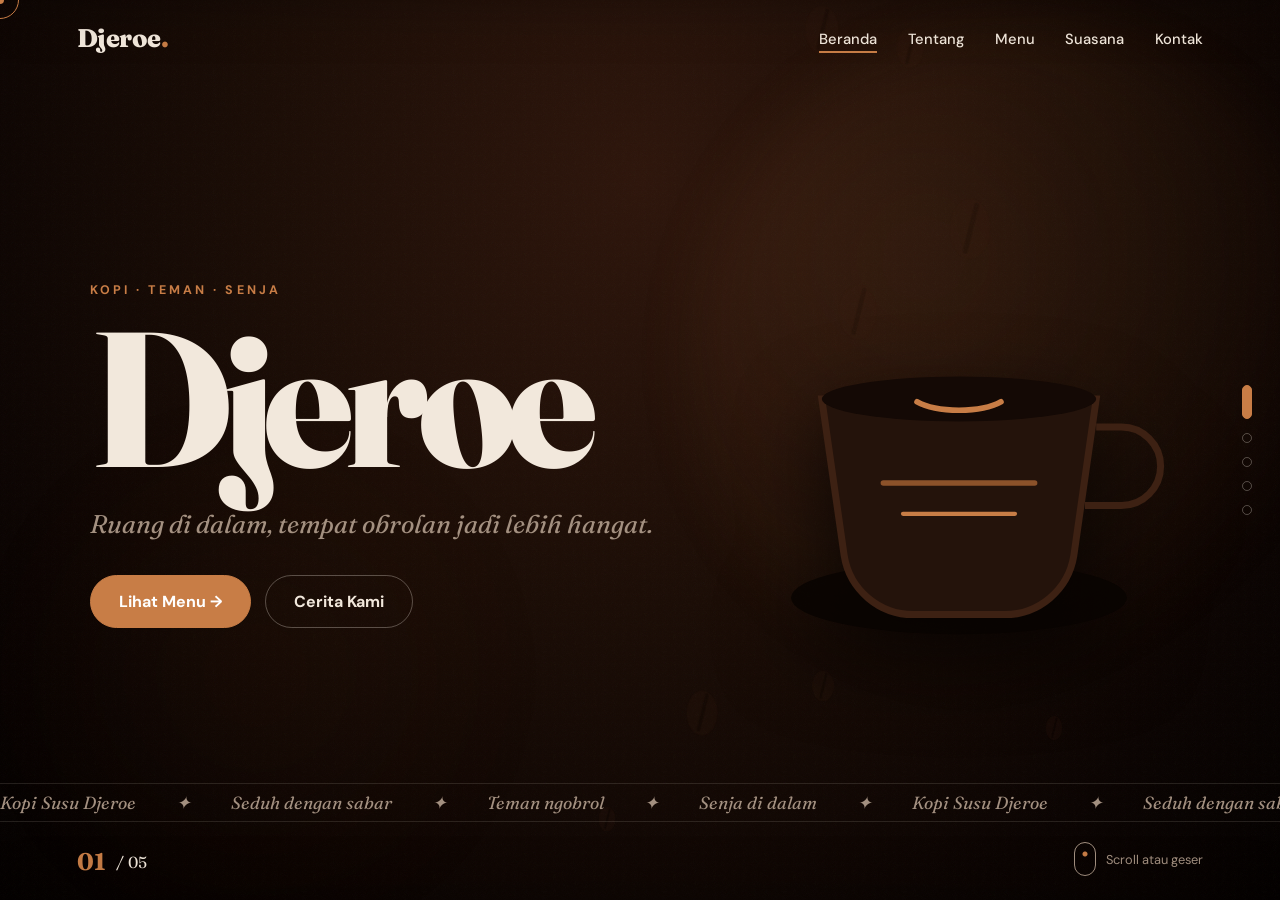
==== commit 906f8ed2: "Feat: add Lokasi Kami (Google Maps location pin) icon and link in contact section" ====
--- a/index.html
+++ b/index.html
@@ -1529,6 +1529,18 @@
             </div>
             <i>→</i>
           </a>
+          <a href="https://maps.google.com/?q=Djeroe+Coffee+Shop" target="_blank" rel="noopener" data-a>
+            <div class="link-item-left">
+              <span class="link-icon" aria-hidden="true">
+                <svg viewBox="0 0 24 24" fill="none" stroke="currentColor" stroke-width="2" stroke-linecap="round" stroke-linejoin="round">
+                  <path d="M21 10c0 7-9 13-9 13s-9-6-9-13a9 9 0 0 1 18 0z"></path>
+                  <circle cx="12" cy="10" r="3"></circle>
+                </svg>
+              </span>
+              <span class="link-label">Lokasi Kami</span>
+            </div>
+            <i>→</i>
+          </a>
         </div>
       </div>
     </section>
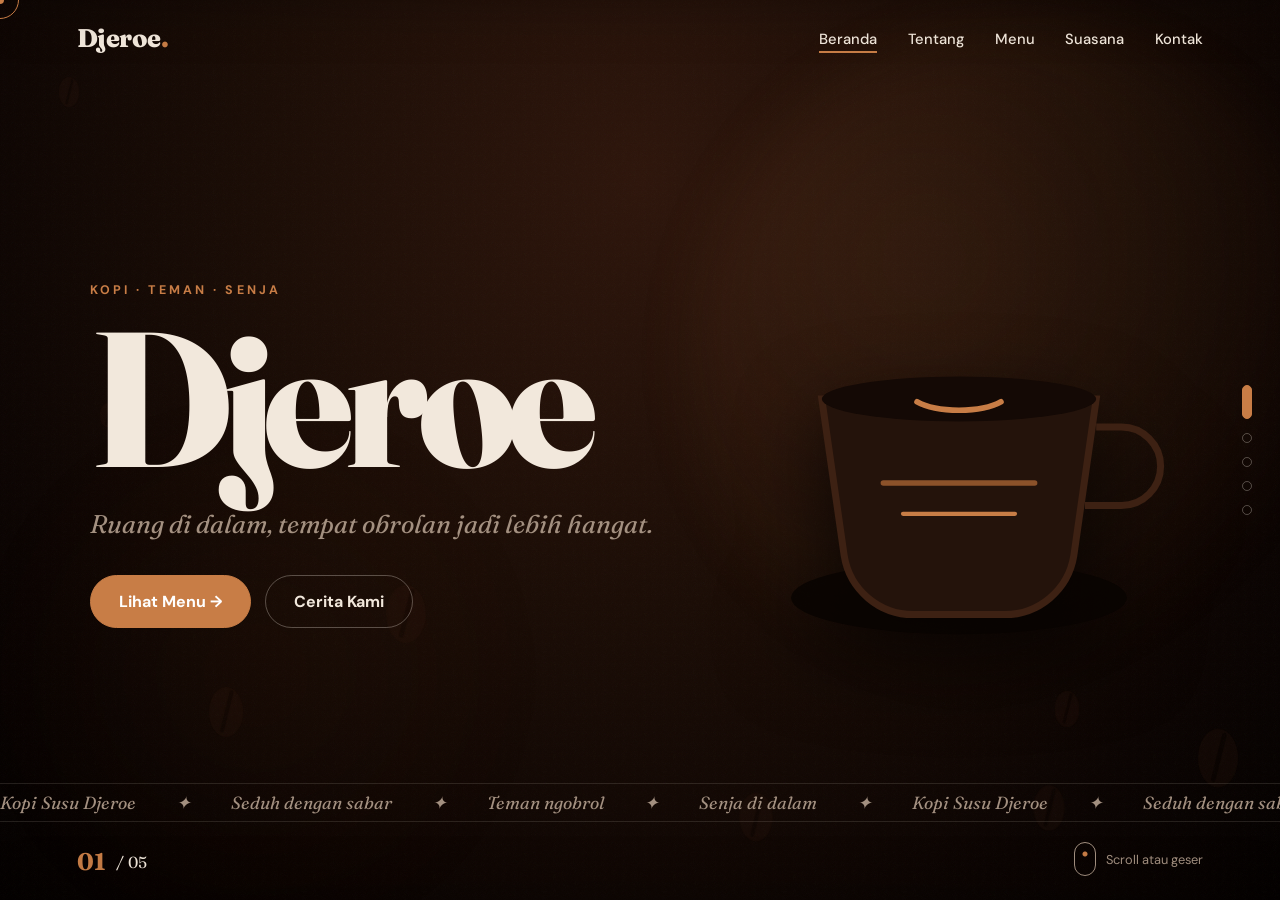
==== commit bb765199: "Optimize for mobile (Realme 8): fix swipe gesture, compact single-row navbar, 2-column menu grid, mo" ====
--- a/index.html
+++ b/index.html
@@ -1151,6 +1151,10 @@
       margin-top: 8px;
     }
 
+    .panel-close-hint {
+      display: none;
+    }
+
     .panel::after {
       content: "";
       position: absolute;
@@ -1336,19 +1340,179 @@
        13. Responsive Breakpoints & Accessibility
        ========================================================================== */
     @media (max-width: 820px) {
+      /* Navbar Mobile (Ukuran diperkecil, tidak bug saat di-klik di HP/touchscreen) */
+      header {
+        padding: calc(10px + env(safe-area-inset-top, 0px)) 4vw 0;
+        gap: 6px;
+        align-items: center;
+      }
+      .logo {
+        font-size: 1.15rem;
+        flex-shrink: 0;
+      }
+      nav {
+        display: flex;
+        gap: 2px;
+        align-items: center;
+        overflow-x: auto;
+        -webkit-overflow-scrolling: touch;
+        scrollbar-width: none;
+        max-width: calc(100% - 70px);
+        flex-wrap: nowrap;
+      }
+      nav::-webkit-scrollbar {
+        display: none;
+      }
+      nav button {
+        font-size: .7rem;
+        font-weight: 500;
+        padding: 3px 5px;
+        height: 24px;
+        white-space: nowrap;
+        flex-shrink: 0;
+        border-radius: 6px;
+      }
+      /* Cegah bug teks menumpuk/dobel di mobile saat disentuh */
+      nav button span + span {
+        display: none !important;
+      }
+      nav button:hover span {
+        transform: none !important;
+      }
+      nav button.on {
+        color: var(--accent);
+        font-weight: 700;
+      }
+      nav button.on::after {
+        height: 1.5px;
+        bottom: 1px;
+      }
+
       .hero, .about, .contact { grid-template-columns: 1fr; }
-      .cup { width: 46vw; order: -1; }
+      .cup { width: 44vw; order: -1; }
       .side { display: none; }
       .hint { display: none; }
-      nav button { font-size: .78rem; }
-      .logo { font-size: 1.3rem; }
-      .panels { flex-direction: column; height: 62vh; }
-      .panel { padding: 18px; }
-      .panel h3 { font-size: 1.2rem; }
-      .scene { padding: 80px 6vw 120px; }
-      .marq { bottom: 60px; }
-      .menu-toolbar { flex-direction: column; align-items: stretch; gap: 12px; }
-      .menu-search-wrap { max-width: 100%; }
+      .count { left: 4vw; bottom: calc(14px + env(safe-area-inset-bottom, 0px)); font-size: .88rem; }
+      .count b { font-size: 1.25rem; }
+      .panels { flex-direction: column; height: 60vh; }
+      .panel { padding: 16px; border-radius: 20px; }
+      .panel h3 { font-size: 1.15rem; }
+      .panel .no { font-size: 2.4rem; top: 12px; left: 16px; }
+
+      /* Khusus Mobile: Sembunyikan teks & nomor saat panel suasana diklik agar foto terlihat jelas */
+      .panel.open .no,
+      .panel.open .panel-body {
+        opacity: 0 !important;
+        pointer-events: none !important;
+        transform: translateY(16px) !important;
+      }
+      .panel.open .panel-overlay {
+        opacity: 0.12 !important;
+      }
+      .panel-close-hint {
+        display: block !important;
+        position: absolute;
+        bottom: 14px;
+        right: 14px;
+        font-size: .72rem;
+        font-weight: 500;
+        letter-spacing: .02em;
+        background: rgba(14, 7, 4, 0.78);
+        color: var(--fg);
+        padding: 5px 12px;
+        border-radius: 99px;
+        border: 1px solid rgba(242, 232, 220, 0.22);
+        backdrop-filter: blur(8px);
+        opacity: 0;
+        pointer-events: none;
+        transition: opacity .35s ease;
+        z-index: 2;
+      }
+      .panel.open .panel-close-hint {
+        opacity: .95 !important;
+      }
+
+      .scene { padding: 68px 4.5vw 85px; }
+      .marq { bottom: 50px; font-size: .95rem; }
+      .menu-toolbar { flex-direction: column; align-items: stretch; gap: 10px; margin-bottom: 12px; }
+      .menu-search-wrap { max-width: 100%; min-width: 0; }
+    }
+
+    /* Khusus Mobile Layar Sempit (Realme 8 dll): Grid Menu 2 Card Per Baris */
+    @media (max-width: 640px) {
+      .grid {
+        grid-template-columns: repeat(2, 1fr) !important;
+        gap: 10px !important;
+        perspective: none !important;
+      }
+      .card {
+        padding: 8px;
+        border-radius: 16px;
+      }
+      .card-img-wrap {
+        height: 105px;
+        border-radius: 12px;
+        margin-bottom: 8px;
+      }
+      .card-cat-badge {
+        font-size: .56rem;
+        padding: 2px 6px;
+        top: 6px;
+        left: 6px;
+      }
+      .card-tag-floating {
+        font-size: .54rem;
+        padding: 2px 6px;
+        top: 6px;
+        right: 6px;
+      }
+      .card-content {
+        padding: 0 2px 2px;
+      }
+      .card h3 {
+        font-size: .88rem;
+        line-height: 1.25;
+        margin-bottom: 3px;
+      }
+      .card small {
+        font-size: .7rem;
+        line-height: 1.35;
+        margin-bottom: 8px;
+        display: -webkit-box;
+        -webkit-line-clamp: 2;
+        -webkit-box-orient: vertical;
+        overflow: hidden;
+      }
+      .card-foot {
+        padding-top: 6px;
+        gap: 4px;
+      }
+      .card-price {
+        font-size: .95rem;
+      }
+      .card-note-tag {
+        font-size: .62rem;
+        padding: 2px 5px;
+      }
+      .tabs {
+        display: flex;
+        gap: 6px;
+        overflow-x: auto;
+        scrollbar-width: none;
+        flex-wrap: nowrap;
+        -webkit-overflow-scrolling: touch;
+        padding-bottom: 4px;
+        width: 100%;
+      }
+      .tabs::-webkit-scrollbar {
+        display: none;
+      }
+      .tab {
+        padding: 6px 12px;
+        font-size: .76rem;
+        white-space: nowrap;
+        flex-shrink: 0;
+      }
     }
 
     @media (prefers-reduced-motion: reduce) {
@@ -1635,16 +1799,24 @@
     ];
 
     const CAT_LABELS = {
-      'Menu Lengkap': '✦ Menu Lengkap',
       'Kopi': '☕ Kopi',
       'Non-Kopi': '🍊 Non-Kopi',
       'Camilan': '🥐 Camilan',
-      'Makanan': '🍛 Makanan'
+      'Makanan': '🍛 Makanan',
+      'Menu Lengkap': '✦ Menu Lengkap'
     };
-    const CAT_KEYS = ['Menu Lengkap', 'Kopi', 'Non-Kopi', 'Camilan', 'Makanan'];
-
-    let activeTab = 'Menu Lengkap';
+    const CAT_KEYS = ['Kopi', 'Non-Kopi', 'Camilan', 'Makanan', 'Menu Lengkap'];
+
+    // Deteksi ukuran layar mobile (Realme 8 / <= 820px)
+    function isMobileScreen() {
+      return window.innerWidth <= 820;
+    }
+
+    // Di mobile: default mulai dari 'Kopi' (8 menu) agar tidak kebanyakan
+    // Di desktop: default mulai dari 'Menu Lengkap'
+    let activeTab = isMobileScreen() ? 'Kopi' : 'Menu Lengkap';
     let menuSearchVal = '';
+    let showAllFullMenu = false;
 
     function renderTabs() {
       tabsEl.innerHTML = CAT_KEYS.map(cat => {
@@ -1664,7 +1836,10 @@
     }
 
     function showMenu(cat, search = menuSearchVal) {
-      if (cat) activeTab = cat;
+      if (cat) {
+        if (cat !== activeTab) showAllFullMenu = false;
+        activeTab = cat;
+      }
       menuSearchVal = search;
       renderTabs();
 
@@ -1685,7 +1860,11 @@
       if (search.trim()) {
         menuCounterEl.innerHTML = `Ditemukan <b>${list.length}</b> menu untuk "<b>${escapeHtml(search)}</b>" ${activeTab !== 'Menu Lengkap' ? `di ${activeTab}` : ''}`;
       } else if (activeTab === 'Menu Lengkap') {
-        menuCounterEl.innerHTML = `Menampilkan seluruh <b>${list.length} menu lengkap</b> Djeroe`;
+        if (isMobileScreen() && !showAllFullMenu) {
+          menuCounterEl.innerHTML = `Menampilkan <b>8 menu pilihan</b> (dari ${list.length} menu lengkap)`;
+        } else {
+          menuCounterEl.innerHTML = `Menampilkan seluruh <b>${list.length} menu lengkap</b> Djeroe`;
+        }
       } else {
         menuCounterEl.innerHTML = `Menampilkan <b>${list.length} menu</b> kategori ${activeTab}`;
       }
@@ -1703,7 +1882,14 @@
         return;
       }
 
-      gridEl.innerHTML = list.map((x, n) => `
+      // Khusus ukuran mobile di Menu Lengkap: batasi tampilan awal 8 menu agar tidak kebanyakan
+      let displayList = list;
+      const isLimited = (isMobileScreen() && activeTab === 'Menu Lengkap' && !search.trim() && !showAllFullMenu);
+      if (isLimited) {
+        displayList = list.slice(0, 8);
+      }
+
+      let cardsHtml = displayList.map((x, n) => `
         <div class="card" data-id="${x.id}" style="--n:${n}">
           <div class="card-img-wrap">
             <img src="${x.img}" alt="${x.name}" loading="lazy" decoding="async" class="card-img" onerror="this.style.display='none';this.nextElementSibling.style.display='grid'">
@@ -1721,10 +1907,41 @@
           </div>
         </div>
       `).join('');
+
+      // Tombol muat lebih banyak / lihat semua hanya muncul di mobile ketika dibatasi
+      if (isMobileScreen() && activeTab === 'Menu Lengkap' && !search.trim()) {
+        if (!showAllFullMenu && list.length > 8) {
+          cardsHtml += `
+            <div style="grid-column: 1 / -1; text-align: center; padding: 14px 0 6px;">
+              <button type="button" id="btnToggleFullMenu" class="btn fill mag" style="padding: 10px 24px; font-size: .84rem;">
+                Tampilkan Semua Menu (${list.length}) ↓
+              </button>
+            </div>`;
+        } else if (showAllFullMenu) {
+          cardsHtml += `
+            <div style="grid-column: 1 / -1; text-align: center; padding: 14px 0 6px;">
+              <button type="button" id="btnToggleFullMenu" class="btn mag" style="padding: 9px 20px; font-size: .82rem;">
+                Tampilkan Lebih Sedikit ↑
+              </button>
+            </div>`;
+        }
+      }
+
+      gridEl.innerHTML = cardsHtml;
     }
 
     // Initial Menu Render
-    showMenu('Menu Lengkap');
+    showMenu(isMobileScreen() ? 'Kopi' : 'Menu Lengkap');
+
+    // Listener jika ukuran layar diubah antara desktop & mobile
+    let prevMobile = isMobileScreen();
+    window.addEventListener('resize', () => {
+      const nowMobile = isMobileScreen();
+      if (nowMobile !== prevMobile) {
+        prevMobile = nowMobile;
+        showMenu(activeTab);
+      }
+    });
 
     // Menu Tabs Delegation
     tabsEl.addEventListener('click', e => {
@@ -1780,10 +1997,17 @@
     });
 
     gridEl.addEventListener('click', e => {
+      const toggle = e.target.closest('#btnToggleFullMenu');
+      if (toggle) {
+        showAllFullMenu = !showAllFullMenu;
+        showMenu('Menu Lengkap');
+        return;
+      }
       const r = e.target.closest('#btnResetSearch');
       if (r) {
         menuSearchEl.value = '';
-        showMenu('Menu Lengkap', '');
+        showAllFullMenu = false;
+        showMenu(isMobileScreen() ? 'Kopi' : 'Menu Lengkap', '');
       }
     });
 
@@ -1804,6 +2028,7 @@
           <h3>${p[0]}</h3>
           <p>${p[1]}</p>
         </div>
+        <span class="panel-close-hint">Ketuk untuk menutup ✕</span>
       </button>
     `).join('');
 
@@ -1894,19 +2119,41 @@
       if (['ArrowUp', 'ArrowLeft', 'PageUp'].includes(e.key)) go(cur - 1);
     });
 
-    let ty = 0;
+    let touchStartX = 0, touchStartY = 0;
     addEventListener('touchstart', e => {
-      ty = e.touches[0].clientY;
+      if (e.touches && e.touches.length > 0) {
+        touchStartX = e.touches[0].clientX;
+        touchStartY = e.touches[0].clientY;
+      }
     }, { passive: true });
 
     addEventListener('touchend', e => {
-      const d = ty - e.changedTouches[0].clientY;
+      if (!e.changedTouches || e.changedTouches.length === 0) return;
+      const dx = touchStartX - e.changedTouches[0].clientX;
+      const dy = touchStartY - e.changedTouches[0].clientY;
+      const absX = Math.abs(dx);
+      const absY = Math.abs(dy);
       const s = scenes[cur];
-      if (Math.abs(d) < 70) return;
-      const canDown = s && s.scrollTop + s.clientHeight < s.scrollHeight - 4;
-      const canUp = s && s.scrollTop > 0;
-      if ((d > 0 && canDown) || (d < 0 && canUp)) return;
-      go(cur + (d > 0 ? 1 : -1));
+
+      // 1. Gesture swipe horizontal (geser kiri = halaman lanjut, geser kanan = kembali)
+      if (absX > 40 && absX > absY * 1.15) {
+        go(cur + (dx > 0 ? 1 : -1));
+        return;
+      }
+
+      // 2. Gesture swipe vertikal
+      if (absY > 40) {
+        if (s) {
+          const scrollable = (s.scrollHeight - s.clientHeight) > 30;
+          if (scrollable) {
+            const canScrollDown = s.scrollTop + s.clientHeight < s.scrollHeight - 12;
+            const canScrollUp = s.scrollTop > 12;
+            if (dy > 0 && canScrollDown) return; // Pengguna sedang scroll konten di dalam
+            if (dy < 0 && canScrollUp) return;
+          }
+        }
+        go(cur + (dy > 0 ? 1 : -1));
+      }
     }, { passive: true });
 
     addEventListener('hashchange', () => {
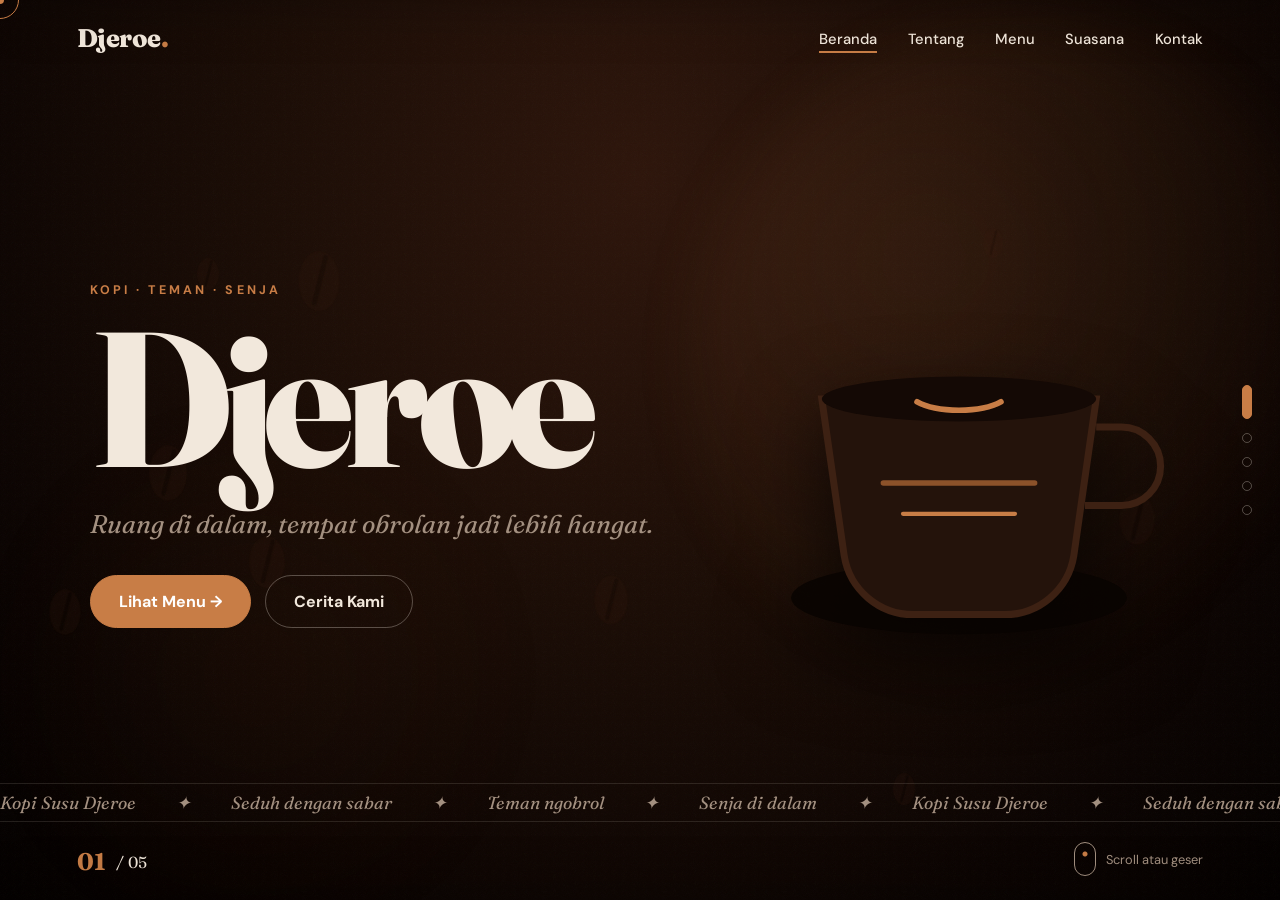
==== commit c52dcb46: "Fix: eliminate stutter on Djeroe title hover with layered animation structure and hitbox buffer" ====
--- a/index.html
+++ b/index.html
@@ -558,18 +558,35 @@
       flex-wrap: wrap;
     }
 
-    .title span {
+    .title .letter {
+      position: relative;
       display: inline-block;
-      transition: transform .5s var(--e), color .3s;
+      cursor: pointer;
+      color: inherit;
       will-change: transform, color;
     }
 
-    .title span:hover {
-      transform: translateY(-.12em) rotate(-6deg) !important;
-      color: var(--accent) !important;
-    }
-
-    .scene.active .title span {
+    /* Buffer hitbox transparan agar kursor tidak lepas saat huruf terangkat */
+    .title .letter::after {
+      content: "";
+      position: absolute;
+      inset: -22px -8px;
+      z-index: 1;
+    }
+
+    .title .char {
+      display: inline-block;
+      font-style: normal;
+      color: inherit;
+      transition: transform .4s var(--e), color .3s ease;
+      will-change: transform, color;
+      position: relative;
+      z-index: 2;
+      pointer-events: none;
+    }
+
+    /* Animasi gelombang otomatis berulang saat idle */
+    .scene.active .title .letter {
       animation: titleLetterWave 4.2s var(--e) infinite;
       animation-delay: calc(var(--li, 0) * .09s + .38s);
     }
@@ -580,6 +597,16 @@
       15% { transform: translateY(.02em) rotate(1.5deg); color: var(--accent); }
       22% { transform: translateY(0) rotate(0deg); color: inherit; }
       100% { transform: translateY(0) rotate(0deg); color: inherit; }
+    }
+
+    /* Hover sangat mulus: hentikan sementara wave pada huruf & angkat dengan transisi CSS murni */
+    .title .letter:hover {
+      animation-play-state: paused;
+    }
+
+    .title .letter:hover .char {
+      transform: translateY(-.15em) rotate(-6deg);
+      color: var(--accent);
     }
 
     .sub {
@@ -1749,7 +1776,7 @@
     navEl.innerHTML = names.map((n, i) => `<button data-go="${i}"><span>${n}</span><span>${n}</span></button>`).join('');
     sideEl.innerHTML = names.map((n, i) => `<button data-go="${i}" aria-label="${n}"></button>`).join('');
     mqEl.innerHTML = ('<span>Kopi Susu Djeroe</span><span>✦</span><span>Seduh dengan sabar</span><span>✦</span><span>Teman ngobrol</span><span>✦</span><span>Senja di dalam</span><span>✦</span>').repeat(4);
-    titleEl.innerHTML = [...'Djeroe'].map((c, i) => `<span style="--li:${i}">${c}</span>`).join('');
+    titleEl.innerHTML = [...'Djeroe'].map((c, i) => `<span class="letter" style="--li:${i}"><i class="char">${c}</i></span>`).join('');
 
     // Floating Ambient Beans (Generated Once)
     const stageEl = document.querySelector('.stage');
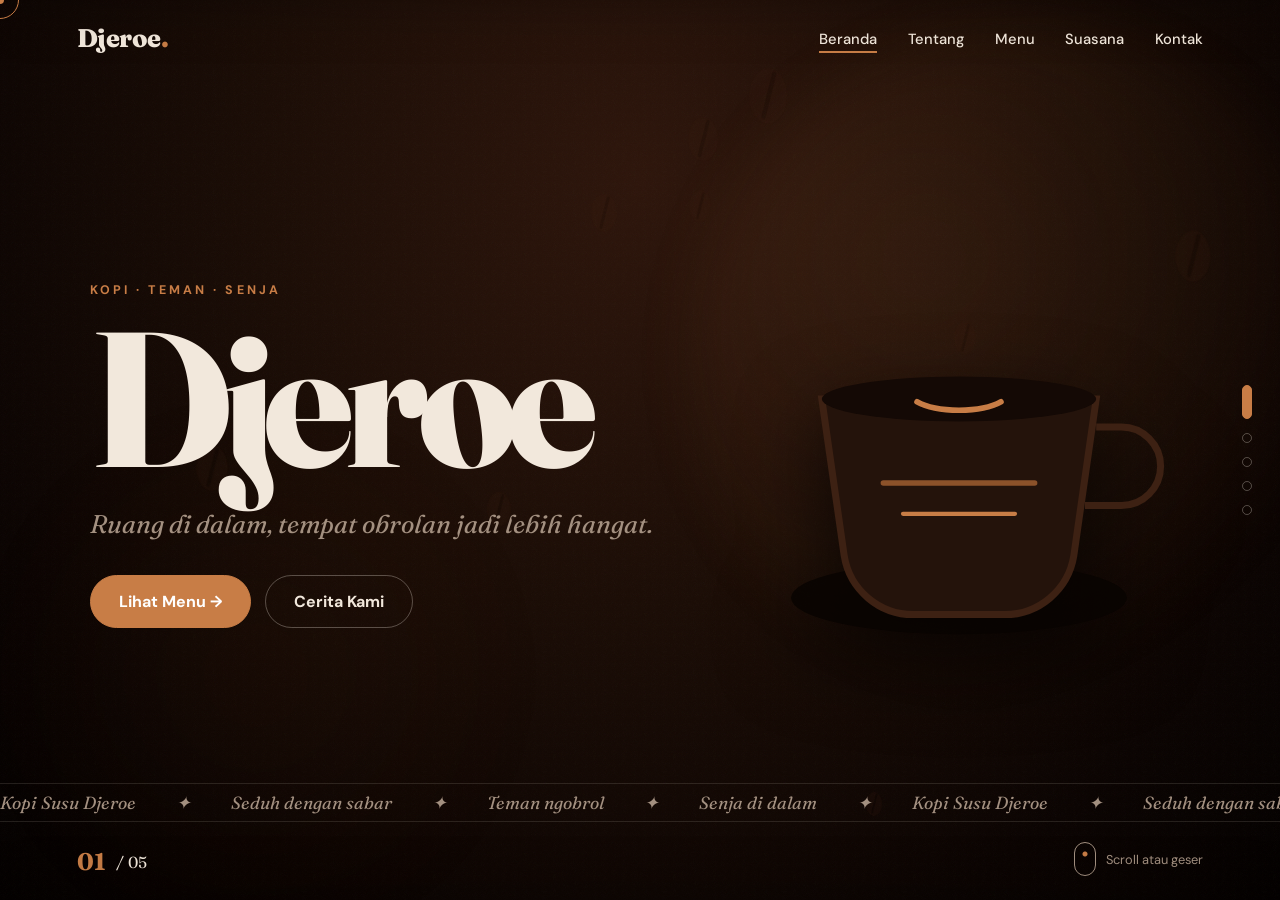
==== commit 2436f081: "Fix mobile swipe: disable horizontal page navigation and eliminate tap highlight outline" ====
--- a/index.html
+++ b/index.html
@@ -39,6 +39,7 @@
       box-sizing: inherit;
       margin: 0;
       padding: 0;
+      -webkit-tap-highlight-color: transparent;
     }
 
     /* ==========================================================================
@@ -65,6 +66,12 @@
       border: 0;
       cursor: pointer;
       text-decoration: none;
+      outline: none;
+      -webkit-tap-highlight-color: transparent;
+    }
+
+    button:focus, a:focus, input:focus {
+      outline: none;
     }
 
     @media (hover: hover) {
@@ -2162,14 +2169,11 @@
       const absY = Math.abs(dy);
       const s = scenes[cur];
 
-      // 1. Gesture swipe horizontal (geser kiri = halaman lanjut, geser kanan = kembali)
-      if (absX > 40 && absX > absY * 1.15) {
-        go(cur + (dx > 0 ? 1 : -1));
-        return;
-      }
-
-      // 2. Gesture swipe vertikal
-      if (absY > 40) {
+      // Abaikan jika gesture condong horizontal (kanan-kiri) agar tidak ganti halaman saat swipe navbar/tabs/konten
+      if (absX >= absY) return;
+
+      // Gesture swipe vertikal murni (atas = lanjut, bawah = kembali)
+      if (absY > 45) {
         if (s) {
           const scrollable = (s.scrollHeight - s.clientHeight) > 30;
           if (scrollable) {
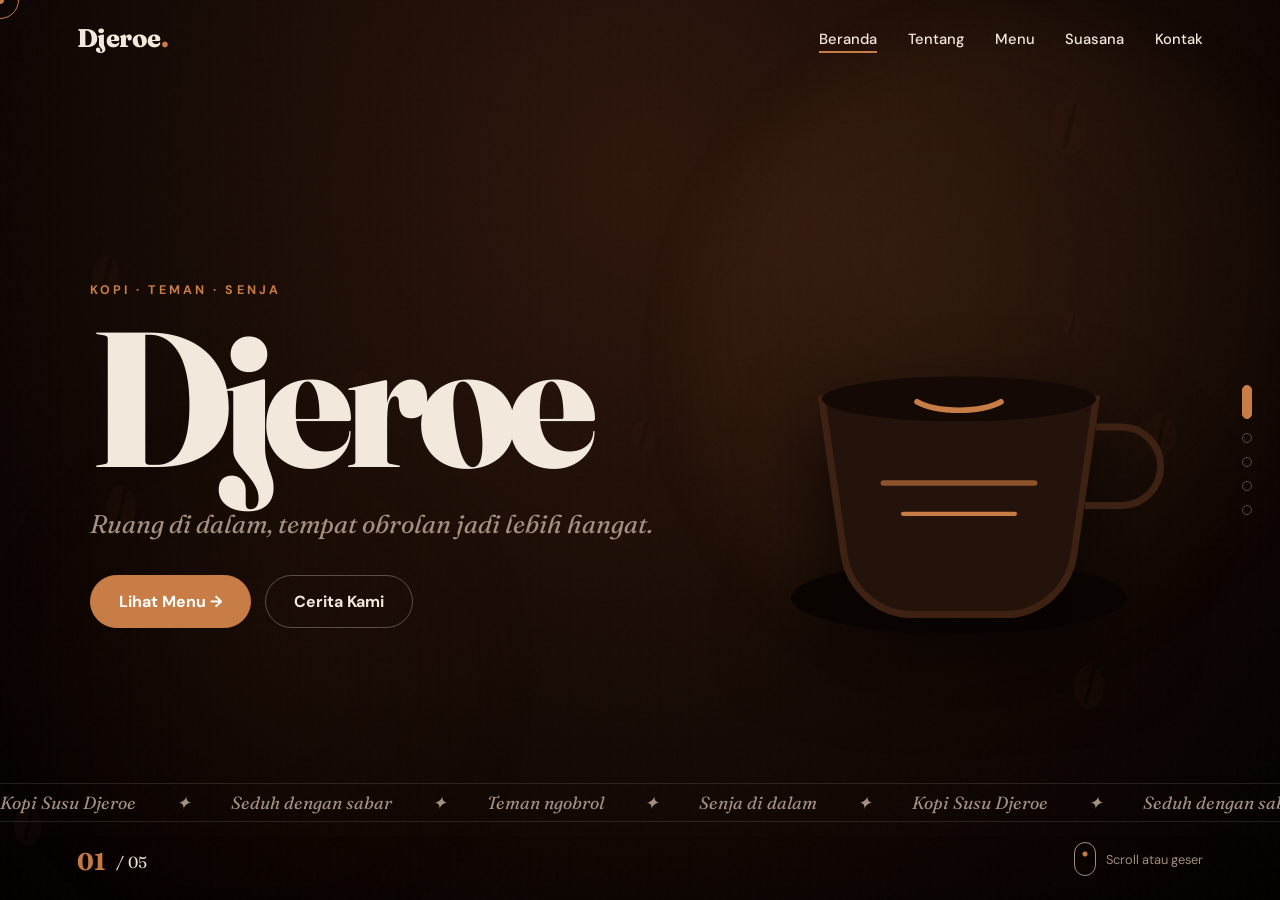
==== commit 388f759e: "Perf: convert all 28 menu and ambiance images to local optimized WebP (~575KB total) for instant off" ====
--- a/index.html
+++ b/index.html
@@ -8,7 +8,6 @@
   <!-- Resource Pre-connections for Performance -->
   <link rel="preconnect" href="https://fonts.googleapis.com">
   <link rel="preconnect" href="https://fonts.gstatic.com" crossorigin>
-  <link rel="dns-prefetch" href="https://images.unsplash.com">
   
   <!-- Typography -->
   <link href="https://fonts.googleapis.com/css2?family=Fraunces:ital,opsz,wght@0,9..144,500;0,9..144,800;1,9..144,500&family=DM+Sans:wght@400;500;700&display=swap" rel="stylesheet">
@@ -1800,36 +1799,36 @@
     // ==========================================================================
     const MENU_DATA = [
       // KOPI (8 items)
-      { id: 'k1', name: 'Es Kopi Susu Djeroe', desc: 'Espresso double shot, susu segar, dan gula aren organik khas Djeroe.', price: '28K', cat: 'Kopi', tag: 'Signature', note: 'Dingin / Hangat', em: '☕', img: 'https://images.unsplash.com/photo-1517701550927-30cf4ba1dba5?w=420&auto=format&fit=crop&q=75' },
-      { id: 'k2', name: 'Kopi Tubruk Jero', desc: 'Seduhan tradisional biji Robusta dampit, pekat, harum, dan berkarakter.', price: '18K', cat: 'Kopi', tag: 'Klasik', note: 'Hangat', em: '🫖', img: 'https://images.unsplash.com/photo-1514432324607-a09d9b4aefdd?w=420&auto=format&fit=crop&q=75' },
-      { id: 'k3', name: 'V60 Single Origin', desc: 'Biji pilihan Nusantara (Gayo / Ijen / Toraja), seduh manual sabar.', price: '32K', cat: 'Kopi', tag: 'Signature', note: 'Manual Brew', em: '⚗️', img: 'https://images.unsplash.com/photo-1495474472287-4d71bcdd2085?w=420&auto=format&fit=crop&q=75' },
-      { id: 'k4', name: 'Flat White', desc: 'Dua shot ristretto dengan microfoam susu lembut yang seimbang.', price: '30K', cat: 'Kopi', tag: 'Signature', note: 'Hangat', em: '🥛', img: 'https://images.unsplash.com/photo-1577968897966-3d4325b36b61?w=420&auto=format&fit=crop&q=75' },
-      { id: 'k5', name: 'Americano On Rocks', desc: 'Double espresso disajikan di atas es batu, segar dan bersih di tenggorokan.', price: '22K', cat: 'Kopi', tag: '', note: 'Dingin / Hangat', em: '🧊', img: 'https://images.unsplash.com/photo-1551030173-122aabc4489c?w=420&auto=format&fit=crop&q=75' },
-      { id: 'k6', name: 'Cold Brew Senja', desc: 'Fermentasi dingin 16 jam, aroma buah persik, aftertaste manis alami.', price: '32K', cat: 'Kopi', tag: 'Signature', note: 'Dingin Segar', em: '⏳', img: 'https://images.unsplash.com/photo-1461023058943-07fcbe16d735?w=420&auto=format&fit=crop&q=75' },
-      { id: 'k7', name: 'Caramel Macchiato', desc: 'Espresso harum berpadu sirup vanilla dan siraman saus karamel gurih.', price: '34K', cat: 'Kopi', tag: 'Favorit', note: 'Dingin / Hangat', em: '🍯', img: 'https://images.unsplash.com/photo-1485808191679-5f86510681a2?w=420&auto=format&fit=crop&q=75' },
-      { id: 'k8', name: 'Affogato Klasik', desc: 'Satu scoop gelato vanila artisan disiram espresso pekat panas.', price: '26K', cat: 'Kopi', tag: '', note: 'Dessert Kopi', em: '🍨', img: 'https://images.unsplash.com/photo-1594911772125-07fc7a2d8d9f?w=420&auto=format&fit=crop&q=75' },
+      { id: 'k1', name: 'Es Kopi Susu Djeroe', desc: 'Espresso double shot, susu segar, dan gula aren organik khas Djeroe.', price: '28K', cat: 'Kopi', tag: 'Signature', note: 'Dingin / Hangat', em: '☕', img: 'assets/images/menu-k1.webp' },
+      { id: 'k2', name: 'Kopi Tubruk Jero', desc: 'Seduhan tradisional biji Robusta dampit, pekat, harum, dan berkarakter.', price: '18K', cat: 'Kopi', tag: 'Klasik', note: 'Hangat', em: '🫖', img: 'assets/images/menu-k2.webp' },
+      { id: 'k3', name: 'V60 Single Origin', desc: 'Biji pilihan Nusantara (Gayo / Ijen / Toraja), seduh manual sabar.', price: '32K', cat: 'Kopi', tag: 'Signature', note: 'Manual Brew', em: '⚗️', img: 'assets/images/menu-k3.webp' },
+      { id: 'k4', name: 'Flat White', desc: 'Dua shot ristretto dengan microfoam susu lembut yang seimbang.', price: '30K', cat: 'Kopi', tag: 'Signature', note: 'Hangat', em: '🥛', img: 'assets/images/menu-k4.webp' },
+      { id: 'k5', name: 'Americano On Rocks', desc: 'Double espresso disajikan di atas es batu, segar dan bersih di tenggorokan.', price: '22K', cat: 'Kopi', tag: '', note: 'Dingin / Hangat', em: '🧊', img: 'assets/images/menu-k5.webp' },
+      { id: 'k6', name: 'Cold Brew Senja', desc: 'Fermentasi dingin 16 jam, aroma buah persik, aftertaste manis alami.', price: '32K', cat: 'Kopi', tag: 'Signature', note: 'Dingin Segar', em: '⏳', img: 'assets/images/menu-k6.webp' },
+      { id: 'k7', name: 'Caramel Macchiato', desc: 'Espresso harum berpadu sirup vanilla dan siraman saus karamel gurih.', price: '34K', cat: 'Kopi', tag: 'Favorit', note: 'Dingin / Hangat', em: '🍯', img: 'assets/images/menu-k7.webp' },
+      { id: 'k8', name: 'Affogato Klasik', desc: 'Satu scoop gelato vanila artisan disiram espresso pekat panas.', price: '26K', cat: 'Kopi', tag: '', note: 'Dessert Kopi', em: '🍨', img: 'assets/images/menu-k8.webp' },
 
       // NON-KOPI (6 items)
-      { id: 'nk1', name: 'Es Jeruk Djeroe', desc: 'Jeruk peras lokal segar, madu murni hutan, dan daun mint petik sendiri.', price: '24K', cat: 'Non-Kopi', tag: 'Signature', note: 'Dingin Segar', em: '🍊', img: 'https://images.unsplash.com/photo-1613478223719-2ab802602423?w=420&auto=format&fit=crop&q=75' },
-      { id: 'nk2', name: 'Matcha Gula Aren', desc: 'Matcha Uji Jepang berpadu susu creamy dan manis lembut aren.', price: '30K', cat: 'Non-Kopi', tag: 'Signature', note: 'Dingin / Hangat', em: '🍵', img: 'https://images.unsplash.com/photo-1536256263959-770b48d82b0a?w=420&auto=format&fit=crop&q=75' },
-      { id: 'nk3', name: 'Cokelat Pekat Nusantara', desc: 'Kakao artisan Sulawesi 70%, rasa cokelat kental dan creamy rumahan.', price: '27K', cat: 'Non-Kopi', tag: 'Signature', note: 'Dingin / Hangat', em: '🍫', img: 'https://images.unsplash.com/photo-1542990253-0d0f5be5f0ed?w=420&auto=format&fit=crop&q=75' },
-      { id: 'nk4', name: 'Teh Susu Rempah', desc: 'Teh hitam seduh dengan kayu manis, kapulaga, dan jahe emprit bakar.', price: '25K', cat: 'Non-Kopi', tag: 'Signature', note: 'Hangat', em: '🧋', img: 'https://images.unsplash.com/photo-1576092768241-dec231879fc3?w=420&auto=format&fit=crop&q=75' },
-      { id: 'nk5', name: 'Berry Sparkler', desc: 'Campuran sari buah beri liar alami, lemon splash, dan soda dingin.', price: '26K', cat: 'Non-Kopi', tag: 'Favorit', note: 'Dingin Segar', em: '🍓', img: 'https://images.unsplash.com/photo-1556881286-fc6915169721?w=420&auto=format&fit=crop&q=75' },
-      { id: 'nk6', name: 'Earl Grey Lavender', desc: 'Seduhan teh earl grey beraroma lavender menenangkan dan citrus.', price: '24K', cat: 'Non-Kopi', tag: '', note: 'Hangat / Dingin', em: '🪻', img: 'https://images.unsplash.com/photo-1597481499750-3e6b22637e12?w=420&auto=format&fit=crop&q=75' },
+      { id: 'nk1', name: 'Es Jeruk Djeroe', desc: 'Jeruk peras lokal segar, madu murni hutan, dan daun mint petik sendiri.', price: '24K', cat: 'Non-Kopi', tag: 'Signature', note: 'Dingin Segar', em: '🍊', img: 'assets/images/menu-nk1.webp' },
+      { id: 'nk2', name: 'Matcha Gula Aren', desc: 'Matcha Uji Jepang berpadu susu creamy dan manis lembut aren.', price: '30K', cat: 'Non-Kopi', tag: 'Signature', note: 'Dingin / Hangat', em: '🍵', img: 'assets/images/menu-nk2.webp' },
+      { id: 'nk3', name: 'Cokelat Pekat Nusantara', desc: 'Kakao artisan Sulawesi 70%, rasa cokelat kental dan creamy rumahan.', price: '27K', cat: 'Non-Kopi', tag: 'Signature', note: 'Dingin / Hangat', em: '🍫', img: 'assets/images/menu-nk3.webp' },
+      { id: 'nk4', name: 'Teh Susu Rempah', desc: 'Teh hitam seduh dengan kayu manis, kapulaga, dan jahe emprit bakar.', price: '25K', cat: 'Non-Kopi', tag: 'Signature', note: 'Hangat', em: '🧋', img: 'assets/images/menu-nk4.webp' },
+      { id: 'nk5', name: 'Berry Sparkler', desc: 'Campuran sari buah beri liar alami, lemon splash, dan soda dingin.', price: '26K', cat: 'Non-Kopi', tag: 'Favorit', note: 'Dingin Segar', em: '🍓', img: 'assets/images/menu-nk5.webp' },
+      { id: 'nk6', name: 'Earl Grey Lavender', desc: 'Seduhan teh earl grey beraroma lavender menenangkan dan citrus.', price: '24K', cat: 'Non-Kopi', tag: '', note: 'Hangat / Dingin', em: '🪻', img: 'assets/images/menu-nk6.webp' },
 
       // CAMILAN (6 items)
-      { id: 'c1', name: 'Croissant Mentega', desc: 'Renyah berlapis di luar, lembut di dalam dengan mentega murni Prancis.', price: '26K', cat: 'Camilan', tag: 'Favorit', note: 'Fresh Baked', em: '🥐', img: 'https://images.unsplash.com/photo-1555507036-ab1f4038808a?w=420&auto=format&fit=crop&q=75' },
-      { id: 'c2', name: 'Pisang Goreng Keju', desc: 'Pisang kepok manis renyah dengan lelehan keju cheddar dan cokelat.', price: '22K', cat: 'Camilan', tag: 'Signature', note: 'Porsi Berbagi', em: '🍌', img: 'https://images.unsplash.com/photo-1528735602780-2552fd46c7af?w=420&auto=format&fit=crop&q=75' },
-      { id: 'c3', name: 'Roti Bakar Djeroe', desc: 'Roti brioche tebal bakar arang, selai srikaya pandan & mentega gurih.', price: '24K', cat: 'Camilan', tag: 'Signature', note: 'Manis Gurih', em: '🍞', img: 'https://images.unsplash.com/photo-1584776296944-ab6fb57b0bdd?w=420&auto=format&fit=crop&q=75' },
-      { id: 'c4', name: 'Kue Hari Ini', desc: 'Kreasi cake harian dari dapur Djeroe — tanyakan pada barista kami.', price: '28K', cat: 'Camilan', tag: '', note: 'Fresh Daily', em: '🍰', img: 'https://images.unsplash.com/photo-1578985545062-69928b1d9587?w=420&auto=format&fit=crop&q=75' },
-      { id: 'c5', name: 'Singkong Bawang Crispy', desc: 'Singkong empuk gurih berbumbu bawang ketumbar dengan sambal roa.', price: '20K', cat: 'Camilan', tag: 'Favorit', note: 'Gurih Renyah', em: '🥔', img: 'https://images.unsplash.com/photo-1541592106381-b31e9677c0e5?w=420&auto=format&fit=crop&q=75' },
-      { id: 'c6', name: 'Tahu Walik Krispi', desc: 'Tahu walik isi adonan ayam kenyal gurih, disajikan dengan kecap rawit.', price: '24K', cat: 'Camilan', tag: 'Signature', note: 'Pedas Gurih', em: '🥟', img: 'https://images.unsplash.com/photo-1563379091339-03b21ab4a4f8?w=420&auto=format&fit=crop&q=75' },
+      { id: 'c1', name: 'Croissant Mentega', desc: 'Renyah berlapis di luar, lembut di dalam dengan mentega murni Prancis.', price: '26K', cat: 'Camilan', tag: 'Favorit', note: 'Fresh Baked', em: '🥐', img: 'assets/images/menu-c1.webp' },
+      { id: 'c2', name: 'Pisang Goreng Keju', desc: 'Pisang kepok manis renyah dengan lelehan keju cheddar dan cokelat.', price: '22K', cat: 'Camilan', tag: 'Signature', note: 'Porsi Berbagi', em: '🍌', img: 'assets/images/menu-c2.webp' },
+      { id: 'c3', name: 'Roti Bakar Djeroe', desc: 'Roti brioche tebal bakar arang, selai srikaya pandan & mentega gurih.', price: '24K', cat: 'Camilan', tag: 'Signature', note: 'Manis Gurih', em: '🍞', img: 'assets/images/menu-c3.webp' },
+      { id: 'c4', name: 'Kue Hari Ini', desc: 'Kreasi cake harian dari dapur Djeroe — tanyakan pada barista kami.', price: '28K', cat: 'Camilan', tag: '', note: 'Fresh Daily', em: '🍰', img: 'assets/images/menu-c4.webp' },
+      { id: 'c5', name: 'Singkong Bawang Crispy', desc: 'Singkong empuk gurih berbumbu bawang ketumbar dengan sambal roa.', price: '20K', cat: 'Camilan', tag: 'Favorit', note: 'Gurih Renyah', em: '🥔', img: 'assets/images/menu-c5.webp' },
+      { id: 'c6', name: 'Tahu Walik Krispi', desc: 'Tahu walik isi adonan ayam kenyal gurih, disajikan dengan kecap rawit.', price: '24K', cat: 'Camilan', tag: 'Signature', note: 'Pedas Gurih', em: '🥟', img: 'assets/images/menu-c6.webp' },
 
       // MAKANAN (4 items)
-      { id: 'm1', name: 'Nasi Goreng Rempah', desc: 'Nasi goreng harum rempah khas Djeroe, telur mata sapi, kerupuk & acar.', price: '36K', cat: 'Makanan', tag: 'Signature', note: 'Porsi Kenyang', em: '🍛', img: 'https://images.unsplash.com/photo-1603133872878-684f208fb84b?w=420&auto=format&fit=crop&q=75' },
-      { id: 'm2', name: 'Mie Godhog Djeroe', desc: 'Mie kuah kaldu ayam kampung kental gurih, suwiran ayam, sawi & telur.', price: '34K', cat: 'Makanan', tag: 'Signature', note: 'Hangat Berkuah', em: '🍜', img: 'https://images.unsplash.com/photo-1569718212165-3a8278d5f624?w=420&auto=format&fit=crop&q=75' },
-      { id: 'm3', name: 'Nasi Ayam Bakar Madu', desc: 'Ayam bakar ungkep madu ketumbar, nasi pulen hangat, sambal terasi.', price: '38K', cat: 'Makanan', tag: 'Favorit', note: 'Lengkap Sambal', em: '🍗', img: 'https://images.unsplash.com/photo-1598515214211-89d3c73ae83b?w=420&auto=format&fit=crop&q=75' },
-      { id: 'm4', name: 'Iga Bakar Rempah Djeroe', desc: 'Iga sapi empuk bakar bumbu rempah manis gurih, kuah sup segar & sambal.', price: '48K', cat: 'Makanan', tag: 'Favorit', note: 'Porsi Kenyang', em: '🍖', img: 'https://images.unsplash.com/photo-1544025162-d76694265947?w=420&auto=format&fit=crop&q=75' }
+      { id: 'm1', name: 'Nasi Goreng Rempah', desc: 'Nasi goreng harum rempah khas Djeroe, telur mata sapi, kerupuk & acar.', price: '36K', cat: 'Makanan', tag: 'Signature', note: 'Porsi Kenyang', em: '🍛', img: 'assets/images/menu-m1.webp' },
+      { id: 'm2', name: 'Mie Godhog Djeroe', desc: 'Mie kuah kaldu ayam kampung kental gurih, suwiran ayam, sawi & telur.', price: '34K', cat: 'Makanan', tag: 'Signature', note: 'Hangat Berkuah', em: '🍜', img: 'assets/images/menu-m2.webp' },
+      { id: 'm3', name: 'Nasi Ayam Bakar Madu', desc: 'Ayam bakar ungkep madu ketumbar, nasi pulen hangat, sambal terasi.', price: '38K', cat: 'Makanan', tag: 'Favorit', note: 'Lengkap Sambal', em: '🍗', img: 'assets/images/menu-m3.webp' },
+      { id: 'm4', name: 'Iga Bakar Rempah Djeroe', desc: 'Iga sapi empuk bakar bumbu rempah manis gurih, kuah sup segar & sambal.', price: '48K', cat: 'Makanan', tag: 'Favorit', note: 'Porsi Kenyang', em: '🍖', img: 'assets/images/menu-m4.webp' }
     ];
 
     const CAT_LABELS = {
@@ -2049,10 +2048,10 @@
     // 3. Ambiance (Suasana) Panels Setup
     // ==========================================================================
     panelsEl.innerHTML = [
-      ['Teras Pagi', 'Cahaya pertama, aroma kopi hangat, dan ketenangan pagi luar ruangan.', '#3a1f13', '#190b06', 'https://images.unsplash.com/photo-1554118811-1e0d58224f24?w=900&auto=format&fit=crop&q=75'],
-      ['Ruang Dalam', 'Sudut tenang beraroma sangrai untuk kerja, membaca, dan fokus.', '#2e180e', '#120703', 'https://images.unsplash.com/photo-1442512595331-e89e73853f31?w=900&auto=format&fit=crop&q=75'],
-      ['Meja Panjang', 'Kayu jati tua, tempat obrolan hangat dan tawa bergulir bersama teman.', '#341b10', '#160a05', 'https://images.unsplash.com/photo-1521017432531-fbd92d768814?w=900&auto=format&fit=crop&q=75'],
-      ['Sudut Senja', 'Lampu temaram senja, pekatnya kopi, dan cerita nostalgia di penghujung hari.', '#26130a', '#0a0402', 'https://images.unsplash.com/photo-1514432324607-a09d9b4aefdd?w=900&auto=format&fit=crop&q=75']
+      ['Teras Pagi', 'Cahaya pertama, aroma kopi hangat, dan ketenangan pagi luar ruangan.', '#3a1f13', '#190b06', 'assets/images/suasana-1.webp'],
+      ['Ruang Dalam', 'Sudut tenang beraroma sangrai untuk kerja, membaca, dan fokus.', '#2e180e', '#120703', 'assets/images/suasana-2.webp'],
+      ['Meja Panjang', 'Kayu jati tua, tempat obrolan hangat dan tawa bergulir bersama teman.', '#341b10', '#160a05', 'assets/images/suasana-3.webp'],
+      ['Sudut Senja', 'Lampu temaram senja, pekatnya kopi, dan cerita nostalgia di penghujung hari.', '#26130a', '#0a0402', 'assets/images/suasana-4.webp']
     ].map((p, i) => `
       <button class="panel" style="--c1:${p[2]};--c2:${p[3]}" aria-label="${p[0]}">
         <img class="panel-bg" src="${p[4]}" alt="${p[0]}" loading="lazy" decoding="async">
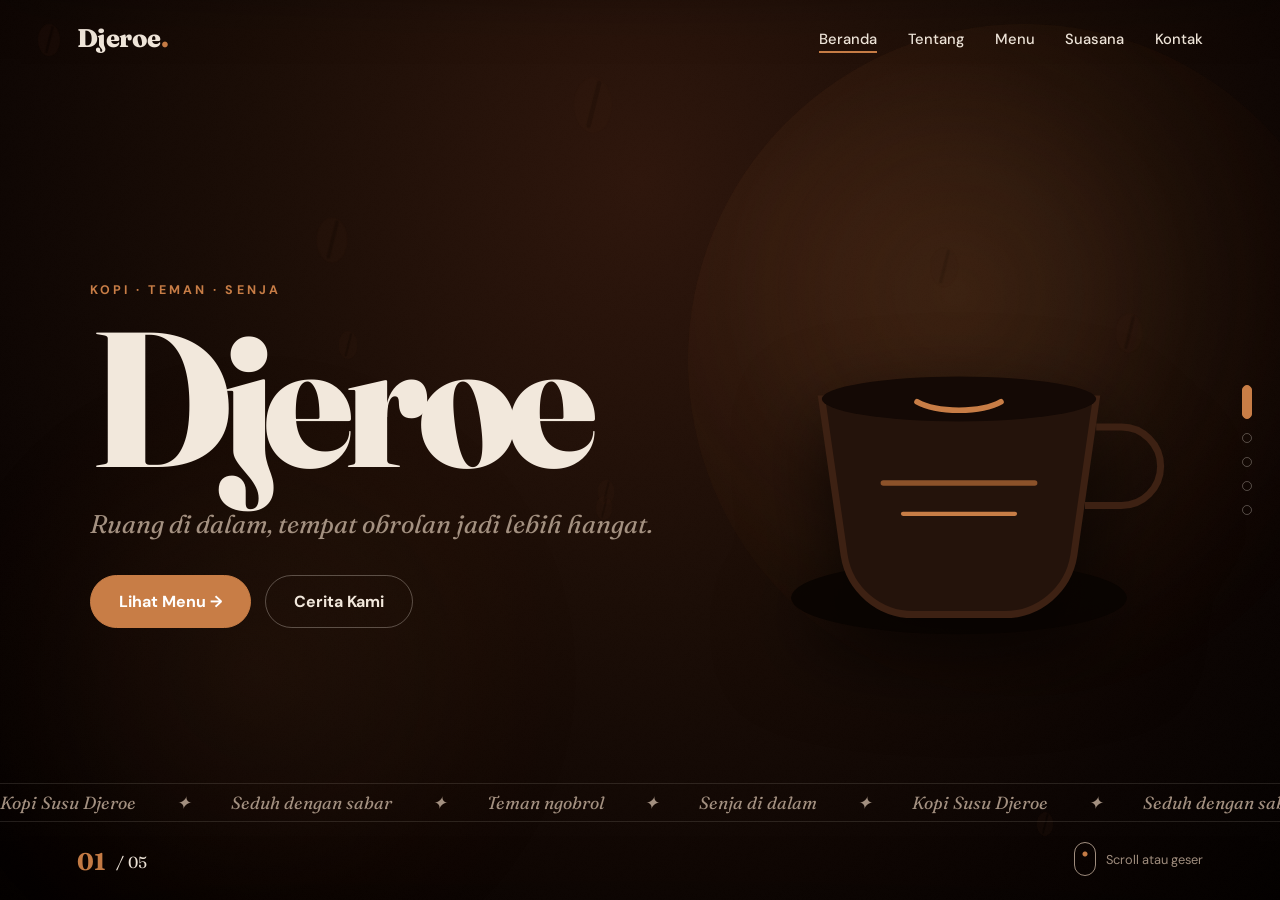
==== commit bd0fa9fc: "Perf: modularize architecture into assets/css and assets/js, optimize GPU/CPU rendering, and impleme" ====
--- a/index.html
+++ b/index.html
@@ -12,1550 +12,11 @@
   <!-- Typography -->
   <link href="https://fonts.googleapis.com/css2?family=Fraunces:ital,opsz,wght@0,9..144,500;0,9..144,800;1,9..144,500&family=DM+Sans:wght@400;500;700&display=swap" rel="stylesheet">
 
-  <style>
-    /* ==========================================================================
-       1. Design Tokens & Root Variables
-       ========================================================================== */
-    :root {
-      --bg: #120804;
-      --bg-gradient: radial-gradient(ellipse at 50% 20%, #2f170d 0%, #1c0e07 42%, #0c0503 78%, #050201 100%);
-      --fg: #f2e8dc;
-      --muted: #a39080;
-      --card: rgba(30, 16, 10, 0.65);
-      --card-hover: rgba(42, 22, 14, 0.85);
-      --accent: #c87d46;
-      --accent2: #8c522a;
-      --line: rgba(242, 232, 220, 0.12);
-      --line-strong: rgba(242, 232, 220, 0.22);
-      --e: cubic-bezier(.22, 1, .36, 1);
-      --serif: 'Fraunces', Georgia, serif;
-      --sans: 'DM Sans', system-ui, -apple-system, sans-serif;
-      box-sizing: border-box;
-      color-scheme: dark;
-    }
-
-    *, *::before, *::after {
-      box-sizing: inherit;
-      margin: 0;
-      padding: 0;
-      -webkit-tap-highlight-color: transparent;
-    }
-
-    /* ==========================================================================
-       2. Global Reset & Base Typography
-       ========================================================================== */
-    html, body {
-      height: 100%;
-      overflow: hidden;
-    }
-
-    body {
-      background: var(--bg-gradient) fixed;
-      color: var(--fg);
-      font-family: var(--sans);
-      min-height: 100%;
-      -webkit-font-smoothing: antialiased;
-      -moz-osx-font-smoothing: grayscale;
-    }
-
-    a, button {
-      color: inherit;
-      font: inherit;
-      background: none;
-      border: 0;
-      cursor: pointer;
-      text-decoration: none;
-      outline: none;
-      -webkit-tap-highlight-color: transparent;
-    }
-
-    button:focus, a:focus, input:focus {
-      outline: none;
-    }
-
-    @media (hover: hover) {
-      body, a, button {
-        cursor: none;
-      }
-    }
-
-    /* ==========================================================================
-       3. Ambient Background & Stage Effects
-       ========================================================================== */
-    .stage {
-      position: fixed;
-      inset: 0;
-      overflow: hidden;
-      z-index: 0;
-      pointer-events: none;
-    }
-
-    .orb {
-      position: absolute;
-      left: 50%;
-      top: 50%;
-      width: 75vmax;
-      height: 75vmax;
-      margin: -37.5vmax 0 0 -37.5vmax;
-      border-radius: 50%;
-      background: radial-gradient(circle at 35% 35%, rgba(200, 125, 70, 0.22), rgba(140, 82, 42, 0.14) 50%, transparent 72%);
-      opacity: .5;
-      filter: blur(40px);
-      transform: translate(var(--ox, 30vw), var(--oy, -10vh)) scale(var(--os, .7));
-      transition: transform 1.4s var(--e);
-      will-change: transform;
-    }
-
-    .orb.b {
-      opacity: .3;
-      background: radial-gradient(circle, rgba(140, 82, 42, 0.18), transparent 65%);
-      width: 50vmax;
-      height: 50vmax;
-      margin: -25vmax 0 0 -25vmax;
-      transform: translate(var(--bx, -30vw), var(--by, 25vh)) scale(var(--bs, 1));
-    }
-
-    .bean {
-      position: absolute;
-      width: 26px;
-      height: 38px;
-      border-radius: 50%;
-      background: #381d11;
-      opacity: .18;
-      animation: fl 9s ease-in-out infinite;
-      will-change: transform;
-    }
-
-    .bean::after {
-      content: "";
-      position: absolute;
-      left: 46%;
-      top: 6%;
-      width: 3px;
-      height: 88%;
-      background: #140804;
-      border-radius: 3px;
-      transform: rotate(14deg);
-    }
-
-    @keyframes fl {
-      50% { transform: translateY(-28px) rotate(40deg); }
-    }
-
-    .grain {
-      position: fixed;
-      inset: 0;
-      z-index: 1;
-      pointer-events: none;
-      opacity: .05;
-      contain: strict;
-      background-image: url("data:image/svg+xml,%3Csvg xmlns='http://www.w3.org/2000/svg' width='120' height='120'%3E%3Cfilter id='n'%3E%3CfeTurbulence baseFrequency='.9'/%3E%3C/filter%3E%3Crect width='120' height='120' filter='url(%23n)'/%3E%3C/svg%3E");
-    }
-
-    /* ==========================================================================
-       4. Global Header & Fixed Navigation Controls
-       ========================================================================== */
-    header {
-      position: fixed;
-      top: 0;
-      left: 0;
-      right: 0;
-      z-index: 20;
-      display: flex;
-      justify-content: space-between;
-      align-items: center;
-      padding: calc(22px + env(safe-area-inset-top, 0px)) 6vw 0;
-    }
-
-    .logo {
-      font-family: var(--serif);
-      font-weight: 800;
-      font-size: 1.6rem;
-      letter-spacing: -.02em;
-    }
-
-    .logo i {
-      color: var(--accent);
-      font-style: normal;
-    }
-
-    nav {
-      display: flex;
-      gap: clamp(12px, 2.4vw, 34px);
-    }
-
-    nav button {
-      position: relative;
-      font-weight: 500;
-      font-size: .92rem;
-      padding: 6px 0;
-      overflow: hidden;
-      height: 30px;
-    }
-
-    nav button span {
-      display: block;
-      transition: transform .45s var(--e);
-    }
-
-    nav button span + span {
-      position: absolute;
-      left: 0;
-      top: 100%;
-      color: var(--accent);
-    }
-
-    nav button:hover span {
-      transform: translateY(-100%);
-    }
-
-    nav button.on::after {
-      content: "";
-      position: absolute;
-      left: 0;
-      bottom: 0;
-      height: 2px;
-      width: 100%;
-      background: var(--accent);
-      animation: ul .6s var(--e);
-    }
-
-    @keyframes ul {
-      from { transform: scaleX(0); transform-origin: left; }
-    }
-
-    .side {
-      position: fixed;
-      right: 2.2vw;
-      top: 50%;
-      transform: translateY(-50%);
-      z-index: 20;
-      display: flex;
-      flex-direction: column;
-      gap: 14px;
-    }
-
-    .side button {
-      width: 10px;
-      height: 10px;
-      border-radius: 50%;
-      border: 1.5px solid rgba(242, 232, 220, 0.3);
-      transition: .4s var(--e);
-    }
-
-    .side button:hover {
-      transform: scale(1.6);
-      background: var(--accent);
-      border-color: var(--accent);
-    }
-
-    .side button.on {
-      height: 34px;
-      border-radius: 8px;
-      background: var(--accent);
-      border-color: var(--accent);
-    }
-
-    .count {
-      position: fixed;
-      left: 6vw;
-      bottom: calc(24px + env(safe-area-inset-bottom, 0px));
-      z-index: 20;
-      font-family: var(--serif);
-      font-size: 1rem;
-      display: flex;
-      gap: 10px;
-      align-items: center;
-    }
-
-    .count b {
-      font-size: 1.5rem;
-      color: var(--accent);
-    }
-
-    .hint {
-      position: fixed;
-      right: 6vw;
-      bottom: calc(24px + env(safe-area-inset-bottom, 0px));
-      z-index: 20;
-      font-size: .8rem;
-      color: var(--muted);
-      display: flex;
-      gap: 10px;
-      align-items: center;
-    }
-
-    .hint::before {
-      content: "";
-      width: 22px;
-      height: 34px;
-      border: 1.5px solid var(--muted);
-      border-radius: 12px;
-      background: radial-gradient(circle, var(--accent) 2px, transparent 3px) 50% 8px / 100% 6px no-repeat;
-      animation: sc 1.6s infinite;
-    }
-
-    @keyframes sc {
-      50% { background-position: 50% 18px; }
-    }
-
-    .marq {
-      position: fixed;
-      left: 0;
-      right: 0;
-      bottom: 78px;
-      z-index: 11;
-      overflow: hidden;
-      border-block: 1px solid var(--line);
-      padding: 8px 0;
-      font-family: var(--serif);
-      font-style: italic;
-      font-size: 1.1rem;
-      color: var(--muted);
-      transition: opacity .5s;
-      opacity: 0;
-      pointer-events: none;
-    }
-
-    body[data-s="0"] .marq {
-      opacity: 1;
-    }
-
-    .marq div {
-      display: flex;
-      width: max-content;
-      gap: 2.5rem;
-      animation: mq 22s linear infinite;
-    }
-
-    @keyframes mq {
-      to { transform: translateX(-50%); }
-    }
-
-    /* ==========================================================================
-       5. Page Transition Wipe & Initial Preloader
-       ========================================================================== */
-    .wipe {
-      position: fixed;
-      inset: 0;
-      z-index: 70;
-      background: radial-gradient(circle at center, #ffffff 0%, #fbf8f3 85%, #f5eee3 100%);
-      transform: translateY(101%);
-      pointer-events: none;
-      display: flex;
-      align-items: center;
-      justify-content: center;
-      box-shadow: 0 0 60px rgba(0, 0, 0, .35);
-      will-change: transform;
-    }
-
-    .wipe.run {
-      animation: wipe .8s cubic-bezier(.76, 0, .24, 1);
-    }
-
-    @keyframes wipe {
-      0% { transform: translateY(101%); }
-      40%, 60% { transform: translateY(0); }
-      100% { transform: translateY(-101%); }
-    }
-
-    .wipe-logo {
-      font-family: var(--serif);
-      font-weight: 800;
-      font-size: clamp(3.8rem, 12vw, 9rem);
-      line-height: .95;
-      letter-spacing: -.03em;
-      color: #241209;
-      display: inline-flex;
-      align-items: baseline;
-    }
-
-    .wipe-logo i {
-      color: var(--accent);
-      font-style: normal;
-      margin-left: 3px;
-    }
-
-    .wipe.run .wipe-logo {
-      animation: wipeText .8s cubic-bezier(.16, 1, .3, 1);
-    }
-
-    @keyframes wipeText {
-      0% { opacity: 0; transform: scale(.92) translateY(24px); }
-      40%, 60% { opacity: 1; transform: scale(1) translateY(0); }
-      100% { opacity: 0; transform: scale(1.04) translateY(-24px); }
-    }
-
-    .preloader {
-      position: fixed;
-      inset: 0;
-      z-index: 90;
-      background: radial-gradient(circle at center, #ffffff 0%, #fbf8f3 85%, #f5eee3 100%);
-      display: flex;
-      align-items: center;
-      justify-content: center;
-      box-shadow: 0 0 60px rgba(0, 0, 0, .35);
-      will-change: transform;
-      transform: translateY(0);
-      transition: transform .85s cubic-bezier(.76, 0, .24, 1);
-    }
-
-    .preloader.done {
-      transform: translateY(-101%);
-      pointer-events: none;
-    }
-
-    .preloader-content {
-      display: flex;
-      flex-direction: column;
-      align-items: center;
-      justify-content: center;
-      will-change: transform, opacity;
-      transition: transform .85s cubic-bezier(.16, 1, .3, 1), opacity .45s ease;
-    }
-
-    .preloader.done .preloader-content {
-      opacity: 0;
-      transform: scale(1.04) translateY(-24px);
-    }
-
-    .preloader-meta {
-      display: flex;
-      align-items: center;
-      gap: 16px;
-      margin-top: clamp(20px, 4vh, 32px);
-    }
-
-    .preloader-track {
-      width: clamp(120px, 28vw, 180px);
-      height: 3px;
-      background: rgba(36, 18, 9, 0.08);
-      border-radius: 99px;
-      overflow: hidden;
-    }
-
-    .preloader-bar {
-      width: 0%;
-      height: 100%;
-      background: linear-gradient(90deg, var(--accent2), var(--accent));
-      border-radius: 99px;
-      transition: width .12s cubic-bezier(.22, 1, .36, 1);
-    }
-
-    .preloader-pct {
-      font-family: var(--sans);
-      font-size: clamp(.85rem, 2vw, .95rem);
-      font-weight: 700;
-      letter-spacing: .08em;
-      color: #6b4a35;
-      min-width: 54px;
-      white-space: nowrap;
-      text-align: left;
-      font-variant-numeric: tabular-nums;
-    }
-
-    /* ==========================================================================
-       6. Main Scenes Layout & Staggered Reveal
-       ========================================================================== */
-    main {
-      position: fixed;
-      inset: 0;
-      z-index: 10;
-    }
-
-    .scene {
-      position: absolute;
-      inset: 0;
-      display: flex;
-      flex-direction: column;
-      padding: 90px 7vw 80px;
-      overflow-y: auto;
-      pointer-events: none;
-      scrollbar-width: thin;
-      contain: layout style;
-    }
-
-    .scene::-webkit-scrollbar {
-      width: 6px;
-    }
-
-    .scene::-webkit-scrollbar-thumb {
-      background: rgba(242, 232, 220, 0.15);
-      border-radius: 99px;
-    }
-
-    .scene::-webkit-scrollbar-thumb:hover {
-      background: var(--accent);
-    }
-
-    .scene.active {
-      pointer-events: auto;
-    }
-
-    [data-a] {
-      transition: opacity .45s, transform .5s var(--e);
-      opacity: 0;
-      transform: translateY(50px);
-    }
-
-    .scene.before [data-a] {
-      transform: translateY(-50px);
-    }
-
-    .scene.active [data-a] {
-      opacity: 1;
-      transform: none;
-      transition: opacity .8s var(--e), transform 1s var(--e);
-      transition-delay: calc(var(--i, 0) * 85ms + 380ms);
-    }
-
-    .wrap {
-      width: 100%;
-      max-width: 1200px;
-      margin: auto;
-    }
-
-    .kick {
-      font-size: .78rem;
-      letter-spacing: .25em;
-      text-transform: uppercase;
-      color: var(--accent);
-      font-weight: 700;
-      margin-bottom: 14px;
-    }
-
-    h2 {
-      font-family: var(--serif);
-      font-weight: 800;
-      font-size: clamp(2.2rem, 5.6vw, 4.8rem);
-      line-height: 1;
-      letter-spacing: -.03em;
-      margin-bottom: 22px;
-    }
-
-    h2 em {
-      color: var(--accent);
-      font-weight: 500;
-    }
-
-    p {
-      color: var(--muted);
-      line-height: 1.7;
-      max-width: 52ch;
-    }
-
-    /* ==========================================================================
-       7. Hero Section (Scene 01)
-       ========================================================================== */
-    .hero {
-      display: grid;
-      grid-template-columns: 1.3fr 1fr;
-      gap: 3vw;
-      align-items: center;
-    }
-
-    .title {
-      font-family: var(--serif);
-      font-weight: 800;
-      font-size: clamp(4.2rem, 15vw, 12.5rem);
-      line-height: .9;
-      letter-spacing: -.05em;
-      display: flex;
-      flex-wrap: wrap;
-    }
-
-    .title .letter {
-      position: relative;
-      display: inline-block;
-      cursor: pointer;
-      color: inherit;
-      will-change: transform, color;
-    }
-
-    /* Buffer hitbox transparan agar kursor tidak lepas saat huruf terangkat */
-    .title .letter::after {
-      content: "";
-      position: absolute;
-      inset: -22px -8px;
-      z-index: 1;
-    }
-
-    .title .char {
-      display: inline-block;
-      font-style: normal;
-      color: inherit;
-      transition: transform .4s var(--e), color .3s ease;
-      will-change: transform, color;
-      position: relative;
-      z-index: 2;
-      pointer-events: none;
-    }
-
-    /* Animasi gelombang otomatis berulang saat idle */
-    .scene.active .title .letter {
-      animation: titleLetterWave 4.2s var(--e) infinite;
-      animation-delay: calc(var(--li, 0) * .09s + .38s);
-    }
-
-    @keyframes titleLetterWave {
-      0% { transform: translateY(0) rotate(0deg); color: inherit; }
-      8% { transform: translateY(-.14em) rotate(-6deg); color: var(--accent); }
-      15% { transform: translateY(.02em) rotate(1.5deg); color: var(--accent); }
-      22% { transform: translateY(0) rotate(0deg); color: inherit; }
-      100% { transform: translateY(0) rotate(0deg); color: inherit; }
-    }
-
-    /* Hover sangat mulus: hentikan sementara wave pada huruf & angkat dengan transisi CSS murni */
-    .title .letter:hover {
-      animation-play-state: paused;
-    }
-
-    .title .letter:hover .char {
-      transform: translateY(-.15em) rotate(-6deg);
-      color: var(--accent);
-    }
-
-    .sub {
-      font-family: var(--serif);
-      font-style: italic;
-      font-size: clamp(1.1rem, 2vw, 1.6rem);
-      margin: 18px 0 28px;
-      color: var(--muted);
-    }
-
-    .btns {
-      display: flex;
-      gap: 14px;
-      flex-wrap: wrap;
-    }
-
-    .btn {
-      position: relative;
-      display: inline-flex;
-      align-items: center;
-      gap: 10px;
-      padding: 15px 28px;
-      border-radius: 99px;
-      font-weight: 700;
-      border: 1.5px solid rgba(242, 232, 220, 0.3);
-      overflow: hidden;
-      isolation: isolate;
-      transition: color .4s, transform .3s var(--e), border-color .3s;
-    }
-
-    .btn::before {
-      content: "";
-      position: absolute;
-      inset: 0;
-      background: var(--accent);
-      transform: translateY(101%);
-      transition: transform .5s var(--e);
-      z-index: -1;
-      border-radius: 50% 50% 0 0 / 40% 40% 0 0;
-    }
-
-    .btn:hover {
-      color: #fff;
-      border-color: var(--accent);
-    }
-
-    .btn:hover::before {
-      transform: none;
-      border-radius: 0;
-    }
-
-    .btn.fill {
-      background: var(--accent);
-      color: #fff;
-      border-color: var(--accent);
-    }
-
-    .btn.fill::before {
-      background: #261208;
-    }
-
-    .btn.fill:hover {
-      color: #f2e8dc;
-      border-color: #8c522a;
-    }
-
-    .btn.fill:hover::before {
-      transform: none;
-      border-radius: 0;
-    }
-
-    .cup {
-      width: min(34vw, 420px);
-      justify-self: center;
-      animation: bob 5s ease-in-out infinite;
-      filter: drop-shadow(0 30px 40px rgba(0, 0, 0, .65));
-      will-change: transform;
-    }
-
-    @keyframes bob {
-      50% { transform: translateY(-16px) rotate(2deg); }
-    }
-
-    .steam path {
-      stroke: var(--muted);
-      stroke-width: 5;
-      fill: none;
-      stroke-linecap: round;
-      opacity: 0;
-      stroke-dasharray: 60;
-      animation: st 3.2s infinite;
-    }
-
-    .steam path:nth-child(2) { animation-delay: .8s; }
-    .steam path:nth-child(3) { animation-delay: 1.6s; }
-
-    @keyframes st {
-      0% { stroke-dashoffset: 60; opacity: 0; }
-      40% { opacity: .5; }
-      100% { stroke-dashoffset: -60; opacity: 0; transform: translateY(-20px); }
-    }
-
-    /* ==========================================================================
-       8. About Section (Scene 02)
-       ========================================================================== */
-    .about {
-      display: grid;
-      grid-template-columns: 1.1fr 1fr;
-      gap: 5vw;
-      align-items: center;
-    }
-
-    .stats {
-      display: grid;
-      gap: 14px;
-    }
-
-    .stat {
-      display: flex;
-      align-items: baseline;
-      gap: 18px;
-      padding: 20px 26px;
-      border-radius: 22px;
-      background: var(--card);
-      border: 1px solid var(--line);
-      backdrop-filter: blur(10px);
-      transition: transform .5s var(--e), border-color .3s, background .3s;
-    }
-
-    .stat:hover {
-      transform: translateX(14px) scale(1.02);
-      border-color: var(--accent);
-      background: var(--card-hover);
-    }
-
-    .stat b {
-      font-family: var(--serif);
-      font-size: clamp(2.4rem, 5vw, 3.8rem);
-      color: var(--accent);
-      min-width: 2.3ch;
-    }
-
-    .stat span {
-      color: var(--muted);
-    }
-
-    /* ==========================================================================
-       9. Menu Catalog Section (Scene 03)
-       ========================================================================== */
-    .menu-toolbar {
-      display: flex;
-      justify-content: space-between;
-      align-items: center;
-      gap: 16px;
-      margin-bottom: 16px;
-      flex-wrap: wrap;
-    }
-
-    .tabs {
-      display: flex;
-      gap: 8px;
-      flex-wrap: wrap;
-    }
-
-    .tab {
-      padding: 9px 20px;
-      border-radius: 99px;
-      border: 1px solid var(--line);
-      background: rgba(24, 12, 7, 0.5);
-      color: var(--muted);
-      font-weight: 500;
-      font-size: .92rem;
-      transition: .35s var(--e);
-      display: inline-flex;
-      align-items: center;
-      gap: 6px;
-    }
-
-    .tab:hover {
-      border-color: var(--accent);
-      color: var(--fg);
-      transform: translateY(-2px);
-    }
-
-    .tab.on {
-      background: var(--fg);
-      color: #140804;
-      border-color: var(--fg);
-      font-weight: 700;
-    }
-
-    .tab.tab-all.on {
-      background: var(--accent);
-      color: #fff;
-      border-color: var(--accent);
-      box-shadow: 0 6px 20px -4px rgba(200, 125, 70, 0.45);
-    }
-
-    .menu-search-wrap {
-      position: relative;
-      flex: 1;
-      min-width: 220px;
-      max-width: 320px;
-    }
-
-    .menu-search-wrap input {
-      width: 100%;
-      padding: 9px 36px 9px 36px;
-      border-radius: 99px;
-      border: 1.5px solid var(--line);
-      background: rgba(24, 12, 7, 0.7);
-      color: var(--fg);
-      font-family: var(--sans);
-      font-size: .88rem;
-      outline: none;
-      transition: border-color .3s, box-shadow .3s;
-    }
-
-    .menu-search-wrap input:focus {
-      border-color: var(--accent);
-      box-shadow: 0 0 0 3px rgba(200, 125, 70, 0.25);
-    }
-
-    .menu-search-wrap input::placeholder {
-      color: var(--muted);
-      opacity: .7;
-    }
-
-    .menu-search-icon {
-      position: absolute;
-      left: 13px;
-      top: 50%;
-      transform: translateY(-50%);
-      opacity: .5;
-      pointer-events: none;
-      font-size: .85rem;
-    }
-
-    .menu-search-clear {
-      position: absolute;
-      right: 10px;
-      top: 50%;
-      transform: translateY(-50%);
-      width: 20px;
-      height: 20px;
-      border-radius: 50%;
-      background: rgba(242, 232, 220, 0.15);
-      color: var(--muted);
-      display: grid;
-      place-items: center;
-      font-size: .7rem;
-      cursor: pointer;
-      border: 0;
-      transition: .2s;
-    }
-
-    .menu-search-clear:hover {
-      background: var(--accent);
-      color: #fff;
-    }
-
-    .menu-meta {
-      display: flex;
-      justify-content: space-between;
-      align-items: center;
-      gap: 10px;
-      margin-bottom: 20px;
-      font-size: .85rem;
-      color: var(--muted);
-      flex-wrap: wrap;
-    }
-
-    .menu-meta b {
-      color: var(--accent);
-    }
-
-    .grid {
-      display: grid;
-      grid-template-columns: repeat(auto-fit, minmax(250px, 1fr));
-      gap: 20px;
-      perspective: 1000px;
-    }
-
-    .card {
-      position: relative;
-      padding: 14px;
-      border-radius: 24px;
-      background: var(--card);
-      border: 1px solid var(--line);
-      backdrop-filter: blur(12px);
-      transform: rotateX(var(--rx, 0)) rotateY(var(--ry, 0));
-      transition: transform .25s, border-color .3s, box-shadow .4s, background .3s;
-      animation: pop .6s var(--e) backwards;
-      animation-delay: calc(var(--n) * 35ms);
-      display: flex;
-      flex-direction: column;
-      overflow: hidden;
-      contain: layout style;
-    }
-
-    .card:hover {
-      background: var(--card-hover);
-      border-color: var(--accent);
-      box-shadow: 0 24px 50px -15px rgba(200, 125, 70, 0.25);
-      transform: translateY(-6px);
-    }
-
-    @keyframes pop {
-      from { opacity: 0; transform: translateY(24px) scale(.95); }
-    }
-
-    .card-img-wrap {
-      position: relative;
-      width: 100%;
-      height: 165px;
-      border-radius: 18px;
-      overflow: hidden;
-      background: #180b06;
-      margin-bottom: 14px;
-    }
-
-    .card-img {
-      width: 100%;
-      height: 100%;
-      object-fit: cover;
-      display: block;
-      transition: transform .6s var(--e);
-    }
-
-    .card:hover .card-img {
-      transform: scale(1.08);
-    }
-
-    .card-img-fallback {
-      width: 100%;
-      height: 100%;
-      display: grid;
-      place-items: center;
-      font-size: 3rem;
-      background: linear-gradient(135deg, rgba(46, 23, 13, 0.9), rgba(20, 10, 5, 0.95));
-    }
-
-    .card-cat-badge {
-      position: absolute;
-      top: 10px;
-      left: 10px;
-      z-index: 2;
-      font-size: .68rem;
-      font-weight: 700;
-      letter-spacing: .08em;
-      text-transform: uppercase;
-      padding: 5px 12px;
-      border-radius: 99px;
-      background: rgba(14, 7, 4, .82);
-      color: var(--fg);
-      border: 1px solid rgba(242, 232, 220, .15);
-      backdrop-filter: blur(6px);
-    }
-
-    .card-tag-floating {
-      position: absolute;
-      top: 10px;
-      right: 10px;
-      z-index: 2;
-      font-size: .68rem;
-      font-weight: 700;
-      letter-spacing: .06em;
-      text-transform: uppercase;
-      padding: 5px 10px;
-      border-radius: 8px;
-      backdrop-filter: blur(6px);
-    }
-
-    .card-tag-floating.signature {
-      background: rgba(200, 125, 70, 0.9);
-      color: #fff;
-      box-shadow: 0 4px 12px rgba(200, 125, 70, .35);
-    }
-
-    .card-tag-floating.favorit {
-      background: rgba(140, 82, 42, 0.92);
-      color: #f2e8dc;
-      box-shadow: 0 4px 12px rgba(140, 82, 42, .35);
-    }
-
-    .card-tag-floating.klasik {
-      background: rgba(28, 14, 8, .9);
-      color: #d4c4b4;
-      border: 1px solid rgba(242, 232, 220, .15);
-    }
-
-    .card-content {
-      display: flex;
-      flex-direction: column;
-      flex: 1;
-      padding: 0 6px 6px;
-    }
-
-    .card h3 {
-      font-family: var(--serif);
-      font-size: 1.22rem;
-      margin-bottom: 6px;
-      line-height: 1.25;
-    }
-
-    .card small {
-      color: var(--muted);
-      line-height: 1.5;
-      display: block;
-      margin-bottom: 14px;
-      flex: 1;
-    }
-
-    .card-foot {
-      display: flex;
-      justify-content: space-between;
-      align-items: center;
-      margin-top: auto;
-      gap: 10px;
-      padding-top: 10px;
-      border-top: 1px solid var(--line);
-    }
-
-    .card-price {
-      color: var(--accent);
-      font-size: 1.18rem;
-      font-weight: 700;
-    }
-
-    .card-note-tag {
-      font-size: .75rem;
-      color: var(--muted);
-      background: rgba(242, 232, 220, 0.08);
-      padding: 3px 8px;
-      border-radius: 6px;
-      font-weight: 500;
-    }
-
-    .menu-empty {
-      grid-column: 1 / -1;
-      text-align: center;
-      padding: 48px 24px;
-      background: var(--card);
-      border-radius: 24px;
-      border: 1px dashed var(--line);
-    }
-
-    .menu-empty p {
-      margin: 0 auto 16px;
-      color: var(--muted);
-    }
-
-    .btn-reset {
-      display: inline-flex;
-      padding: 9px 20px;
-      border-radius: 99px;
-      background: var(--accent);
-      color: #fff;
-      font-weight: 700;
-      font-size: .85rem;
-    }
-
-    /* ==========================================================================
-       10. Ambiance Section (Scene 04)
-       ========================================================================== */
-    .panels {
-      display: flex;
-      gap: 14px;
-      height: min(52vh, 440px);
-    }
-
-    .panel {
-      flex: 1;
-      position: relative;
-      border-radius: 28px;
-      overflow: hidden;
-      padding: 26px;
-      display: flex;
-      flex-direction: column;
-      justify-content: flex-end;
-      color: #fff;
-      background: linear-gradient(160deg, var(--c1), var(--c2));
-      border: 1px solid var(--line);
-      transition: flex .8s var(--e), border-color .4s;
-      text-align: left;
-      cursor: pointer;
-      isolation: isolate;
-      contain: layout style;
-    }
-
-    .panel:hover, .panel.open {
-      flex: 3.4;
-      border-color: var(--accent);
-    }
-
-    .panel-bg {
-      position: absolute;
-      inset: 0;
-      width: 100%;
-      height: 100%;
-      object-fit: cover;
-      z-index: -2;
-      transition: transform 1s var(--e), filter .8s var(--e);
-      filter: brightness(.62) contrast(1.05) saturate(1.1);
-      transform: scale(1.02);
-      will-change: transform;
-    }
-
-    .panel:hover .panel-bg, .panel.open .panel-bg {
-      transform: scale(1.08);
-      filter: brightness(.75) contrast(1.08) saturate(1.15);
-    }
-
-    .panel-overlay {
-      position: absolute;
-      inset: 0;
-      z-index: -1;
-      background: linear-gradient(180deg, rgba(14, 6, 3, 0.3) 0%, rgba(14, 6, 3, 0.55) 45%, rgba(10, 4, 2, 0.92) 100%);
-      transition: background .6s var(--e);
-    }
-
-    .panel:hover .panel-overlay, .panel.open .panel-overlay {
-      background: linear-gradient(180deg, rgba(14, 6, 3, 0.18) 0%, rgba(14, 6, 3, 0.4) 40%, rgba(8, 3, 1, 0.86) 100%);
-    }
-
-    .panel .no {
-      position: absolute;
-      top: 18px;
-      left: 24px;
-      font-family: var(--serif);
-      font-size: 3.4rem;
-      opacity: .65;
-      color: rgba(242, 232, 220, 0.85);
-      text-shadow: 0 4px 16px rgba(0, 0, 0, 0.7);
-      transition: .6s var(--e);
-      z-index: 1;
-    }
-
-    .panel:hover .no, .panel.open .no {
-      opacity: 1;
-      transform: scale(1.15) translateX(8px);
-      color: var(--accent);
-    }
-
-    .panel-body {
-      position: relative;
-      z-index: 1;
-    }
-
-    .panel h3 {
-      font-family: var(--serif);
-      font-size: 1.5rem;
-      white-space: nowrap;
-      text-shadow: 0 2px 10px rgba(0, 0, 0, 0.8);
-    }
-
-    .panel p {
-      color: rgba(242, 232, 220, .9);
-      text-shadow: 0 2px 8px rgba(0, 0, 0, 0.8);
-      max-height: 0;
-      opacity: 0;
-      overflow: hidden;
-      transition: .7s var(--e);
-    }
-
-    .panel:hover p, .panel.open p {
-      max-height: 130px;
-      opacity: 1;
-      margin-top: 8px;
-    }
-
-    .panel-close-hint {
-      display: none;
-    }
-
-    .panel::after {
-      content: "";
-      position: absolute;
-      width: 220px;
-      height: 220px;
-      border-radius: 50%;
-      right: -60px;
-      top: -60px;
-      background: radial-gradient(circle, rgba(200, 125, 70, .25), transparent 70%);
-      transition: transform .9s var(--e);
-      z-index: 0;
-      pointer-events: none;
-    }
-
-    .panel:hover::after, .panel.open::after {
-      transform: scale(2.4);
-    }
-
-    /* ==========================================================================
-       11. Contact Section (Scene 05)
-       ========================================================================== */
-    .contact {
-      display: grid;
-      grid-template-columns: 1fr 1.1fr;
-      gap: 5vw;
-      align-items: center;
-    }
-
-    .links a {
-      display: flex;
-      justify-content: space-between;
-      align-items: center;
-      padding: 20px 0;
-      border-bottom: 1px solid var(--line);
-      font-family: var(--serif);
-      font-size: clamp(1.2rem, 2.6vw, 1.95rem);
-      text-decoration: none;
-      position: relative;
-      transition: color .3s;
-    }
-
-    .links a::after {
-      content: "";
-      position: absolute;
-      left: 0;
-      bottom: -1px;
-      width: 0%;
-      height: 1.5px;
-      background: var(--accent);
-      transition: width .45s var(--e);
-    }
-
-    .links a:hover {
-      color: var(--accent);
-    }
-
-    .links a:hover::after {
-      width: 100%;
-    }
-
-    .link-item-left {
-      display: inline-flex;
-      align-items: center;
-      gap: 16px;
-      transition: transform .4s var(--e);
-      will-change: transform;
-    }
-
-    .links a:hover .link-item-left {
-      transform: translateX(10px);
-    }
-
-    .link-icon {
-      display: inline-flex;
-      align-items: center;
-      justify-content: center;
-      width: 44px;
-      height: 44px;
-      border-radius: 50%;
-      background: rgba(200, 125, 70, 0.12);
-      border: 1.5px solid rgba(200, 125, 70, 0.3);
-      color: var(--accent);
-      flex-shrink: 0;
-      transition: background .35s var(--e), border-color .35s var(--e), transform .35s var(--e), color .35s;
-    }
-
-    .link-icon svg {
-      width: 20px;
-      height: 20px;
-      display: block;
-    }
-
-    .links a:hover .link-icon {
-      background: var(--accent);
-      color: #fff;
-      border-color: var(--accent);
-      transform: scale(1.1) rotate(-6deg);
-    }
-
-    .link-label {
-      line-height: 1.2;
-    }
-
-    .links a i {
-      font-style: normal;
-      font-size: 1.6rem;
-      color: var(--accent);
-      display: inline-block;
-      transition: transform .45s var(--e);
-      will-change: transform;
-    }
-
-    .links a:hover i {
-      transform: translateX(6px) rotate(-45deg);
-    }
-
-    .hours {
-      display: flex;
-      gap: 10px;
-      flex-wrap: wrap;
-      margin-top: 22px;
-    }
-
-    .hours div {
-      padding: 8px 16px;
-      border-radius: 99px;
-      border: 1px solid var(--line);
-      background: rgba(24, 12, 7, 0.5);
-      font-size: .85rem;
-      transition: .3s;
-    }
-
-    .hours div:hover {
-      background: var(--accent);
-      color: #fff;
-      border-color: var(--accent);
-      transform: translateY(-3px);
-    }
-
-    /* ==========================================================================
-       12. Interactive Custom Cursor
-       ========================================================================== */
-    .cur, .ring {
-      position: fixed;
-      left: 0;
-      top: 0;
-      pointer-events: none;
-      z-index: 100;
-      border-radius: 50%;
-      display: none;
-      will-change: transform;
-    }
-
-    @media (hover: hover) {
-      .cur, .ring {
-        display: block;
-      }
-    }
-
-    .cur {
-      width: 8px;
-      height: 8px;
-      margin: -4px;
-      background: var(--accent);
-    }
-
-    .ring {
-      width: 38px;
-      height: 38px;
-      margin: -19px;
-      border: 1.5px solid var(--accent);
-      transition: width .35s var(--e), height .35s var(--e), margin .35s var(--e), background .3s;
-    }
-
-    .ring.h {
-      width: 72px;
-      height: 72px;
-      margin: -36px;
-      background: rgba(200, 125, 70, 0.18);
-    }
-
-    /* ==========================================================================
-       13. Responsive Breakpoints & Accessibility
-       ========================================================================== */
-    @media (max-width: 820px) {
-      /* Navbar Mobile (Ukuran diperkecil, tidak bug saat di-klik di HP/touchscreen) */
-      header {
-        padding: calc(10px + env(safe-area-inset-top, 0px)) 4vw 0;
-        gap: 6px;
-        align-items: center;
-      }
-      .logo {
-        font-size: 1.15rem;
-        flex-shrink: 0;
-      }
-      nav {
-        display: flex;
-        gap: 2px;
-        align-items: center;
-        overflow-x: auto;
-        -webkit-overflow-scrolling: touch;
-        scrollbar-width: none;
-        max-width: calc(100% - 70px);
-        flex-wrap: nowrap;
-      }
-      nav::-webkit-scrollbar {
-        display: none;
-      }
-      nav button {
-        font-size: .7rem;
-        font-weight: 500;
-        padding: 3px 5px;
-        height: 24px;
-        white-space: nowrap;
-        flex-shrink: 0;
-        border-radius: 6px;
-      }
-      /* Cegah bug teks menumpuk/dobel di mobile saat disentuh */
-      nav button span + span {
-        display: none !important;
-      }
-      nav button:hover span {
-        transform: none !important;
-      }
-      nav button.on {
-        color: var(--accent);
-        font-weight: 700;
-      }
-      nav button.on::after {
-        height: 1.5px;
-        bottom: 1px;
-      }
-
-      .hero, .about, .contact { grid-template-columns: 1fr; }
-      .cup { width: 44vw; order: -1; }
-      .side { display: none; }
-      .hint { display: none; }
-      .count { left: 4vw; bottom: calc(14px + env(safe-area-inset-bottom, 0px)); font-size: .88rem; }
-      .count b { font-size: 1.25rem; }
-      .panels { flex-direction: column; height: 60vh; }
-      .panel { padding: 16px; border-radius: 20px; }
-      .panel h3 { font-size: 1.15rem; }
-      .panel .no { font-size: 2.4rem; top: 12px; left: 16px; }
-
-      /* Khusus Mobile: Sembunyikan teks & nomor saat panel suasana diklik agar foto terlihat jelas */
-      .panel.open .no,
-      .panel.open .panel-body {
-        opacity: 0 !important;
-        pointer-events: none !important;
-        transform: translateY(16px) !important;
-      }
-      .panel.open .panel-overlay {
-        opacity: 0.12 !important;
-      }
-      .panel-close-hint {
-        display: block !important;
-        position: absolute;
-        bottom: 14px;
-        right: 14px;
-        font-size: .72rem;
-        font-weight: 500;
-        letter-spacing: .02em;
-        background: rgba(14, 7, 4, 0.78);
-        color: var(--fg);
-        padding: 5px 12px;
-        border-radius: 99px;
-        border: 1px solid rgba(242, 232, 220, 0.22);
-        backdrop-filter: blur(8px);
-        opacity: 0;
-        pointer-events: none;
-        transition: opacity .35s ease;
-        z-index: 2;
-      }
-      .panel.open .panel-close-hint {
-        opacity: .95 !important;
-      }
-
-      .scene { padding: 68px 4.5vw 85px; }
-      .marq { bottom: 50px; font-size: .95rem; }
-      .menu-toolbar { flex-direction: column; align-items: stretch; gap: 10px; margin-bottom: 12px; }
-      .menu-search-wrap { max-width: 100%; min-width: 0; }
-    }
-
-    /* Khusus Mobile Layar Sempit (Realme 8 dll): Grid Menu 2 Card Per Baris */
-    @media (max-width: 640px) {
-      .grid {
-        grid-template-columns: repeat(2, 1fr) !important;
-        gap: 10px !important;
-        perspective: none !important;
-      }
-      .card {
-        padding: 8px;
-        border-radius: 16px;
-      }
-      .card-img-wrap {
-        height: 105px;
-        border-radius: 12px;
-        margin-bottom: 8px;
-      }
-      .card-cat-badge {
-        font-size: .56rem;
-        padding: 2px 6px;
-        top: 6px;
-        left: 6px;
-      }
-      .card-tag-floating {
-        font-size: .54rem;
-        padding: 2px 6px;
-        top: 6px;
-        right: 6px;
-      }
-      .card-content {
-        padding: 0 2px 2px;
-      }
-      .card h3 {
-        font-size: .88rem;
-        line-height: 1.25;
-        margin-bottom: 3px;
-      }
-      .card small {
-        font-size: .7rem;
-        line-height: 1.35;
-        margin-bottom: 8px;
-        display: -webkit-box;
-        -webkit-line-clamp: 2;
-        -webkit-box-orient: vertical;
-        overflow: hidden;
-      }
-      .card-foot {
-        padding-top: 6px;
-        gap: 4px;
-      }
-      .card-price {
-        font-size: .95rem;
-      }
-      .card-note-tag {
-        font-size: .62rem;
-        padding: 2px 5px;
-      }
-      .tabs {
-        display: flex;
-        gap: 6px;
-        overflow-x: auto;
-        scrollbar-width: none;
-        flex-wrap: nowrap;
-        -webkit-overflow-scrolling: touch;
-        padding-bottom: 4px;
-        width: 100%;
-      }
-      .tabs::-webkit-scrollbar {
-        display: none;
-      }
-      .tab {
-        padding: 6px 12px;
-        font-size: .76rem;
-        white-space: nowrap;
-        flex-shrink: 0;
-      }
-    }
-
-    @media (prefers-reduced-motion: reduce) {
-      *, *::before, *::after {
-        animation-duration: .01s !important;
-        transition-duration: .01s !important;
-      }
-      .preloader { display: none !important; }
-    }
-  </style>
+  <!-- Modular Stylesheets (Optimized Architecture) -->
+  <link rel="stylesheet" href="assets/css/variables.css">
+  <link rel="stylesheet" href="assets/css/base.css">
+  <link rel="stylesheet" href="assets/css/components.css">
+  <link rel="stylesheet" href="assets/css/animations.css">
 </head>
 <body data-s="0">
 
@@ -1743,552 +204,11 @@
     </section>
   </main>
 
-  <script>
-    // ==========================================================================
-    // 1. Navigation & State Setup
-    // ==========================================================================
-    const names = ['Beranda', 'Tentang', 'Menu', 'Suasana', 'Kontak'];
-    const ids = ['beranda', 'tentang', 'menu', 'suasana', 'kontak'];
-    const scenes = [...document.querySelectorAll('.scene')];
-    const pos = [
-      [30, -10, .7, -30, 25, 1],
-      [-28, 10, .9, 30, -20, 1.2],
-      [25, 25, 1.1, -35, -10, .8],
-      [-20, -20, .8, 25, 30, 1.3],
-      [35, 5, 1, -25, 20, .9]
-    ];
-    let cur = -1;
-    let lock = false;
-
-    // DOM Elements Cache
-    const navEl = document.getElementById('nav');
-    const sideEl = document.getElementById('side');
-    const mqEl = document.getElementById('mq');
-    const titleEl = document.getElementById('title');
-    const tabsEl = document.getElementById('tabs');
-    const gridEl = document.getElementById('grid');
-    const menuSearchEl = document.getElementById('menuSearch');
-    const menuSearchClearEl = document.getElementById('menuSearchClear');
-    const menuCounterEl = document.getElementById('menuCounter');
-    const panelsEl = document.getElementById('panels');
-    const cnEl = document.getElementById('cn');
-    const orbEl = document.getElementById('orb');
-    const orb2El = document.getElementById('orb2');
-    const wipeEl = document.getElementById('wipe');
-    const curEl = document.getElementById('cur');
-    const ringEl = document.getElementById('ring');
-
-    // Build Static Navbars & Tickers
-    navEl.innerHTML = names.map((n, i) => `<button data-go="${i}"><span>${n}</span><span>${n}</span></button>`).join('');
-    sideEl.innerHTML = names.map((n, i) => `<button data-go="${i}" aria-label="${n}"></button>`).join('');
-    mqEl.innerHTML = ('<span>Kopi Susu Djeroe</span><span>✦</span><span>Seduh dengan sabar</span><span>✦</span><span>Teman ngobrol</span><span>✦</span><span>Senja di dalam</span><span>✦</span>').repeat(4);
-    titleEl.innerHTML = [...'Djeroe'].map((c, i) => `<span class="letter" style="--li:${i}"><i class="char">${c}</i></span>`).join('');
-
-    // Floating Ambient Beans (Generated Once)
-    const stageEl = document.querySelector('.stage');
-    for (let i = 0; i < 9; i++) {
-      const b = document.createElement('div');
-      b.className = 'bean';
-      b.style.cssText = `left:${Math.random() * 95}%;top:${Math.random() * 90}%;animation-delay:${-Math.random() * 9}s;transform:scale(${.6 + Math.random()})`;
-      stageEl.append(b);
-    }
-    scenes.forEach(s => s.querySelectorAll('[data-a]').forEach((e, i) => e.style.setProperty('--i', i)));
-
-    // ==========================================================================
-    // 2. Menu Catalog Data (24 Items — Perfectly Balanced 4-Column Grid)
-    // ==========================================================================
-    const MENU_DATA = [
-      // KOPI (8 items)
-      { id: 'k1', name: 'Es Kopi Susu Djeroe', desc: 'Espresso double shot, susu segar, dan gula aren organik khas Djeroe.', price: '28K', cat: 'Kopi', tag: 'Signature', note: 'Dingin / Hangat', em: '☕', img: 'assets/images/menu-k1.webp' },
-      { id: 'k2', name: 'Kopi Tubruk Jero', desc: 'Seduhan tradisional biji Robusta dampit, pekat, harum, dan berkarakter.', price: '18K', cat: 'Kopi', tag: 'Klasik', note: 'Hangat', em: '🫖', img: 'assets/images/menu-k2.webp' },
-      { id: 'k3', name: 'V60 Single Origin', desc: 'Biji pilihan Nusantara (Gayo / Ijen / Toraja), seduh manual sabar.', price: '32K', cat: 'Kopi', tag: 'Signature', note: 'Manual Brew', em: '⚗️', img: 'assets/images/menu-k3.webp' },
-      { id: 'k4', name: 'Flat White', desc: 'Dua shot ristretto dengan microfoam susu lembut yang seimbang.', price: '30K', cat: 'Kopi', tag: 'Signature', note: 'Hangat', em: '🥛', img: 'assets/images/menu-k4.webp' },
-      { id: 'k5', name: 'Americano On Rocks', desc: 'Double espresso disajikan di atas es batu, segar dan bersih di tenggorokan.', price: '22K', cat: 'Kopi', tag: '', note: 'Dingin / Hangat', em: '🧊', img: 'assets/images/menu-k5.webp' },
-      { id: 'k6', name: 'Cold Brew Senja', desc: 'Fermentasi dingin 16 jam, aroma buah persik, aftertaste manis alami.', price: '32K', cat: 'Kopi', tag: 'Signature', note: 'Dingin Segar', em: '⏳', img: 'assets/images/menu-k6.webp' },
-      { id: 'k7', name: 'Caramel Macchiato', desc: 'Espresso harum berpadu sirup vanilla dan siraman saus karamel gurih.', price: '34K', cat: 'Kopi', tag: 'Favorit', note: 'Dingin / Hangat', em: '🍯', img: 'assets/images/menu-k7.webp' },
-      { id: 'k8', name: 'Affogato Klasik', desc: 'Satu scoop gelato vanila artisan disiram espresso pekat panas.', price: '26K', cat: 'Kopi', tag: '', note: 'Dessert Kopi', em: '🍨', img: 'assets/images/menu-k8.webp' },
-
-      // NON-KOPI (6 items)
-      { id: 'nk1', name: 'Es Jeruk Djeroe', desc: 'Jeruk peras lokal segar, madu murni hutan, dan daun mint petik sendiri.', price: '24K', cat: 'Non-Kopi', tag: 'Signature', note: 'Dingin Segar', em: '🍊', img: 'assets/images/menu-nk1.webp' },
-      { id: 'nk2', name: 'Matcha Gula Aren', desc: 'Matcha Uji Jepang berpadu susu creamy dan manis lembut aren.', price: '30K', cat: 'Non-Kopi', tag: 'Signature', note: 'Dingin / Hangat', em: '🍵', img: 'assets/images/menu-nk2.webp' },
-      { id: 'nk3', name: 'Cokelat Pekat Nusantara', desc: 'Kakao artisan Sulawesi 70%, rasa cokelat kental dan creamy rumahan.', price: '27K', cat: 'Non-Kopi', tag: 'Signature', note: 'Dingin / Hangat', em: '🍫', img: 'assets/images/menu-nk3.webp' },
-      { id: 'nk4', name: 'Teh Susu Rempah', desc: 'Teh hitam seduh dengan kayu manis, kapulaga, dan jahe emprit bakar.', price: '25K', cat: 'Non-Kopi', tag: 'Signature', note: 'Hangat', em: '🧋', img: 'assets/images/menu-nk4.webp' },
-      { id: 'nk5', name: 'Berry Sparkler', desc: 'Campuran sari buah beri liar alami, lemon splash, dan soda dingin.', price: '26K', cat: 'Non-Kopi', tag: 'Favorit', note: 'Dingin Segar', em: '🍓', img: 'assets/images/menu-nk5.webp' },
-      { id: 'nk6', name: 'Earl Grey Lavender', desc: 'Seduhan teh earl grey beraroma lavender menenangkan dan citrus.', price: '24K', cat: 'Non-Kopi', tag: '', note: 'Hangat / Dingin', em: '🪻', img: 'assets/images/menu-nk6.webp' },
-
-      // CAMILAN (6 items)
-      { id: 'c1', name: 'Croissant Mentega', desc: 'Renyah berlapis di luar, lembut di dalam dengan mentega murni Prancis.', price: '26K', cat: 'Camilan', tag: 'Favorit', note: 'Fresh Baked', em: '🥐', img: 'assets/images/menu-c1.webp' },
-      { id: 'c2', name: 'Pisang Goreng Keju', desc: 'Pisang kepok manis renyah dengan lelehan keju cheddar dan cokelat.', price: '22K', cat: 'Camilan', tag: 'Signature', note: 'Porsi Berbagi', em: '🍌', img: 'assets/images/menu-c2.webp' },
-      { id: 'c3', name: 'Roti Bakar Djeroe', desc: 'Roti brioche tebal bakar arang, selai srikaya pandan & mentega gurih.', price: '24K', cat: 'Camilan', tag: 'Signature', note: 'Manis Gurih', em: '🍞', img: 'assets/images/menu-c3.webp' },
-      { id: 'c4', name: 'Kue Hari Ini', desc: 'Kreasi cake harian dari dapur Djeroe — tanyakan pada barista kami.', price: '28K', cat: 'Camilan', tag: '', note: 'Fresh Daily', em: '🍰', img: 'assets/images/menu-c4.webp' },
-      { id: 'c5', name: 'Singkong Bawang Crispy', desc: 'Singkong empuk gurih berbumbu bawang ketumbar dengan sambal roa.', price: '20K', cat: 'Camilan', tag: 'Favorit', note: 'Gurih Renyah', em: '🥔', img: 'assets/images/menu-c5.webp' },
-      { id: 'c6', name: 'Tahu Walik Krispi', desc: 'Tahu walik isi adonan ayam kenyal gurih, disajikan dengan kecap rawit.', price: '24K', cat: 'Camilan', tag: 'Signature', note: 'Pedas Gurih', em: '🥟', img: 'assets/images/menu-c6.webp' },
-
-      // MAKANAN (4 items)
-      { id: 'm1', name: 'Nasi Goreng Rempah', desc: 'Nasi goreng harum rempah khas Djeroe, telur mata sapi, kerupuk & acar.', price: '36K', cat: 'Makanan', tag: 'Signature', note: 'Porsi Kenyang', em: '🍛', img: 'assets/images/menu-m1.webp' },
-      { id: 'm2', name: 'Mie Godhog Djeroe', desc: 'Mie kuah kaldu ayam kampung kental gurih, suwiran ayam, sawi & telur.', price: '34K', cat: 'Makanan', tag: 'Signature', note: 'Hangat Berkuah', em: '🍜', img: 'assets/images/menu-m2.webp' },
-      { id: 'm3', name: 'Nasi Ayam Bakar Madu', desc: 'Ayam bakar ungkep madu ketumbar, nasi pulen hangat, sambal terasi.', price: '38K', cat: 'Makanan', tag: 'Favorit', note: 'Lengkap Sambal', em: '🍗', img: 'assets/images/menu-m3.webp' },
-      { id: 'm4', name: 'Iga Bakar Rempah Djeroe', desc: 'Iga sapi empuk bakar bumbu rempah manis gurih, kuah sup segar & sambal.', price: '48K', cat: 'Makanan', tag: 'Favorit', note: 'Porsi Kenyang', em: '🍖', img: 'assets/images/menu-m4.webp' }
-    ];
-
-    const CAT_LABELS = {
-      'Kopi': '☕ Kopi',
-      'Non-Kopi': '🍊 Non-Kopi',
-      'Camilan': '🥐 Camilan',
-      'Makanan': '🍛 Makanan',
-      'Menu Lengkap': '✦ Menu Lengkap'
-    };
-    const CAT_KEYS = ['Kopi', 'Non-Kopi', 'Camilan', 'Makanan', 'Menu Lengkap'];
-
-    // Deteksi ukuran layar mobile (Realme 8 / <= 820px)
-    function isMobileScreen() {
-      return window.innerWidth <= 820;
-    }
-
-    // Di mobile: default mulai dari 'Kopi' (8 menu) agar tidak kebanyakan
-    // Di desktop: default mulai dari 'Menu Lengkap'
-    let activeTab = isMobileScreen() ? 'Kopi' : 'Menu Lengkap';
-    let menuSearchVal = '';
-    let showAllFullMenu = false;
-
-    function renderTabs() {
-      tabsEl.innerHTML = CAT_KEYS.map(cat => {
-        const isAll = cat === 'Menu Lengkap';
-        const count = isAll ? MENU_DATA.length : MENU_DATA.filter(x => x.cat === cat).length;
-        return `<button class="tab ${cat === activeTab ? 'on' : ''} ${isAll ? 'tab-all' : ''}" data-t="${cat}">
-          <span>${CAT_LABELS[cat]}</span>
-          <small style="opacity:.7;font-size:.78rem">(${count})</small>
-        </button>`;
-      }).join('');
-    }
-
-    function escapeHtml(str) {
-      return str.replace(/[&<>'"]/g, tag => ({
-        '&': '&amp;', '<': '&lt;', '>': '&gt;', "'": '&#39;', '"': '&quot;'
-      }[tag] || tag));
-    }
-
-    function showMenu(cat, search = menuSearchVal) {
-      if (cat) {
-        if (cat !== activeTab) showAllFullMenu = false;
-        activeTab = cat;
-      }
-      menuSearchVal = search;
-      renderTabs();
-
-      let list = MENU_DATA;
-      if (activeTab !== 'Menu Lengkap') {
-        list = list.filter(item => item.cat === activeTab);
-      }
-      if (search.trim()) {
-        const q = search.trim().toLowerCase();
-        list = list.filter(item => 
-          item.name.toLowerCase().includes(q) || 
-          item.desc.toLowerCase().includes(q) ||
-          item.cat.toLowerCase().includes(q)
-        );
-      }
-
-      // Update Result Counter
-      if (search.trim()) {
-        menuCounterEl.innerHTML = `Ditemukan <b>${list.length}</b> menu untuk "<b>${escapeHtml(search)}</b>" ${activeTab !== 'Menu Lengkap' ? `di ${activeTab}` : ''}`;
-      } else if (activeTab === 'Menu Lengkap') {
-        if (isMobileScreen() && !showAllFullMenu) {
-          menuCounterEl.innerHTML = `Menampilkan <b>8 menu pilihan</b> (dari ${list.length} menu lengkap)`;
-        } else {
-          menuCounterEl.innerHTML = `Menampilkan seluruh <b>${list.length} menu lengkap</b> Djeroe`;
-        }
-      } else {
-        menuCounterEl.innerHTML = `Menampilkan <b>${list.length} menu</b> kategori ${activeTab}`;
-      }
-
-      // Toggle Clear Search Button
-      if (menuSearchClearEl) {
-        menuSearchClearEl.style.display = search.trim() ? 'grid' : 'none';
-      }
-
-      if (list.length === 0) {
-        gridEl.innerHTML = `<div class="menu-empty">
-          <p>Tidak ada menu yang sesuai dengan kata kunci "<b>${escapeHtml(search)}</b>".</p>
-          <button type="button" class="btn-reset" id="btnResetSearch">Lihat Semua Menu</button>
-        </div>`;
-        return;
-      }
-
-      // Khusus ukuran mobile di Menu Lengkap: batasi tampilan awal 8 menu agar tidak kebanyakan
-      let displayList = list;
-      const isLimited = (isMobileScreen() && activeTab === 'Menu Lengkap' && !search.trim() && !showAllFullMenu);
-      if (isLimited) {
-        displayList = list.slice(0, 8);
-      }
-
-      let cardsHtml = displayList.map((x, n) => `
-        <div class="card" data-id="${x.id}" style="--n:${n}">
-          <div class="card-img-wrap">
-            <img src="${x.img}" alt="${x.name}" loading="lazy" decoding="async" class="card-img" onerror="this.style.display='none';this.nextElementSibling.style.display='grid'">
-            <div class="card-img-fallback" style="display:none"><span>${x.em}</span></div>
-            <span class="card-cat-badge">${x.cat}</span>
-            ${x.tag ? `<span class="card-tag-floating ${x.tag.toLowerCase()}">${x.tag}</span>` : ''}
-          </div>
-          <div class="card-content">
-            <h3>${x.name}</h3>
-            <small>${x.desc}</small>
-            <div class="card-foot">
-              <strong class="card-price">Rp ${x.price}</strong>
-              <span class="card-note-tag">${x.note || 'Pilihan'}</span>
-            </div>
-          </div>
-        </div>
-      `).join('');
-
-      // Tombol muat lebih banyak / lihat semua hanya muncul di mobile ketika dibatasi
-      if (isMobileScreen() && activeTab === 'Menu Lengkap' && !search.trim()) {
-        if (!showAllFullMenu && list.length > 8) {
-          cardsHtml += `
-            <div style="grid-column: 1 / -1; text-align: center; padding: 14px 0 6px;">
-              <button type="button" id="btnToggleFullMenu" class="btn fill mag" style="padding: 10px 24px; font-size: .84rem;">
-                Tampilkan Semua Menu (${list.length}) ↓
-              </button>
-            </div>`;
-        } else if (showAllFullMenu) {
-          cardsHtml += `
-            <div style="grid-column: 1 / -1; text-align: center; padding: 14px 0 6px;">
-              <button type="button" id="btnToggleFullMenu" class="btn mag" style="padding: 9px 20px; font-size: .82rem;">
-                Tampilkan Lebih Sedikit ↑
-              </button>
-            </div>`;
-        }
-      }
-
-      gridEl.innerHTML = cardsHtml;
-    }
-
-    // Initial Menu Render
-    showMenu(isMobileScreen() ? 'Kopi' : 'Menu Lengkap');
-
-    // Listener jika ukuran layar diubah antara desktop & mobile
-    let prevMobile = isMobileScreen();
-    window.addEventListener('resize', () => {
-      const nowMobile = isMobileScreen();
-      if (nowMobile !== prevMobile) {
-        prevMobile = nowMobile;
-        showMenu(activeTab);
-      }
-    });
-
-    // Menu Tabs Delegation
-    tabsEl.addEventListener('click', e => {
-      const t = e.target.closest('[data-t]');
-      if (t) showMenu(t.dataset.t);
-    });
-
-    // Debounced Search Input (Prevents Laggy Re-renders)
-    let searchDebounceTimer = null;
-    menuSearchEl.addEventListener('input', e => {
-      clearTimeout(searchDebounceTimer);
-      searchDebounceTimer = setTimeout(() => {
-        showMenu(activeTab, e.target.value);
-      }, 100);
-    });
-
-    menuSearchClearEl.addEventListener('click', () => {
-      menuSearchEl.value = '';
-      showMenu(activeTab, '');
-      menuSearchEl.focus();
-    });
-
-    // Performance-Optimized Card 3D Tilt (rAF Throttled)
-    let tiltCard = null, tiltX = 0, tiltY = 0, tiltRafActive = false;
-    gridEl.addEventListener('mousemove', e => {
-      const c = e.target.closest('.card');
-      if (!c) {
-        tiltCard = null;
-        return;
-      }
-      tiltCard = c;
-      tiltX = e.clientX;
-      tiltY = e.clientY;
-      if (!tiltRafActive) {
-        tiltRafActive = true;
-        requestAnimationFrame(() => {
-          if (tiltCard) {
-            const r = tiltCard.getBoundingClientRect();
-            tiltCard.style.setProperty('--ry', ((tiltX - r.left) / r.width - .5) * 12 + 'deg');
-            tiltCard.style.setProperty('--rx', -((tiltY - r.top) / r.height - .5) * 12 + 'deg');
-          }
-          tiltRafActive = false;
-        });
-      }
-    }, { passive: true });
-
-    gridEl.addEventListener('mouseout', e => {
-      const c = e.target.closest('.card');
-      if (c) {
-        c.style.setProperty('--rx', '0');
-        c.style.setProperty('--ry', '0');
-      }
-    });
-
-    gridEl.addEventListener('click', e => {
-      const toggle = e.target.closest('#btnToggleFullMenu');
-      if (toggle) {
-        showAllFullMenu = !showAllFullMenu;
-        showMenu('Menu Lengkap');
-        return;
-      }
-      const r = e.target.closest('#btnResetSearch');
-      if (r) {
-        menuSearchEl.value = '';
-        showAllFullMenu = false;
-        showMenu(isMobileScreen() ? 'Kopi' : 'Menu Lengkap', '');
-      }
-    });
-
-    // ==========================================================================
-    // 3. Ambiance (Suasana) Panels Setup
-    // ==========================================================================
-    panelsEl.innerHTML = [
-      ['Teras Pagi', 'Cahaya pertama, aroma kopi hangat, dan ketenangan pagi luar ruangan.', '#3a1f13', '#190b06', 'assets/images/suasana-1.webp'],
-      ['Ruang Dalam', 'Sudut tenang beraroma sangrai untuk kerja, membaca, dan fokus.', '#2e180e', '#120703', 'assets/images/suasana-2.webp'],
-      ['Meja Panjang', 'Kayu jati tua, tempat obrolan hangat dan tawa bergulir bersama teman.', '#341b10', '#160a05', 'assets/images/suasana-3.webp'],
-      ['Sudut Senja', 'Lampu temaram senja, pekatnya kopi, dan cerita nostalgia di penghujung hari.', '#26130a', '#0a0402', 'assets/images/suasana-4.webp']
-    ].map((p, i) => `
-      <button class="panel" style="--c1:${p[2]};--c2:${p[3]}" aria-label="${p[0]}">
-        <img class="panel-bg" src="${p[4]}" alt="${p[0]}" loading="lazy" decoding="async">
-        <div class="panel-overlay"></div>
-        <span class="no">0${i + 1}</span>
-        <div class="panel-body">
-          <h3>${p[0]}</h3>
-          <p>${p[1]}</p>
-        </div>
-        <span class="panel-close-hint">Ketuk untuk menutup ✕</span>
-      </button>
-    `).join('');
-
-    panelsEl.addEventListener('click', e => {
-      const p = e.target.closest('.panel');
-      if (!p) return;
-      const o = p.classList.contains('open');
-      panelsEl.querySelectorAll('.open').forEach(x => x.classList.remove('open'));
-      if (!o) p.classList.add('open');
-    });
-
-    // ==========================================================================
-    // 4. Counters & Scene Navigation
-    // ==========================================================================
-    function count() {
-      document.querySelectorAll('.num').forEach(n => {
-        const to = +n.dataset.to;
-        const t0 = performance.now() + 500;
-        (function f(t) {
-          const k = Math.min(Math.max((t - t0) / 1400, 0), 1);
-          n.textContent = Math.round(to * (1 - Math.pow(1 - k, 3)));
-          if (k < 1) requestAnimationFrame(f);
-        })(t0);
-      });
-    }
-
-    function apply(n) {
-      scenes.forEach((s, i) => {
-        s.classList.toggle('active', i === n);
-        s.classList.toggle('before', i < n);
-      });
-      document.querySelectorAll('nav button, .side button').forEach(b => b.classList.toggle('on', +b.dataset.go === n));
-      const p = pos[n];
-      orbEl.style.setProperty('--ox', p[0] + 'vw');
-      orbEl.style.setProperty('--oy', p[1] + 'vh');
-      orbEl.style.setProperty('--os', p[2]);
-      orb2El.style.setProperty('--bx', p[3] + 'vw');
-      orb2El.style.setProperty('--by', p[4] + 'vh');
-      orb2El.style.setProperty('--bs', p[5]);
-      document.body.dataset.s = n;
-      cnEl.textContent = '0' + (n + 1);
-      cur = n;
-      history.replaceState(null, '', '#' + ids[n]);
-      if (n === 1) count();
-    }
-
-    function go(n) {
-      if (n < 0 || n > 4 || n === cur || lock) return;
-      lock = true;
-      if (cur < 0) {
-        apply(n);
-        lock = false;
-        return;
-      }
-      wipeEl.classList.remove('run');
-      void wipeEl.offsetWidth;
-      wipeEl.classList.add('run');
-      setTimeout(() => apply(n), 360);
-      setTimeout(() => { lock = false; }, 820);
-    }
-
-    document.addEventListener('click', e => {
-      const b = e.target.closest('[data-go]');
-      if (b) {
-        e.preventDefault();
-        go(+b.dataset.go);
-      }
-    });
-
-    // ==========================================================================
-    // 5. Interactive Gestures (Wheel, Keyboard, Touch, Hash)
-    // ==========================================================================
-    let acc = 0, tm;
-    addEventListener('wheel', e => {
-      const s = scenes[cur];
-      if (s && s.scrollHeight > s.clientHeight + 4 && ((e.deltaY > 0 && s.scrollTop + s.clientHeight < s.scrollHeight - 4) || (e.deltaY < 0 && s.scrollTop > 0))) return;
-      acc += e.deltaY;
-      clearTimeout(tm);
-      tm = setTimeout(() => { acc = 0; }, 160);
-      if (Math.abs(acc) > 50) {
-        go(cur + (acc > 0 ? 1 : -1));
-        acc = 0;
-      }
-    }, { passive: true });
-
-    addEventListener('keydown', e => {
-      if (['ArrowDown', 'ArrowRight', 'PageDown'].includes(e.key)) go(cur + 1);
-      if (['ArrowUp', 'ArrowLeft', 'PageUp'].includes(e.key)) go(cur - 1);
-    });
-
-    let touchStartX = 0, touchStartY = 0;
-    addEventListener('touchstart', e => {
-      if (e.touches && e.touches.length > 0) {
-        touchStartX = e.touches[0].clientX;
-        touchStartY = e.touches[0].clientY;
-      }
-    }, { passive: true });
-
-    addEventListener('touchend', e => {
-      if (!e.changedTouches || e.changedTouches.length === 0) return;
-      const dx = touchStartX - e.changedTouches[0].clientX;
-      const dy = touchStartY - e.changedTouches[0].clientY;
-      const absX = Math.abs(dx);
-      const absY = Math.abs(dy);
-      const s = scenes[cur];
-
-      // Abaikan jika gesture condong horizontal (kanan-kiri) agar tidak ganti halaman saat swipe navbar/tabs/konten
-      if (absX >= absY) return;
-
-      // Gesture swipe vertikal murni (atas = lanjut, bawah = kembali)
-      if (absY > 45) {
-        if (s) {
-          const scrollable = (s.scrollHeight - s.clientHeight) > 30;
-          if (scrollable) {
-            const canScrollDown = s.scrollTop + s.clientHeight < s.scrollHeight - 12;
-            const canScrollUp = s.scrollTop > 12;
-            if (dy > 0 && canScrollDown) return; // Pengguna sedang scroll konten di dalam
-            if (dy < 0 && canScrollUp) return;
-          }
-        }
-        go(cur + (dy > 0 ? 1 : -1));
-      }
-    }, { passive: true });
-
-    addEventListener('hashchange', () => {
-      const i = ids.indexOf(location.hash.slice(1));
-      if (i > -1) go(i);
-    });
-
-    // ==========================================================================
-    // 6. Optimized Cursor & Magnetic Button Interactions
-    // ==========================================================================
-    let mx = 0, my = 0, rx = 0, ry = 0;
-    addEventListener('mousemove', e => {
-      mx = e.clientX;
-      my = e.clientY;
-      curEl.style.transform = `translate(${mx}px, ${my}px)`;
-      const m = e.target.closest('.mag');
-      if (m) {
-        const r = m.getBoundingClientRect();
-        m.style.transform = `translate(${(e.clientX - r.left - r.width / 2) * .25}px, ${(e.clientY - r.top - r.height / 2) * .35}px)`;
-      }
-    }, { passive: true });
-
-    document.addEventListener('mouseout', e => {
-      const m = e.target.closest('.mag');
-      if (m) m.style.transform = '';
-    });
-
-    (function loopCursor() {
-      rx += (mx - rx) * .16;
-      ry += (my - ry) * .16;
-      ringEl.style.transform = `translate(${rx}px, ${ry}px)`;
-      requestAnimationFrame(loopCursor);
-    })();
-
-    document.addEventListener('mouseover', e => {
-      ringEl.classList.toggle('h', !!e.target.closest('a, button, .card, .stat, .title span, .hours div, input'));
-    });
-
-    // ==========================================================================
-    // 7. Initial Preloader & Lifecycle Management
-    // ==========================================================================
-    (function initPreloader() {
-      const preloader = document.getElementById('preloader');
-      const pctEl = document.getElementById('preloaderPct');
-      const barEl = document.getElementById('preloaderBar');
-      const i0 = ids.indexOf(location.hash.slice(1));
-      const startIdx = i0 > -1 ? i0 : 0;
-
-      if (!preloader) {
-        apply(startIdx);
-        return;
-      }
-
-      lock = true;
-      let current = 0;
-      let pageLoaded = false;
-      let done = false;
-
-      const onWindowLoad = () => { pageLoaded = true; };
-      if (document.readyState === 'complete') {
-        pageLoaded = true;
-      } else {
-        window.addEventListener('load', onWindowLoad);
-      }
-
-      const startTime = performance.now();
-      const duration = 1200; // ms for a natural, elegant loading pace
-
-      function tick(now) {
-        if (done) return;
-        const elapsed = now - startTime;
-
-        // Strict integer calculation — never produces decimals
-        let target = Math.floor((elapsed / duration) * 100);
-        if (!pageLoaded && target > 88 && elapsed < 2500) {
-          target = 88;
-        }
-        target = Math.min(100, Math.max(0, target));
-
-        if (target > current) {
-          current = target;
-          if (pctEl) pctEl.textContent = current + '%';
-          if (barEl) barEl.style.width = current + '%';
-        }
-
-        if (current >= 100) {
-          done = true;
-          if (pctEl) pctEl.textContent = '100%';
-          if (barEl) barEl.style.width = '100%';
-          setTimeout(() => {
-            preloader.classList.add('done');
-            apply(startIdx);
-            setTimeout(() => {
-              lock = false;
-              if (preloader.parentNode) preloader.remove(); // Clean up from DOM
-            }, 850);
-          }, 180);
-          return;
-        }
-
-        requestAnimationFrame(tick);
-      }
-
-      requestAnimationFrame(tick);
-    })();
-  </script>
+  <!-- Modular Scripts (Deferred for Performance & Non-blocking Rendering) -->
+  <script src="assets/js/data.js" defer></script>
+  <script src="assets/js/cursor.js" defer></script>
+  <script src="assets/js/menu.js" defer></script>
+  <script src="assets/js/navigation.js" defer></script>
+  <script src="assets/js/app.js" defer></script>
 </body>
 </html>
--- a/assets/css/variables.css
+++ b/assets/css/variables.css
@@ -0,0 +1,33 @@
+/* ==========================================================================
+   Djeroe — Design Tokens & CSS Variables
+   ========================================================================== */
+
+:root {
+  /* Color Palette */
+  --bg: #120804;
+  --bg-gradient: radial-gradient(ellipse at 50% 20%, #2f170d 0%, #1c0e07 42%, #0c0503 78%, #050201 100%);
+  --fg: #f2e8dc;
+  --muted: #a39080;
+  
+  /* Surface & Card Colors (Rich opaque dark brown, eliminates expensive blur passes) */
+  --card: rgba(28, 14, 9, 0.92);
+  --card-hover: rgba(42, 22, 14, 0.98);
+  
+  /* Brand Accents */
+  --accent: #c87d46;
+  --accent2: #8c522a;
+  
+  /* Borders & Dividers */
+  --line: rgba(242, 232, 220, 0.12);
+  --line-strong: rgba(242, 232, 220, 0.22);
+  
+  /* Animation Easing */
+  --e: cubic-bezier(.22, 1, .36, 1);
+  
+  /* Typography Families */
+  --serif: 'Fraunces', Georgia, serif;
+  --sans: 'DM Sans', system-ui, -apple-system, sans-serif;
+  
+  box-sizing: border-box;
+  color-scheme: dark;
+}
--- a/assets/css/base.css
+++ b/assets/css/base.css
@@ -0,0 +1,183 @@
+/* ==========================================================================
+   Djeroe — Global Reset, Typography, Stage & Ambient Effects
+   ========================================================================== */
+
+*, *::before, *::after {
+  box-sizing: inherit;
+  margin: 0;
+  padding: 0;
+  -webkit-tap-highlight-color: transparent;
+}
+
+html, body {
+  height: 100%;
+  overflow: hidden;
+}
+
+body {
+  background: var(--bg-gradient) fixed;
+  color: var(--fg);
+  font-family: var(--sans);
+  min-height: 100%;
+  -webkit-font-smoothing: antialiased;
+  -moz-osx-font-smoothing: grayscale;
+}
+
+a, button {
+  color: inherit;
+  font: inherit;
+  background: none;
+  border: 0;
+  cursor: pointer;
+  text-decoration: none;
+  outline: none;
+  -webkit-tap-highlight-color: transparent;
+}
+
+button:focus, a:focus, input:focus {
+  outline: none;
+}
+
+@media (hover: hover) {
+  body, a, button {
+    cursor: none;
+  }
+}
+
+/* ==========================================================================
+   Typography & Common Containers
+   ========================================================================== */
+.wrap {
+  width: 100%;
+  max-width: 1200px;
+  margin: auto;
+}
+
+.kick {
+  font-size: .78rem;
+  letter-spacing: .25em;
+  text-transform: uppercase;
+  color: var(--accent);
+  font-weight: 700;
+  margin-bottom: 14px;
+}
+
+h2 {
+  font-family: var(--serif);
+  font-weight: 800;
+  font-size: clamp(2.2rem, 5.6vw, 4.8rem);
+  line-height: 1;
+  letter-spacing: -.03em;
+  margin-bottom: 22px;
+}
+
+h2 em {
+  color: var(--accent);
+  font-style: normal;
+  font-weight: 500;
+}
+
+p {
+  color: var(--muted);
+  line-height: 1.7;
+  max-width: 52ch;
+}
+
+/* ==========================================================================
+   Ambient Background & Stage Effects (GPU Optimized)
+   ========================================================================== */
+.stage {
+  position: fixed;
+  inset: 0;
+  overflow: hidden;
+  z-index: 0;
+  pointer-events: none;
+  contain: strict;
+}
+
+/* Ambient Orbs: Multi-stop radial gradients natively feathered to transparent,
+   eliminating heavy filter: blur(40px) on 75vmax layers and saving GPU VRAM */
+.orb {
+  position: absolute;
+  left: 50%;
+  top: 50%;
+  width: 75vmax;
+  height: 75vmax;
+  margin: -37.5vmax 0 0 -37.5vmax;
+  border-radius: 50%;
+  background: radial-gradient(circle at 40% 40%,
+    rgba(200, 125, 70, 0.28) 0%,
+    rgba(200, 125, 70, 0.20) 22%,
+    rgba(160, 95, 50, 0.12) 42%,
+    rgba(140, 82, 42, 0.06) 60%,
+    rgba(140, 82, 42, 0.015) 74%,
+    transparent 85%
+  );
+  opacity: .65;
+  filter: none;
+  transform: translate(var(--ox, 30vw), var(--oy, -10vh)) scale(var(--os, .7));
+  transition: transform 1.4s var(--e);
+  will-change: transform;
+  pointer-events: none;
+}
+
+.orb.b {
+  position: absolute;
+  left: 50%;
+  top: 50%;
+  width: 50vmax;
+  height: 50vmax;
+  margin: -25vmax 0 0 -25vmax;
+  border-radius: 50%;
+  background: radial-gradient(circle at center,
+    rgba(140, 82, 42, 0.22) 0%,
+    rgba(140, 82, 42, 0.14) 28%,
+    rgba(100, 55, 26, 0.07) 50%,
+    rgba(60, 30, 14, 0.02) 68%,
+    transparent 80%
+  );
+  opacity: .45;
+  filter: none;
+  transform: translate(var(--bx, -30vw), var(--by, 25vh)) scale(var(--bs, 1));
+  transition: transform 1.4s var(--e);
+  will-change: transform;
+  pointer-events: none;
+}
+
+.bean {
+  position: absolute;
+  width: 26px;
+  height: 38px;
+  border-radius: 50%;
+  background: #381d11;
+  opacity: .18;
+  animation: fl 9s ease-in-out infinite;
+  will-change: transform;
+  pointer-events: none;
+}
+
+.bean::after {
+  content: "";
+  position: absolute;
+  left: 46%;
+  top: 6%;
+  width: 3px;
+  height: 88%;
+  background: #140804;
+  border-radius: 3px;
+  transform: rotate(14deg);
+}
+
+/* Film Grain: Lightweight static texture tiled via GPU texture hardware,
+   eliminates continuous SVG feTurbulence rasterization stall */
+.grain {
+  position: fixed;
+  inset: 0;
+  z-index: 1;
+  pointer-events: none;
+  opacity: .04;
+  contain: strict;
+  background-image: url("../images/grain.webp");
+  background-repeat: repeat;
+  background-size: 64px 64px;
+}
--- a/assets/css/components.css
+++ b/assets/css/components.css
@@ -0,0 +1,1319 @@
+/* ==========================================================================
+   Djeroe — UI Components & Layouts
+   ========================================================================== */
+
+/* ==========================================================================
+   1. Global Header & Navigation Controls
+   ========================================================================== */
+header {
+  position: fixed;
+  top: 0;
+  left: 0;
+  right: 0;
+  z-index: 20;
+  display: flex;
+  justify-content: space-between;
+  align-items: center;
+  padding: calc(22px + env(safe-area-inset-top, 0px)) 6vw 0;
+}
+
+.logo {
+  font-family: var(--serif);
+  font-weight: 800;
+  font-size: 1.6rem;
+  letter-spacing: -.02em;
+}
+
+.logo i {
+  color: var(--accent);
+  font-style: normal;
+}
+
+nav {
+  display: flex;
+  gap: clamp(12px, 2.4vw, 34px);
+}
+
+nav button {
+  position: relative;
+  font-weight: 500;
+  font-size: .92rem;
+  padding: 6px 0;
+  overflow: hidden;
+  height: 30px;
+}
+
+nav button span {
+  display: block;
+  transition: transform .45s var(--e);
+}
+
+nav button span + span {
+  position: absolute;
+  left: 0;
+  top: 100%;
+  color: var(--accent);
+}
+
+nav button:hover span {
+  transform: translateY(-100%);
+}
+
+nav button.on::after {
+  content: "";
+  position: absolute;
+  left: 0;
+  bottom: 0;
+  height: 2px;
+  width: 100%;
+  background: var(--accent);
+  animation: ul .6s var(--e);
+}
+
+.side {
+  position: fixed;
+  right: 2.2vw;
+  top: 50%;
+  transform: translateY(-50%);
+  z-index: 20;
+  display: flex;
+  flex-direction: column;
+  gap: 14px;
+}
+
+.side button {
+  width: 10px;
+  height: 10px;
+  border-radius: 50%;
+  border: 1.5px solid rgba(242, 232, 220, 0.3);
+  transition: .4s var(--e);
+}
+
+.side button:hover {
+  transform: scale(1.6);
+  background: var(--accent);
+  border-color: var(--accent);
+}
+
+.side button.on {
+  height: 34px;
+  border-radius: 8px;
+  background: var(--accent);
+  border-color: var(--accent);
+}
+
+.count {
+  position: fixed;
+  left: 6vw;
+  bottom: calc(24px + env(safe-area-inset-bottom, 0px));
+  z-index: 20;
+  font-family: var(--serif);
+  font-size: 1rem;
+  display: flex;
+  gap: 10px;
+  align-items: center;
+}
+
+.count b {
+  font-size: 1.5rem;
+  color: var(--accent);
+}
+
+.hint {
+  position: fixed;
+  right: 6vw;
+  bottom: calc(24px + env(safe-area-inset-bottom, 0px));
+  z-index: 20;
+  font-size: .8rem;
+  color: var(--muted);
+  display: flex;
+  gap: 10px;
+  align-items: center;
+}
+
+.hint::before {
+  content: "";
+  width: 22px;
+  height: 34px;
+  border: 1.5px solid var(--muted);
+  border-radius: 12px;
+  background: radial-gradient(circle, var(--accent) 2px, transparent 3px) 50% 8px / 100% 6px no-repeat;
+  animation: sc 1.6s infinite;
+}
+
+.marq {
+  position: fixed;
+  left: 0;
+  right: 0;
+  bottom: 78px;
+  z-index: 11;
+  overflow: hidden;
+  border-block: 1px solid var(--line);
+  padding: 8px 0;
+  font-family: var(--serif);
+  font-style: italic;
+  font-size: 1.1rem;
+  color: var(--muted);
+  transition: opacity .5s;
+  opacity: 0;
+  pointer-events: none;
+}
+
+body[data-s="0"] .marq {
+  opacity: 1;
+}
+
+.marq div {
+  display: flex;
+  width: max-content;
+  gap: 2.5rem;
+  animation: mq 22s linear infinite;
+  will-change: transform;
+}
+
+/* ==========================================================================
+   2. Page Transition Wipe & Initial Preloader
+   ========================================================================== */
+.wipe {
+  position: fixed;
+  inset: 0;
+  z-index: 70;
+  background: radial-gradient(circle at center, #ffffff 0%, #fbf8f3 85%, #f5eee3 100%);
+  transform: translateY(101%);
+  pointer-events: none;
+  display: flex;
+  align-items: center;
+  justify-content: center;
+  box-shadow: 0 0 60px rgba(0, 0, 0, .35);
+  will-change: transform;
+}
+
+.wipe.run {
+  animation: wipe .8s cubic-bezier(.76, 0, .24, 1);
+}
+
+.wipe-logo {
+  font-family: var(--serif);
+  font-weight: 800;
+  font-size: clamp(3.8rem, 12vw, 9rem);
+  line-height: .95;
+  letter-spacing: -.03em;
+  color: #241209;
+  display: inline-flex;
+  align-items: baseline;
+}
+
+.wipe-logo i {
+  color: var(--accent);
+  font-style: normal;
+  margin-left: 3px;
+}
+
+.wipe.run .wipe-logo {
+  animation: wipeText .8s cubic-bezier(.16, 1, .3, 1);
+}
+
+.preloader {
+  position: fixed;
+  inset: 0;
+  z-index: 90;
+  background: radial-gradient(circle at center, #ffffff 0%, #fbf8f3 85%, #f5eee3 100%);
+  display: flex;
+  align-items: center;
+  justify-content: center;
+  box-shadow: 0 0 60px rgba(0, 0, 0, .35);
+  will-change: transform;
+  transform: translateY(0);
+  transition: transform .85s cubic-bezier(.76, 0, .24, 1);
+}
+
+.preloader.done {
+  transform: translateY(-101%);
+  pointer-events: none;
+}
+
+.preloader-content {
+  display: flex;
+  flex-direction: column;
+  align-items: center;
+  justify-content: center;
+  will-change: transform, opacity;
+  transition: transform .85s cubic-bezier(.16, 1, .3, 1), opacity .45s ease;
+}
+
+.preloader.done .preloader-content {
+  opacity: 0;
+  transform: scale(1.04) translateY(-24px);
+}
+
+.preloader-meta {
+  display: flex;
+  align-items: center;
+  gap: 16px;
+  margin-top: clamp(20px, 4vh, 32px);
+}
+
+.preloader-track {
+  width: clamp(120px, 28vw, 180px);
+  height: 3px;
+  background: rgba(36, 18, 9, 0.08);
+  border-radius: 99px;
+  overflow: hidden;
+}
+
+.preloader-bar {
+  width: 0%;
+  height: 100%;
+  background: linear-gradient(90deg, var(--accent2), var(--accent));
+  border-radius: 99px;
+  transition: width .12s cubic-bezier(.22, 1, .36, 1);
+}
+
+.preloader-pct {
+  font-family: var(--sans);
+  font-size: clamp(.85rem, 2vw, .95rem);
+  font-weight: 700;
+  letter-spacing: .08em;
+  color: #6b4a35;
+  min-width: 54px;
+  white-space: nowrap;
+  text-align: left;
+  font-variant-numeric: tabular-nums;
+}
+
+/* ==========================================================================
+   3. Main Scenes Layout & Staggered Reveal
+   ========================================================================== */
+main {
+  position: fixed;
+  inset: 0;
+  z-index: 10;
+}
+
+.scene {
+  position: absolute;
+  inset: 0;
+  display: flex;
+  flex-direction: column;
+  padding: 90px 7vw 80px;
+  overflow-y: auto;
+  pointer-events: none;
+  scrollbar-width: thin;
+  contain: layout paint;
+}
+
+.scene::-webkit-scrollbar {
+  width: 6px;
+}
+
+.scene::-webkit-scrollbar-thumb {
+  background: rgba(242, 232, 220, 0.15);
+  border-radius: 99px;
+}
+
+.scene::-webkit-scrollbar-thumb:hover {
+  background: var(--accent);
+}
+
+.scene.active {
+  pointer-events: auto;
+}
+
+[data-a] {
+  transition: opacity .45s, transform .5s var(--e);
+  opacity: 0;
+  transform: translateY(50px);
+}
+
+.scene.before [data-a] {
+  transform: translateY(-50px);
+}
+
+.scene.active [data-a] {
+  opacity: 1;
+  transform: none;
+  transition: opacity .8s var(--e), transform 1s var(--e);
+  transition-delay: calc(var(--i, 0) * 85ms + 380ms);
+}
+
+/* ==========================================================================
+   4. Hero Section (Scene 01)
+   ========================================================================== */
+.hero {
+  display: grid;
+  grid-template-columns: 1.3fr 1fr;
+  gap: 3vw;
+  align-items: center;
+}
+
+.title {
+  font-family: var(--serif);
+  font-weight: 800;
+  font-size: clamp(4.2rem, 15vw, 12.5rem);
+  line-height: .9;
+  letter-spacing: -.05em;
+  display: flex;
+  flex-wrap: wrap;
+}
+
+.title .letter {
+  position: relative;
+  display: inline-block;
+  cursor: pointer;
+  color: inherit;
+  will-change: transform, color;
+}
+
+/* Buffer hitbox transparan agar kursor tidak lepas saat huruf terangkat */
+.title .letter::after {
+  content: "";
+  position: absolute;
+  inset: -22px -8px;
+  z-index: 1;
+}
+
+.title .char {
+  display: inline-block;
+  font-style: normal;
+  color: inherit;
+  transition: transform .4s var(--e), color .3s ease;
+  will-change: transform, color;
+  position: relative;
+  z-index: 2;
+  pointer-events: none;
+}
+
+/* Animasi gelombang otomatis berulang saat idle */
+.scene.active .title .letter {
+  animation: titleLetterWave 4.2s var(--e) infinite;
+  animation-delay: calc(var(--li, 0) * .09s + .38s);
+}
+
+/* Hover: hentikan sementara wave pada huruf & angkat dengan transisi CSS murni */
+.title .letter:hover {
+  animation-play-state: paused;
+}
+
+.title .letter:hover .char {
+  transform: translateY(-.15em) rotate(-6deg);
+  color: var(--accent);
+}
+
+.sub {
+  font-family: var(--serif);
+  font-style: italic;
+  font-size: clamp(1.1rem, 2vw, 1.6rem);
+  margin: 18px 0 28px;
+  color: var(--muted);
+}
+
+.btns {
+  display: flex;
+  gap: 14px;
+  flex-wrap: wrap;
+}
+
+.btn {
+  position: relative;
+  display: inline-flex;
+  align-items: center;
+  gap: 10px;
+  padding: 15px 28px;
+  border-radius: 99px;
+  font-weight: 700;
+  border: 1.5px solid rgba(242, 232, 220, 0.3);
+  overflow: hidden;
+  isolation: isolate;
+  transition: color .4s, transform .3s var(--e), border-color .3s;
+}
+
+.btn::before {
+  content: "";
+  position: absolute;
+  inset: 0;
+  background: var(--accent);
+  transform: translateY(101%);
+  transition: transform .5s var(--e);
+  z-index: -1;
+  border-radius: 50% 50% 0 0 / 40% 40% 0 0;
+}
+
+.btn:hover {
+  color: #fff;
+  border-color: var(--accent);
+}
+
+.btn:hover::before {
+  transform: none;
+  border-radius: 0;
+}
+
+.btn.fill {
+  background: var(--accent);
+  color: #fff;
+  border-color: var(--accent);
+}
+
+.btn.fill::before {
+  background: #261208;
+}
+
+.btn.fill:hover {
+  color: #f2e8dc;
+  border-color: #8c522a;
+}
+
+.btn.fill:hover::before {
+  transform: none;
+  border-radius: 0;
+}
+
+.cup {
+  width: min(34vw, 420px);
+  justify-self: center;
+  animation: bob 5s ease-in-out infinite;
+  filter: drop-shadow(0 30px 40px rgba(0, 0, 0, .65));
+  will-change: transform;
+}
+
+.steam path {
+  stroke: var(--muted);
+  stroke-width: 5;
+  fill: none;
+  stroke-linecap: round;
+  opacity: 0;
+  stroke-dasharray: 60;
+  animation: st 3.2s infinite;
+}
+
+.steam path:nth-child(2) { animation-delay: .8s; }
+.steam path:nth-child(3) { animation-delay: 1.6s; }
+
+/* ==========================================================================
+   5. About Section (Scene 02)
+   ========================================================================== */
+.about {
+  display: grid;
+  grid-template-columns: 1.1fr 1fr;
+  gap: 5vw;
+  align-items: center;
+}
+
+.stats {
+  display: grid;
+  gap: 14px;
+}
+
+/* Stat card: Rich opaque background eliminates expensive backdrop-filter blur */
+.stat {
+  display: flex;
+  align-items: baseline;
+  gap: 18px;
+  padding: 20px 26px;
+  border-radius: 22px;
+  background: var(--card);
+  border: 1px solid var(--line);
+  transition: transform .5s var(--e), border-color .3s, background .3s;
+}
+
+.stat:hover {
+  transform: translateX(14px) scale(1.02);
+  border-color: var(--accent);
+  background: var(--card-hover);
+}
+
+.stat b {
+  font-family: var(--serif);
+  font-size: clamp(2.4rem, 5vw, 3.8rem);
+  color: var(--accent);
+  min-width: 2.3ch;
+}
+
+.stat span {
+  color: var(--muted);
+}
+
+/* ==========================================================================
+   6. Menu Catalog Section (Scene 03)
+   ========================================================================== */
+.menu-toolbar {
+  display: flex;
+  justify-content: space-between;
+  align-items: center;
+  gap: 16px;
+  margin-bottom: 16px;
+  flex-wrap: wrap;
+}
+
+.tabs {
+  display: flex;
+  gap: 8px;
+  flex-wrap: wrap;
+}
+
+.tab {
+  padding: 9px 20px;
+  border-radius: 99px;
+  border: 1px solid var(--line);
+  background: rgba(24, 12, 7, 0.7);
+  color: var(--muted);
+  font-weight: 500;
+  font-size: .92rem;
+  transition: .35s var(--e);
+  display: inline-flex;
+  align-items: center;
+  gap: 6px;
+}
+
+.tab:hover {
+  border-color: var(--accent);
+  color: var(--fg);
+  transform: translateY(-2px);
+}
+
+.tab.on {
+  background: var(--fg);
+  color: #140804;
+  border-color: var(--fg);
+  font-weight: 700;
+}
+
+.tab.tab-all.on {
+  background: var(--accent);
+  color: #fff;
+  border-color: var(--accent);
+  box-shadow: 0 6px 20px -4px rgba(200, 125, 70, 0.45);
+}
+
+.menu-search-wrap {
+  position: relative;
+  flex: 1;
+  min-width: 220px;
+  max-width: 320px;
+}
+
+.menu-search-wrap input {
+  width: 100%;
+  padding: 9px 36px 9px 36px;
+  border-radius: 99px;
+  border: 1.5px solid var(--line);
+  background: rgba(24, 12, 7, 0.85);
+  color: var(--fg);
+  font-family: var(--sans);
+  font-size: .88rem;
+  outline: none;
+  transition: border-color .3s, box-shadow .3s;
+}
+
+.menu-search-wrap input:focus {
+  border-color: var(--accent);
+  box-shadow: 0 0 0 3px rgba(200, 125, 70, 0.25);
+}
+
+.menu-search-wrap input::placeholder {
+  color: var(--muted);
+  opacity: .7;
+}
+
+.menu-search-icon {
+  position: absolute;
+  left: 13px;
+  top: 50%;
+  transform: translateY(-50%);
+  opacity: .5;
+  pointer-events: none;
+  font-size: .85rem;
+}
+
+.menu-search-clear {
+  position: absolute;
+  right: 10px;
+  top: 50%;
+  transform: translateY(-50%);
+  width: 20px;
+  height: 20px;
+  border-radius: 50%;
+  background: rgba(242, 232, 220, 0.15);
+  color: var(--muted);
+  display: grid;
+  place-items: center;
+  font-size: .7rem;
+  cursor: pointer;
+  border: 0;
+  transition: .2s;
+}
+
+.menu-search-clear:hover {
+  background: var(--accent);
+  color: #fff;
+}
+
+.menu-meta {
+  display: flex;
+  justify-content: space-between;
+  align-items: center;
+  gap: 10px;
+  margin-bottom: 20px;
+  font-size: .85rem;
+  color: var(--muted);
+  flex-wrap: wrap;
+}
+
+.menu-meta b {
+  color: var(--accent);
+}
+
+.grid {
+  display: grid;
+  grid-template-columns: repeat(auto-fit, minmax(250px, 1fr));
+  gap: 20px;
+  perspective: 1000px;
+}
+
+/* Card: Containment + content-visibility skips rendering of offscreen cards,
+   Opaque rich background completely removes 24x backdrop-filter blur passes */
+.card {
+  position: relative;
+  padding: 14px;
+  border-radius: 24px;
+  background: var(--card);
+  border: 1px solid var(--line);
+  transform: rotateX(var(--rx, 0)) rotateY(var(--ry, 0));
+  transition: transform .25s, border-color .3s, box-shadow .4s, background .3s;
+  animation: pop .6s var(--e) backwards;
+  animation-delay: calc(var(--n) * 35ms);
+  display: flex;
+  flex-direction: column;
+  overflow: hidden;
+  contain: layout style paint;
+  content-visibility: auto;
+  contain-intrinsic-size: 260px;
+}
+
+.card:hover {
+  background: var(--card-hover);
+  border-color: var(--accent);
+  box-shadow: 0 24px 50px -15px rgba(200, 125, 70, 0.25);
+  transform: translateY(-6px);
+}
+
+.card-img-wrap {
+  position: relative;
+  width: 100%;
+  height: 165px;
+  border-radius: 18px;
+  overflow: hidden;
+  background: #180b06;
+  margin-bottom: 14px;
+}
+
+.card-img {
+  width: 100%;
+  height: 100%;
+  object-fit: cover;
+  display: block;
+  transition: transform .6s var(--e);
+}
+
+.card:hover .card-img {
+  transform: scale(1.08);
+}
+
+.card-img-fallback {
+  width: 100%;
+  height: 100%;
+  display: grid;
+  place-items: center;
+  font-size: 3rem;
+  background: linear-gradient(135deg, rgba(46, 23, 13, 0.9), rgba(20, 10, 5, 0.95));
+}
+
+.card-cat-badge {
+  position: absolute;
+  top: 10px;
+  left: 10px;
+  z-index: 2;
+  font-size: .68rem;
+  font-weight: 700;
+  letter-spacing: .08em;
+  text-transform: uppercase;
+  padding: 5px 12px;
+  border-radius: 99px;
+  background: rgba(14, 7, 4, 0.92);
+  color: var(--fg);
+  border: 1px solid rgba(242, 232, 220, .18);
+}
+
+.card-tag-floating {
+  position: absolute;
+  top: 10px;
+  right: 10px;
+  z-index: 2;
+  font-size: .68rem;
+  font-weight: 700;
+  letter-spacing: .06em;
+  text-transform: uppercase;
+  padding: 5px 10px;
+  border-radius: 8px;
+}
+
+.card-tag-floating.signature {
+  background: rgba(200, 125, 70, 0.95);
+  color: #fff;
+  box-shadow: 0 4px 12px rgba(200, 125, 70, .35);
+}
+
+.card-tag-floating.favorit {
+  background: rgba(140, 82, 42, 0.96);
+  color: #f2e8dc;
+  box-shadow: 0 4px 12px rgba(140, 82, 42, .35);
+}
+
+.card-tag-floating.klasik {
+  background: rgba(28, 14, 8, 0.94);
+  color: #d4c4b4;
+  border: 1px solid rgba(242, 232, 220, .18);
+}
+
+.card-content {
+  display: flex;
+  flex-direction: column;
+  flex: 1;
+  padding: 0 6px 6px;
+}
+
+.card h3 {
+  font-family: var(--serif);
+  font-size: 1.22rem;
+  margin-bottom: 6px;
+  line-height: 1.25;
+}
+
+.card small {
+  color: var(--muted);
+  line-height: 1.5;
+  display: block;
+  margin-bottom: 14px;
+  flex: 1;
+}
+
+.card-foot {
+  display: flex;
+  justify-content: space-between;
+  align-items: center;
+  margin-top: auto;
+  gap: 10px;
+  padding-top: 10px;
+  border-top: 1px solid var(--line);
+}
+
+.card-price {
+  color: var(--accent);
+  font-size: 1.18rem;
+  font-weight: 700;
+}
+
+.card-note-tag {
+  font-size: .75rem;
+  color: var(--muted);
+  background: rgba(242, 232, 220, 0.08);
+  padding: 3px 8px;
+  border-radius: 6px;
+  font-weight: 500;
+}
+
+.menu-empty {
+  grid-column: 1 / -1;
+  text-align: center;
+  padding: 48px 24px;
+  background: var(--card);
+  border-radius: 24px;
+  border: 1px dashed var(--line);
+}
+
+.menu-empty p {
+  margin: 0 auto 16px;
+  color: var(--muted);
+}
+
+.btn-reset {
+  display: inline-flex;
+  padding: 9px 20px;
+  border-radius: 99px;
+  background: var(--accent);
+  color: #fff;
+  font-weight: 700;
+  font-size: .85rem;
+}
+
+/* ==========================================================================
+   7. Ambiance Section (Scene 04)
+   ========================================================================== */
+.panels {
+  display: flex;
+  gap: 14px;
+  height: min(52vh, 440px);
+}
+
+.panel {
+  flex: 1;
+  position: relative;
+  border-radius: 28px;
+  overflow: hidden;
+  padding: 26px;
+  display: flex;
+  flex-direction: column;
+  justify-content: flex-end;
+  color: #fff;
+  background: linear-gradient(160deg, var(--c1, #28140c), var(--c2, #140804));
+  border: 1px solid var(--line);
+  transition: flex .8s var(--e), border-color .4s;
+  text-align: left;
+  cursor: pointer;
+  isolation: isolate;
+  contain: layout style paint;
+}
+
+.panel:hover, .panel.open {
+  flex: 3.4;
+  border-color: var(--accent);
+}
+
+.panel-bg {
+  position: absolute;
+  inset: 0;
+  width: 100%;
+  height: 100%;
+  object-fit: cover;
+  z-index: -2;
+  transition: transform 1s var(--e), filter .8s var(--e);
+  filter: brightness(.62) contrast(1.05) saturate(1.1);
+  transform: scale(1.02);
+  will-change: transform;
+}
+
+.panel:hover .panel-bg, .panel.open .panel-bg {
+  transform: scale(1.08);
+  filter: brightness(.75) contrast(1.08) saturate(1.15);
+}
+
+.panel-overlay {
+  position: absolute;
+  inset: 0;
+  z-index: -1;
+  background: linear-gradient(180deg, rgba(14, 6, 3, 0.3) 0%, rgba(14, 6, 3, 0.55) 45%, rgba(10, 4, 2, 0.92) 100%);
+  transition: background .6s var(--e);
+}
+
+.panel:hover .panel-overlay, .panel.open .panel-overlay {
+  background: linear-gradient(180deg, rgba(14, 6, 3, 0.18) 0%, rgba(14, 6, 3, 0.4) 40%, rgba(8, 3, 1, 0.86) 100%);
+}
+
+.panel .no {
+  position: absolute;
+  top: 18px;
+  left: 24px;
+  font-family: var(--serif);
+  font-size: 3.4rem;
+  opacity: .65;
+  color: rgba(242, 232, 220, 0.85);
+  text-shadow: 0 4px 16px rgba(0, 0, 0, 0.7);
+  transition: .6s var(--e);
+  z-index: 1;
+}
+
+.panel:hover .no, .panel.open .no {
+  opacity: 1;
+  transform: scale(1.15) translateX(8px);
+  color: var(--accent);
+}
+
+.panel-body {
+  position: relative;
+  z-index: 1;
+}
+
+.panel h3 {
+  font-family: var(--serif);
+  font-size: 1.5rem;
+  white-space: nowrap;
+  text-shadow: 0 2px 10px rgba(0, 0, 0, 0.8);
+}
+
+.panel p {
+  color: rgba(242, 232, 220, .9);
+  text-shadow: 0 2px 8px rgba(0, 0, 0, 0.8);
+  max-height: 0;
+  opacity: 0;
+  overflow: hidden;
+  transition: .7s var(--e);
+}
+
+.panel:hover p, .panel.open p {
+  max-height: 130px;
+  opacity: 1;
+  margin-top: 8px;
+}
+
+.panel-close-hint {
+  display: none;
+}
+
+.panel::after {
+  content: "";
+  position: absolute;
+  width: 220px;
+  height: 220px;
+  border-radius: 50%;
+  right: -60px;
+  top: -60px;
+  background: radial-gradient(circle, rgba(200, 125, 70, .25), transparent 70%);
+  transition: transform .9s var(--e);
+  z-index: 0;
+  pointer-events: none;
+}
+
+.panel:hover::after, .panel.open::after {
+  transform: scale(2.4);
+}
+
+/* ==========================================================================
+   8. Contact Section (Scene 05)
+   ========================================================================== */
+.contact {
+  display: grid;
+  grid-template-columns: 1fr 1.1fr;
+  gap: 5vw;
+  align-items: center;
+}
+
+.links a {
+  display: flex;
+  justify-content: space-between;
+  align-items: center;
+  padding: 20px 0;
+  border-bottom: 1px solid var(--line);
+  font-family: var(--serif);
+  font-size: clamp(1.2rem, 2.6vw, 1.95rem);
+  text-decoration: none;
+  position: relative;
+  transition: color .3s;
+}
+
+.links a::after {
+  content: "";
+  position: absolute;
+  left: 0;
+  bottom: -1px;
+  width: 0%;
+  height: 1.5px;
+  background: var(--accent);
+  transition: width .45s var(--e);
+}
+
+.links a:hover {
+  color: var(--accent);
+}
+
+.links a:hover::after {
+  width: 100%;
+}
+
+.link-item-left {
+  display: inline-flex;
+  align-items: center;
+  gap: 16px;
+  transition: transform .4s var(--e);
+  will-change: transform;
+}
+
+.links a:hover .link-item-left {
+  transform: translateX(10px);
+}
+
+.link-icon {
+  display: inline-flex;
+  align-items: center;
+  justify-content: center;
+  width: 44px;
+  height: 44px;
+  border-radius: 50%;
+  background: rgba(200, 125, 70, 0.12);
+  border: 1.5px solid rgba(200, 125, 70, 0.3);
+  color: var(--accent);
+  flex-shrink: 0;
+  transition: background .35s var(--e), border-color .35s var(--e), transform .35s var(--e), color .35s;
+}
+
+.link-icon svg {
+  width: 20px;
+  height: 20px;
+  display: block;
+}
+
+.links a:hover .link-icon {
+  background: var(--accent);
+  color: #fff;
+  border-color: var(--accent);
+  transform: scale(1.1) rotate(-6deg);
+}
+
+.link-label {
+  line-height: 1.2;
+}
+
+.links a i {
+  font-style: normal;
+  font-size: 1.6rem;
+  color: var(--accent);
+  display: inline-block;
+  transition: transform .45s var(--e);
+  will-change: transform;
+}
+
+.links a:hover i {
+  transform: translateX(6px) rotate(-45deg);
+}
+
+.hours {
+  display: flex;
+  gap: 10px;
+  flex-wrap: wrap;
+  margin-top: 22px;
+}
+
+.hours div {
+  padding: 8px 16px;
+  border-radius: 99px;
+  border: 1px solid var(--line);
+  background: rgba(24, 12, 7, 0.7);
+  font-size: .85rem;
+  transition: .3s;
+}
+
+.hours div:hover {
+  background: var(--accent);
+  color: #fff;
+  border-color: var(--accent);
+  transform: translateY(-3px);
+}
+
+/* ==========================================================================
+   9. Interactive Custom Cursor
+   ========================================================================== */
+.cur, .ring {
+  position: fixed;
+  left: 0;
+  top: 0;
+  pointer-events: none;
+  z-index: 100;
+  border-radius: 50%;
+  display: none;
+  will-change: transform;
+}
+
+@media (hover: hover) {
+  .cur, .ring {
+    display: block;
+  }
+}
+
+.cur {
+  width: 8px;
+  height: 8px;
+  margin: -4px;
+  background: var(--accent);
+}
+
+.ring {
+  width: 38px;
+  height: 38px;
+  margin: -19px;
+  border: 1.5px solid var(--accent);
+  transition: width .35s var(--e), height .35s var(--e), margin .35s var(--e), background .3s;
+}
+
+.ring.h {
+  width: 72px;
+  height: 72px;
+  margin: -36px;
+  background: rgba(200, 125, 70, 0.18);
+}
+
+/* ==========================================================================
+   10. Responsive Breakpoints
+   ========================================================================== */
+@media (max-width: 820px) {
+  /* Navbar Mobile */
+  header {
+    padding: calc(10px + env(safe-area-inset-top, 0px)) 4vw 0;
+    gap: 6px;
+    align-items: center;
+  }
+  .logo {
+    font-size: 1.15rem;
+    flex-shrink: 0;
+  }
+  nav {
+    display: flex;
+    gap: 2px;
+    align-items: center;
+    overflow-x: auto;
+    -webkit-overflow-scrolling: touch;
+    scrollbar-width: none;
+    max-width: calc(100% - 70px);
+    flex-wrap: nowrap;
+  }
+  nav::-webkit-scrollbar {
+    display: none;
+  }
+  nav button {
+    font-size: .7rem;
+    font-weight: 500;
+    padding: 3px 5px;
+    height: 24px;
+    white-space: nowrap;
+    flex-shrink: 0;
+    border-radius: 6px;
+  }
+  nav button span + span {
+    display: none !important;
+  }
+  nav button:hover span {
+    transform: none !important;
+  }
+  nav button.on {
+    color: var(--accent);
+    font-weight: 700;
+  }
+  nav button.on::after {
+    height: 1.5px;
+    bottom: 1px;
+  }
+
+  .hero, .about, .contact { grid-template-columns: 1fr; }
+  .cup { width: 44vw; order: -1; }
+  .side { display: none; }
+  .hint { display: none; }
+  .count { left: 4vw; bottom: calc(14px + env(safe-area-inset-bottom, 0px)); font-size: .88rem; }
+  .count b { font-size: 1.25rem; }
+  .panels { flex-direction: column; height: 60vh; }
+  .panel { padding: 16px; border-radius: 20px; }
+  .panel h3 { font-size: 1.15rem; }
+  .panel .no { font-size: 2.4rem; top: 12px; left: 16px; }
+
+  /* Mobile: Sembunyikan teks & nomor saat panel suasana dibuka */
+  .panel.open .no,
+  .panel.open .panel-body {
+    opacity: 0 !important;
+    pointer-events: none !important;
+    transform: translateY(16px) !important;
+  }
+  .panel.open .panel-overlay {
+    opacity: 0.12 !important;
+  }
+  .panel-close-hint {
+    display: block !important;
+    position: absolute;
+    bottom: 14px;
+    right: 14px;
+    font-size: .72rem;
+    font-weight: 500;
+    letter-spacing: .02em;
+    background: rgba(14, 7, 4, 0.92);
+    color: var(--fg);
+    padding: 5px 12px;
+    border-radius: 99px;
+    border: 1px solid rgba(242, 232, 220, 0.22);
+    opacity: 0;
+    pointer-events: none;
+    transition: opacity .35s ease;
+    z-index: 2;
+  }
+  .panel.open .panel-close-hint {
+    opacity: .95 !important;
+  }
+
+  .scene { padding: 68px 4.5vw 85px; }
+  .marq { bottom: 50px; font-size: .95rem; }
+  .menu-toolbar { flex-direction: column; align-items: stretch; gap: 10px; margin-bottom: 12px; }
+  .menu-search-wrap { max-width: 100%; min-width: 0; }
+}
+
+/* Mobile Screen <= 640px: Grid Menu 2 Card Per Baris */
+@media (max-width: 640px) {
+  .grid {
+    grid-template-columns: repeat(2, 1fr) !important;
+    gap: 10px !important;
+    perspective: none !important;
+  }
+  .card {
+    padding: 8px;
+    border-radius: 16px;
+    contain-intrinsic-size: 180px;
+  }
+  .card-img-wrap {
+    height: 105px;
+    border-radius: 12px;
+    margin-bottom: 8px;
+  }
+  .card-cat-badge {
+    font-size: .56rem;
+    padding: 2px 6px;
+    top: 6px;
+    left: 6px;
+  }
+  .card-tag-floating {
+    font-size: .54rem;
+    padding: 2px 6px;
+    top: 6px;
+    right: 6px;
+  }
+  .card-content {
+    padding: 0 2px 2px;
+  }
+  .card h3 {
+    font-size: .88rem;
+    line-height: 1.25;
+    margin-bottom: 3px;
+  }
+  .card small {
+    font-size: .7rem;
+    line-height: 1.35;
+    margin-bottom: 8px;
+    display: -webkit-box;
+    -webkit-line-clamp: 2;
+    -webkit-box-orient: vertical;
+    overflow: hidden;
+  }
+  .card-foot {
+    padding-top: 6px;
+    gap: 4px;
+  }
+  .card-price {
+    font-size: .95rem;
+  }
+  .card-note-tag {
+    font-size: .62rem;
+    padding: 2px 5px;
+  }
+  .tabs {
+    display: flex;
+    gap: 6px;
+    overflow-x: auto;
+    scrollbar-width: none;
+    flex-wrap: nowrap;
+    -webkit-overflow-scrolling: touch;
+    padding-bottom: 4px;
+    width: 100%;
+  }
+  .tabs::-webkit-scrollbar {
+    display: none;
+  }
+  .tab {
+    padding: 6px 12px;
+    font-size: .76rem;
+    white-space: nowrap;
+    flex-shrink: 0;
+  }
+}
--- a/assets/css/animations.css
+++ b/assets/css/animations.css
@@ -0,0 +1,111 @@
+/* ==========================================================================
+   Djeroe — Keyframe Animations & Reduced Motion Optimizations
+   ========================================================================== */
+
+/* 1. Floating Ambient Coffee Beans */
+@keyframes fl {
+  50% { transform: translateY(-28px) rotate(40deg); }
+}
+
+/* 2. Navigation Underline Reveal */
+@keyframes ul {
+  from { transform: scaleX(0); transform-origin: left; }
+}
+
+/* 3. Scroll Indicator Bob */
+@keyframes sc {
+  50% { background-position: 50% 18px; }
+}
+
+/* 4. Marquee Infinite Horizontal Scroll */
+@keyframes mq {
+  to { transform: translateX(-50%); }
+}
+
+/* 5. Page Wipe Transition Curtain */
+@keyframes wipe {
+  0% { transform: translateY(101%); }
+  40%, 60% { transform: translateY(0); }
+  100% { transform: translateY(-101%); }
+}
+
+/* 6. Page Wipe Title Logo */
+@keyframes wipeText {
+  0% { opacity: 0; transform: scale(.92) translateY(24px); }
+  40%, 60% { opacity: 1; transform: scale(1) translateY(0); }
+  100% { opacity: 0; transform: scale(1.04) translateY(-24px); }
+}
+
+/* 7. Interactive Hero Title Letter Wave */
+@keyframes titleLetterWave {
+  0% { transform: translateY(0) rotate(0deg); color: inherit; }
+  8% { transform: translateY(-.14em) rotate(-6deg); color: var(--accent); }
+  15% { transform: translateY(.02em) rotate(1.5deg); color: var(--accent); }
+  22% { transform: translateY(0) rotate(0deg); color: inherit; }
+  100% { transform: translateY(0) rotate(0deg); color: inherit; }
+}
+
+/* 8. Coffee Cup Floating Motion */
+@keyframes bob {
+  50% { transform: translateY(-16px) rotate(2deg); }
+}
+
+/* 9. Steam Path Rising Effect */
+@keyframes st {
+  0% { stroke-dashoffset: 60; opacity: 0; }
+  40% { opacity: .5; }
+  100% { stroke-dashoffset: -60; opacity: 0; transform: translateY(-20px); }
+}
+
+/* 10. Menu Card Entrance Pop */
+@keyframes pop {
+  from { opacity: 0; transform: translateY(24px) scale(.95); }
+}
+
+/* ==========================================================================
+   Accessibility & Reduced Motion
+   Properly terminates continuous GPU/CPU animation loops, prevents CPU churn,
+   and provides instant, accessible layouts for users with motion sensitivity.
+   ========================================================================== */
+@media (prefers-reduced-motion: reduce) {
+  *, *::before, *::after {
+    animation-duration: 0.001ms !important;
+    animation-iteration-count: 1 !important;
+    transition-duration: 0.001ms !important;
+    scroll-behavior: auto !important;
+  }
+
+  /* Terminate infinite animations completely to avoid 100Hz CPU spin */
+  .bean,
+  .cup,
+  .steam path,
+  .hint::before,
+  .marq div,
+  .scene.active .title .letter,
+  .card {
+    animation: none !important;
+  }
+
+  /* Staggered reveal elements should immediately appear */
+  [data-a] {
+    opacity: 1 !important;
+    transform: none !important;
+    transition: none !important;
+  }
+
+  /* Remove intrusive transition wipes and splash overlays */
+  .wipe {
+    display: none !important;
+    animation: none !important;
+  }
+
+  .preloader {
+    display: none !important;
+    animation: none !important;
+  }
+
+  .orb,
+  .orb.b {
+    transition: none !important;
+  }
+}
